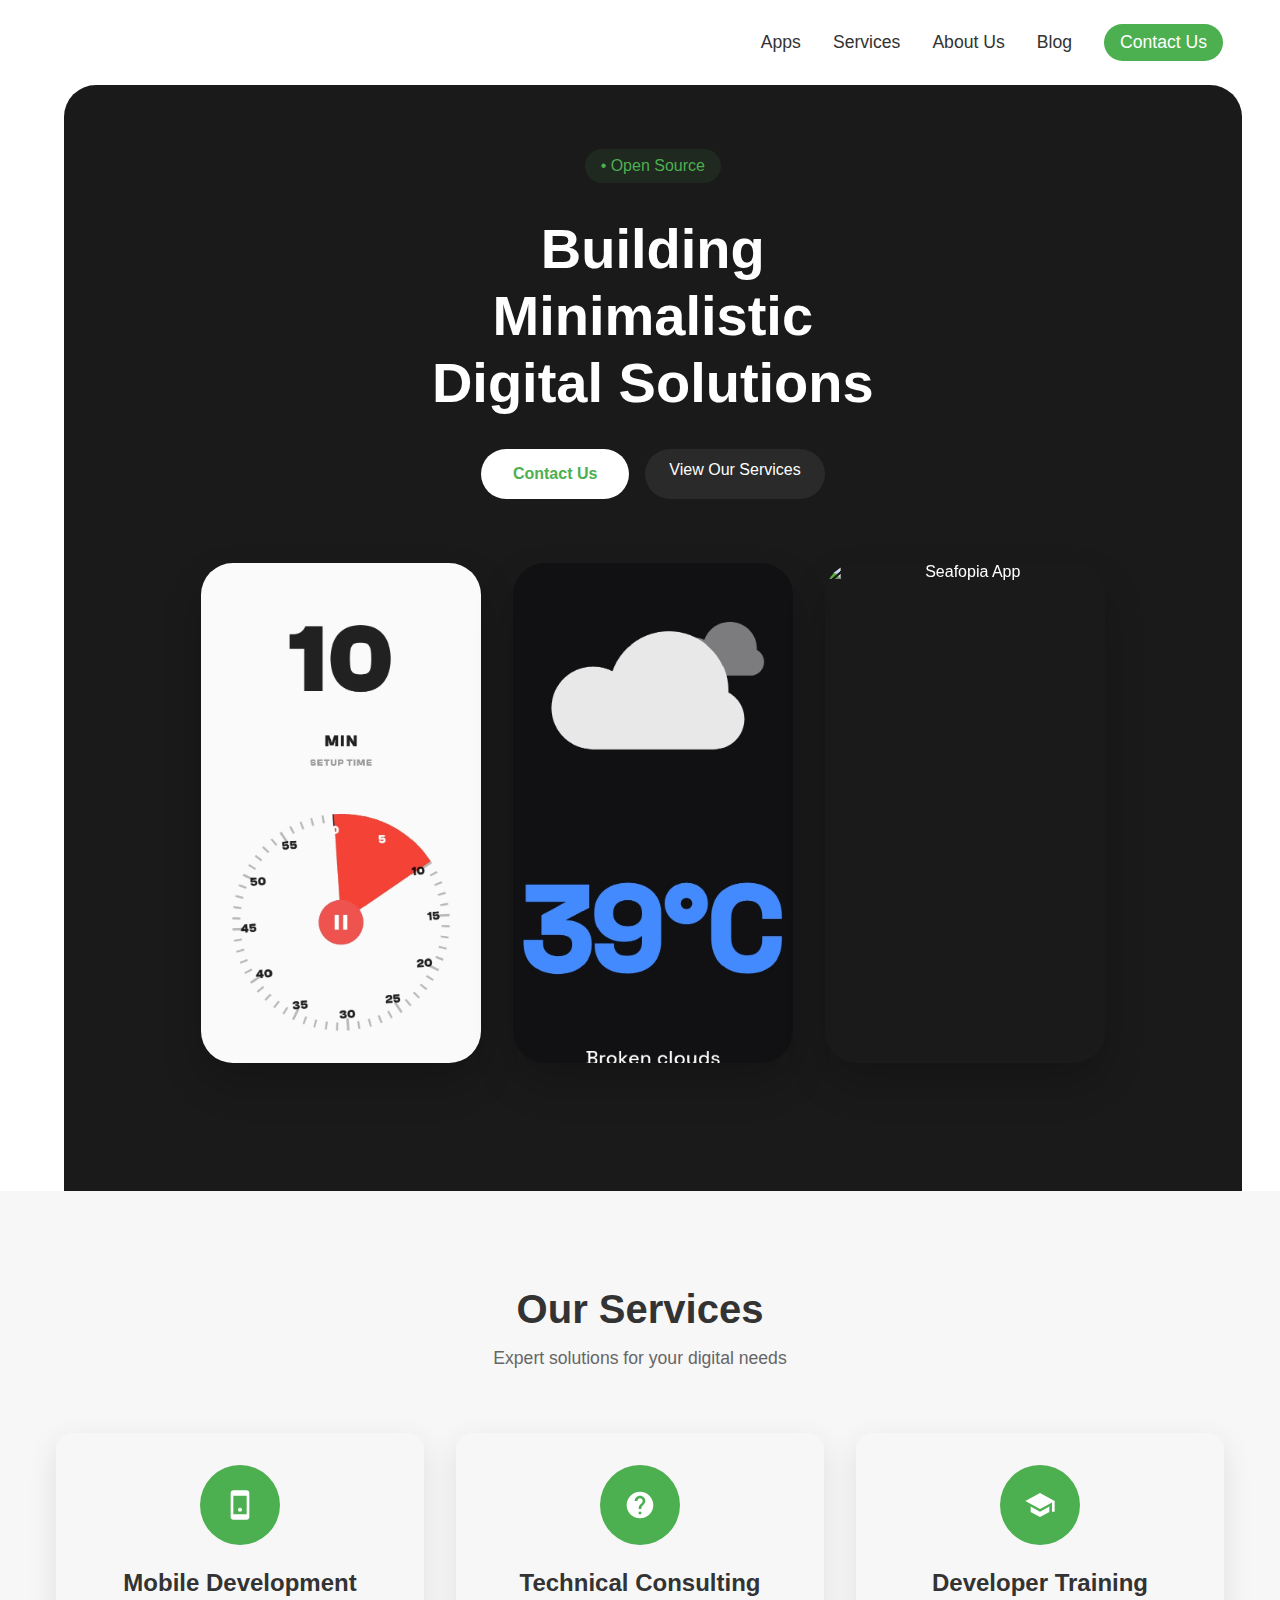
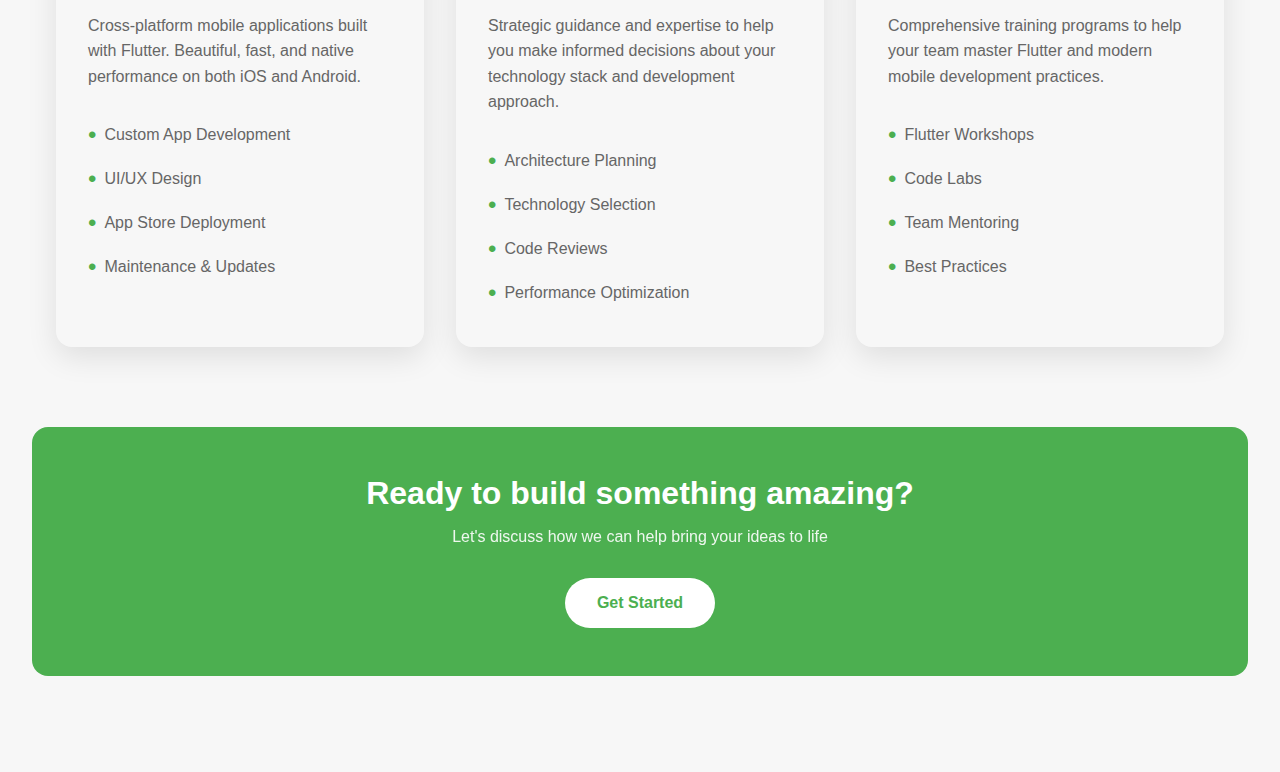
==== index.html @ db992619 "new file:   assets/icons/consulting.svg 	new file:   assets/icons/mobile-dev.svg 	new file:   assets" ====
<!DOCTYPE html>
<html lang="en">
<head>
    <meta charset="UTF-8">
    <meta name="viewport" content="width=device-width, initial-scale=1.0">
    <title>KOKOLabs - Minimalistic Digital Solutions</title>
    <link href="https://api.fontshare.com/v2/css?f[]=chillax@1,2,3,4,5,6,7&display=swap" rel="stylesheet">
    <link rel="stylesheet" href="styles.css">
</head>
<body>
    <nav>
        <div class="logo">
            <img src="assets/Logo/1.svg" alt="KOKOLabs" class="logo-svg">
        </div>
        <div class="mobile-menu">☰</div>
        <div class="nav-links">
            <a href="#Apps">Apps</a>
            <a href="#Services">Services</a>
            <a href="#About Us">About Us</a>
            <a href="#Blog">Blog</a>
            <a href="#contact" class="contact-btn">Contact Us</a>
        </div>
    </nav>

    <main>
        <div class="hero">
            <div class="available-badge">• Open Source</div>
            <h1>Building<br>Minimalistic<br>Digital Solutions</h1>
            <div class="cta-buttons">
                <a href="#contact" class="primary-btn">Contact Us</a>
                <a href="#portfolio" class="secondary-btn">View Our Services</a>
            </div>

            <div class="showcase">
                <div class="carousel-container">
                    <div class="phone-card card1 active">
                        <img src="assets/Demos/Timerkokodemo.jpg" alt="Timer App">
                        <div class="card-info">
                            <h3>Timerkoko</h3>
                            <p>A minimalist timer application with intuitive controls and clean design</p>
                            <div class="tech-stack">
                                <span>Flutter</span>
                                <span>Dart</span>
                            </div>
                        </div>
                    </div>
                    <div class="phone-card card2">
                        <img src="assets/Demos/weatherkokodemo.jpg" alt="Weather App">
                        <div class="card-info">
                            <h3>Weatherkoko</h3>
                            <p>Real-time weather updates with beautiful visualizations and forecast data</p>
                            <div class="tech-stack">
                                <span>Flutter</span>
                                <span>OpenWeather API</span>
                            </div>
                        </div>
                    </div>
                    <div class="phone-card card3">
                        <img src="images/card3.jpg" alt="Seafopia App">
                        <div class="card-info">
                            <h3>Seafopia App</h3>
                            <p>Explore the ocean's wonders with our interactive marine life guide</p>
                            <div class="tech-stack">
                                <span>Flutter</span>
                                <span>Firebase</span>
                            </div>
                        </div>
                    </div>
                    <div class="carousel-dots">
                        <button class="dot active" aria-label="Slide 1"></button>
                        <button class="dot" aria-label="Slide 2"></button>
                        <button class="dot" aria-label="Slide 3"></button>
                    </div>
                </div>
            </div>
        </div>

        <section class="services" id="Services">
            <div class="section-header">
                <h2>Our Services</h2>
                <p>Expert solutions for your digital needs</p>
            </div>
            
            <div class="services-grid">
                <div class="service-card">
                    <div class="service-icon">
                        <img src="assets/icons/mobile-dev.svg" alt="Mobile Development">
                    </div>
                    <h3>Mobile Development</h3>
                    <p>Cross-platform mobile applications built with Flutter. Beautiful, fast, and native performance on both iOS and Android.</p>
                    <ul class="service-features">
                        <li>Custom App Development</li>
                        <li>UI/UX Design</li>
                        <li>App Store Deployment</li>
                        <li>Maintenance & Updates</li>
                    </ul>
                </div>

                <div class="service-card">
                    <div class="service-icon">
                        <img src="assets/icons/consulting.svg" alt="Technical Consulting">
                    </div>
                    <h3>Technical Consulting</h3>
                    <p>Strategic guidance and expertise to help you make informed decisions about your technology stack and development approach.</p>
                    <ul class="service-features">
                        <li>Architecture Planning</li>
                        <li>Technology Selection</li>
                        <li>Code Reviews</li>
                        <li>Performance Optimization</li>
                    </ul>
                </div>

                <div class="service-card">
                    <div class="service-icon">
                        <img src="assets/icons/training.svg" alt="Developer Training">
                    </div>
                    <h3>Developer Training</h3>
                    <p>Comprehensive training programs to help your team master Flutter and modern mobile development practices.</p>
                    <ul class="service-features">
                        <li>Flutter Workshops</li>
                        <li>Code Labs</li>
                        <li>Team Mentoring</li>
                        <li>Best Practices</li>
                    </ul>
                </div>
            </div>

            <div class="cta-section">
                <h3>Ready to build something amazing?</h3>
                <p>Let's discuss how we can help bring your ideas to life</p>
                <a href="#contact" class="primary-btn">Get Started</a>
            </div>
        </section>
    </main>

    <script src="script.js"></script>
</body>
</html>
---- styles.css ----
:root {
    --primary-color: #4CAF50;
    --background-color: #1a1a1a;
    --text-color: #ffffff;
    --secondary-bg: #2a2a2a;
    --bg-secondary: #f7f7f7;
    --text-primary: #333;
    --text-secondary: #666;
    --accent-color: #4CAF50;
}

* {
    margin: 0;
    padding: 0;
    box-sizing: border-box;
    font-family: 'Chillax', -apple-system, BlinkMacSystemFont, 'Segoe UI', Roboto, Oxygen, Ubuntu, Cantarell, sans-serif;
    -webkit-tap-highlight-color: transparent;
}

/* Remove focus outline */
a, button, .mobile-menu {
    outline: none;
    -webkit-touch-callout: none;
    -webkit-user-select: none;
    user-select: none;
}

a:focus, button:focus, .mobile-menu:focus {
    outline: none;
}

body {
    background-color: white;
    color: var(--text-color);
}

nav {
    display: flex;
    justify-content: space-between;
    align-items: center;
    padding: 1.5rem 2rem;
    background: white;
}

.logo {
    display: flex;
    align-items: center;
    height: 30px;
}

.logo-svg {
    height: 200px;
    width: auto;
    padding: 0;
    background: transparent;
    fill: currentColor;
}

.nav-links {
    display: flex;
    gap: 2rem;
    margin-right: 25px;
    align-items: center;
}

.nav-links a:not(.contact-btn) {
    text-decoration: none;
    color: #333;
    font-weight: 500;
    font-size: 1.1rem;
    transition: color 0.3s ease;
    position: relative;
}

.nav-links a:not(.contact-btn)::after {
    content: '';
    position: absolute;
    width: 0;
    height: 2px;
    bottom: -4px;
    left: 0;
    background-color: var(--primary-color);
    transition: width 0.3s ease;
}

.nav-links a:not(.contact-btn):hover::after {
    width: 100%;
}

.nav-links a:not(.contact-btn):hover {
    color: var(--primary-color);
}

.nav-links a {
    text-decoration: none;
    color: #333;
    font-weight: 500;
    font-size: 1.1rem;
    transition: color 0.3s ease;
}

.nav-links a:hover {
    color: var(--primary-color);
}

.contact-btn {
    background: var(--primary-color);
    color: white !important;
    padding: 0.5rem 1rem;
    border-radius: 50px;
    transition: all 0.3s ease;
}

.hero {
    background: var(--background-color);
    min-height: 100vh;
    width: 92%;
    padding: 4rem 1rem;
    left: 4rem;
    text-align: center;
    position: relative;
    overflow: hidden;
    border-radius: 2rem 2rem 0 0;
}

.available-badge {
    display: inline-block;
    background: rgba(76, 175, 80, 0.1);
    color: var(--primary-color);
    padding: 0.5rem 1rem;
    border-radius: 50px;
    margin-bottom: 2rem;
}

h1 {
    font-size: 3.5rem;
    line-height: 1.2;
    margin-bottom: 2rem;
}

.cta-buttons {
    display: flex;
    gap: 1rem;
    justify-content: center;
    margin-bottom: 4rem;
}

.primary-btn, .secondary-btn {
    padding: 0.8rem 1.5rem;
    border-radius: 50px;
    text-decoration: none;
    font-weight: 500;
    transition: all 0.3s ease;
}

.primary-btn {
    background: var(--primary-color);
    color: white;
}

.secondary-btn {
    background: var(--secondary-bg);
    color: white;
}

.showcase {
    display: flex;
    justify-content: center;
    gap: 2rem;
    margin: 4rem auto;
    perspective: 1000px;
    position: relative;
    max-width: 1200px;
}

.carousel-container {
    display: flex;
    gap: 2rem;
    justify-content: center;
    width: 100%;
}

.phone-card {
    width: 280px;
    height: 500px;
    border-radius: 2rem;
    overflow: hidden;
    box-shadow: 0 20px 40px rgba(0,0,0,0.2);
    transform: rotateY(-15deg);
    transition: all 0.5s cubic-bezier(0.4, 0, 0.2, 1);
    position: relative;
}

.phone-card:hover {
    transform: rotateY(0deg) translateY(-20px);
}

.phone-card img {
    width: 100%;
    height: 100%;
    object-fit: cover;
    display: block;
}

.card-info {
    position: absolute;
    bottom: -100%;
    left: 0;
    width: 100%;
    padding: 1.5rem;
    background: linear-gradient(to top, rgba(0,0,0,0.9), rgba(0,0,0,0.7));
    color: white;
    transition: bottom 0.3s cubic-bezier(0.4, 0, 0.2, 1);
    pointer-events: none;
}

.phone-card:hover .card-info {
    bottom: 0;
}

.tech-stack {
    display: flex;
    gap: 0.5rem;
    flex-wrap: wrap;
}

.tech-stack span {
    background: rgba(76, 175, 80, 0.2);
    color: var(--primary-color);
    padding: 0.25rem 0.75rem;
    border-radius: 50px;
    font-size: 0.8rem;
    font-weight: 500;
}

.carousel-dots {
    display: none;
}

.subtitle {
    color: #888;
    font-size: 1.1rem;
    line-height: 1.6;
    margin-top: 3rem;
}

.mobile-menu {
    display: none;
    font-size: 2rem;
    cursor: pointer;
    color: black;
    z-index: 1001;
    position: relative;
}

/* Responsive Design */
@media (max-width: 1200px) {
    .hero {
        width: 96%;
        left: 2%;
        padding: 4rem 1.5rem;
    }

    .showcase {
        gap: 1.5rem;
    }
}

@media (max-width: 992px) {
    .hero {
        width: 100%;
        left: 0;
        border-radius: 1.5rem 1.5rem 0 0;
    }

    h1 {
        font-size: 3rem;
    }

    .phone-card {
        width: 240px;
        height: 440px;
    }
}

@media (max-width: 768px) {
    nav {
        padding-right: 2rem;
        position: relative;
        height: 100px;

    }

    .logo-svg {
        height: 150px;
        position: relative;
        right: 2rem;
    }

    .nav-links {
        position: fixed;
        top: 0;
        right: -100%;
        height: 100vh;
        width: 100%;
        background: rgba(255, 255, 255, 0.98);
        flex-direction: column;
        padding: 5rem 2rem;
        margin: 0;
        transition: all 0.4s ease;
        z-index: 1000;
        justify-content: center;
        gap: 2.5rem;
    }

    .nav-links a {
        font-size: 1.5rem;
        opacity: 0;
        transform: translateY(20px);
        transition: opacity 0.4s ease, transform 0.4s ease;
    }

    .nav-links.active {
        right: 0;
    }

    .nav-links.active a {
        opacity: 1;
        transform: translateY(0);
    }

    .nav-links.active a:nth-child(1) { transition-delay: 0.1s; }
    .nav-links.active a:nth-child(2) { transition-delay: 0.2s; }
    .nav-links.active a:nth-child(3) { transition-delay: 0.3s; }
    .nav-links.active a:nth-child(4) { transition-delay: 0.4s; }
    .nav-links.active a:nth-child(5) { transition-delay: 0.5s; }
    .nav-links.active a:nth-child(6) { transition-delay: 0.6s; }

    .contact-btn {
        margin-top: 1rem;
        padding: 1rem 2rem;
        font-size: 1.2rem;
    }

    .mobile-menu {
        display: block;
    }
    .hero {
        width: 91%;
        left: 22px;
        border-radius: 1.5rem 1.5rem 1.5rem 1.5rem;
    }

    .showcase {
        margin: 2rem auto;
        perspective: none;
        padding: 0;
        overflow: hidden;
    }

    .carousel-container {
        position: relative;
        width: 100%;
        max-width: 280px;
        margin: 0 auto;
        touch-action: pan-y pinch-zoom;
        display: block;
    }

    .phone-card {
        display: none;
        width: 100%;
        max-width: 280px;
        height: 500px;
        margin: 0 auto;
        transform: none;
        transition: transform 0.5s cubic-bezier(0.4, 0, 0.2, 1);
        user-select: none;
        -webkit-user-select: none;
        will-change: transform;
    }

    .phone-card.active {
        display: block;
    }

    .phone-card.slide-left {
        animation: slideLeft 0.5s cubic-bezier(0.4, 0, 0.2, 1) forwards;
    }

    .phone-card.slide-right {
        animation: slideRight 0.5s cubic-bezier(0.4, 0, 0.2, 1) forwards;
    }

    .phone-card.slide-in-left {
        animation: slideInLeft 0.5s cubic-bezier(0.4, 0, 0.2, 1) forwards;
    }

    .phone-card.slide-in-right {
        animation: slideInRight 0.5s cubic-bezier(0.4, 0, 0.2, 1) forwards;
    }

    @keyframes slideLeft {
        from {
            transform: translateX(0);
            opacity: 1;
        }
        to {
            transform: translateX(-100%);
            opacity: 0;
        }
    }

    @keyframes slideRight {
        from {
            transform: translateX(0);
            opacity: 1;
        }
        to {
            transform: translateX(100%);
            opacity: 0;
        }
    }

    @keyframes slideInLeft {
        from {
            transform: translateX(100%);
            opacity: 0;
        }
        to {
            transform: translateX(0);
            opacity: 1;
        }
    }

    @keyframes slideInRight {
        from {
            transform: translateX(-100%);
            opacity: 0;
        }
        to {
            transform: translateX(0);
            opacity: 1;
        }
    }

    .card-info {
        pointer-events: auto;
        bottom: -100%;
        transition: bottom 0.3s cubic-bezier(0.4, 0, 0.2, 1);
        z-index: 2;
    }

    .phone-card.show-info .card-info {
        bottom: 0;
    }

    .phone-card.show-info img {
        filter: brightness(0.7);
        transition: filter 0.3s ease;
    }

    .carousel-dots {
        display: flex;
        justify-content: center;
        gap: 0.5rem;
        position: absolute;
        bottom: 20px;
        left: 0;
        right: 0;
        z-index: 3;
    }

    .dot {
        width: 8px;
        height: 8px;
        border-radius: 50%;
        background: rgba(255, 255, 255, 0.3);
        cursor: pointer;
        transition: all 0.3s cubic-bezier(0.4, 0, 0.2, 1);
        border: none;
        padding: 0;
    }

    .dot.active {
        background: var(--primary-color);
        transform: scale(1.2);
    }

    .phone-card img {
        pointer-events: none;
        user-select: none;
        -webkit-user-select: none;
    }

    .card-info {
        display: block;
    }
}

@media (max-width: 480px) {
    .logo-svg {
        height: 120px;
    }

    h1 {
        font-size: 2rem;
    }

    .hero {
        padding: 3rem 1rem;
    }

    .phone-card {
        height: 420px;
    }

    .available-badge {
        font-size: 0.9rem;
        padding: 0.4rem 0.8rem;
    }

    .subtitle {
        font-size: 1rem;
        padding: 0 1rem;
    }

    .showcase {
        margin: 1rem auto;
    }

    .phone-card {
        height: 420px;
    }
}

/* Services Section */
.services {
    padding: 6rem 2rem;
    background: var(--bg-secondary);
}

.section-header {
    text-align: center;
    margin-bottom: 4rem;
}

.section-header h2 {
    font-size: 2.5rem;
    color: var(--text-primary);
    margin-bottom: 1rem;
}

.section-header p {
    color: var(--text-secondary);
    font-size: 1.1rem;
}

.services-grid {
    display: grid;
    grid-template-columns: repeat(auto-fit, minmax(300px, 1fr));
    gap: 2rem;
    max-width: 1200px;
    margin: 0 auto;
    padding: 0 1rem;
}

.service-card {
    background: var(--bg-primary);
    border-radius: 1rem;
    padding: 2rem;
    box-shadow: 0 10px 30px rgba(0,0,0,0.1);
    transition: transform 0.3s ease, box-shadow 0.3s ease;
}

.service-card:hover {
    transform: translateY(-10px);
    box-shadow: 0 20px 40px rgba(0,0,0,0.15);
}

.service-icon {
    width: 80px;
    height: 80px;
    margin: 0 auto 1.5rem;
    display: flex;
    align-items: center;
    justify-content: center;
    background: var(--primary-color);
    border-radius: 50%;
    padding: 1.5rem;
}

.service-icon img {
    width: 100%;
    height: 100%;
    object-fit: contain;
    filter: brightness(0) invert(1);
}

.service-card h3 {
    font-size: 1.5rem;
    color: var(--text-primary);
    margin-bottom: 1rem;
    text-align: center;
}

.service-card p {
    color: var(--text-secondary);
    margin-bottom: 1.5rem;
    line-height: 1.6;
}

.service-features {
    list-style: none;
    padding: 0;
    margin: 0;
}

.service-features li {
    padding: 0.5rem 0;
    color: var(--text-secondary);
    display: flex;
    align-items: center;
    gap: 0.5rem;
}

.service-features li::before {
    content: "•";
    color: var(--primary-color);
    font-size: 1.5rem;
}

.cta-section {
    text-align: center;
    margin-top: 5rem;
    padding: 3rem;
    background: linear-gradient(135deg, var(--primary-color), var(--accent-color));
    border-radius: 1rem;
    color: white;
}

.cta-section h3 {
    font-size: 2rem;
    margin-bottom: 1rem;
}

.cta-section p {
    margin-bottom: 2rem;
    opacity: 0.9;
}

.primary-btn {
    display: inline-block;
    padding: 1rem 2rem;
    background: white;
    color: var(--primary-color);
    border-radius: 50px;
    text-decoration: none;
    font-weight: 600;
    transition: transform 0.3s ease, box-shadow 0.3s ease;
}

.primary-btn:hover {
    transform: translateY(-2px);
    box-shadow: 0 10px 20px rgba(0,0,0,0.1);
}

@media (max-width: 768px) {
    .services {
        padding: 4rem 1rem;
    }

    .services-grid {
        grid-template-columns: 1fr;
        gap: 1.5rem;
    }

    .service-card {
        padding: 1.5rem;
    }

    .cta-section {
        margin-top: 3rem;
        padding: 2rem 1rem;
    }
}
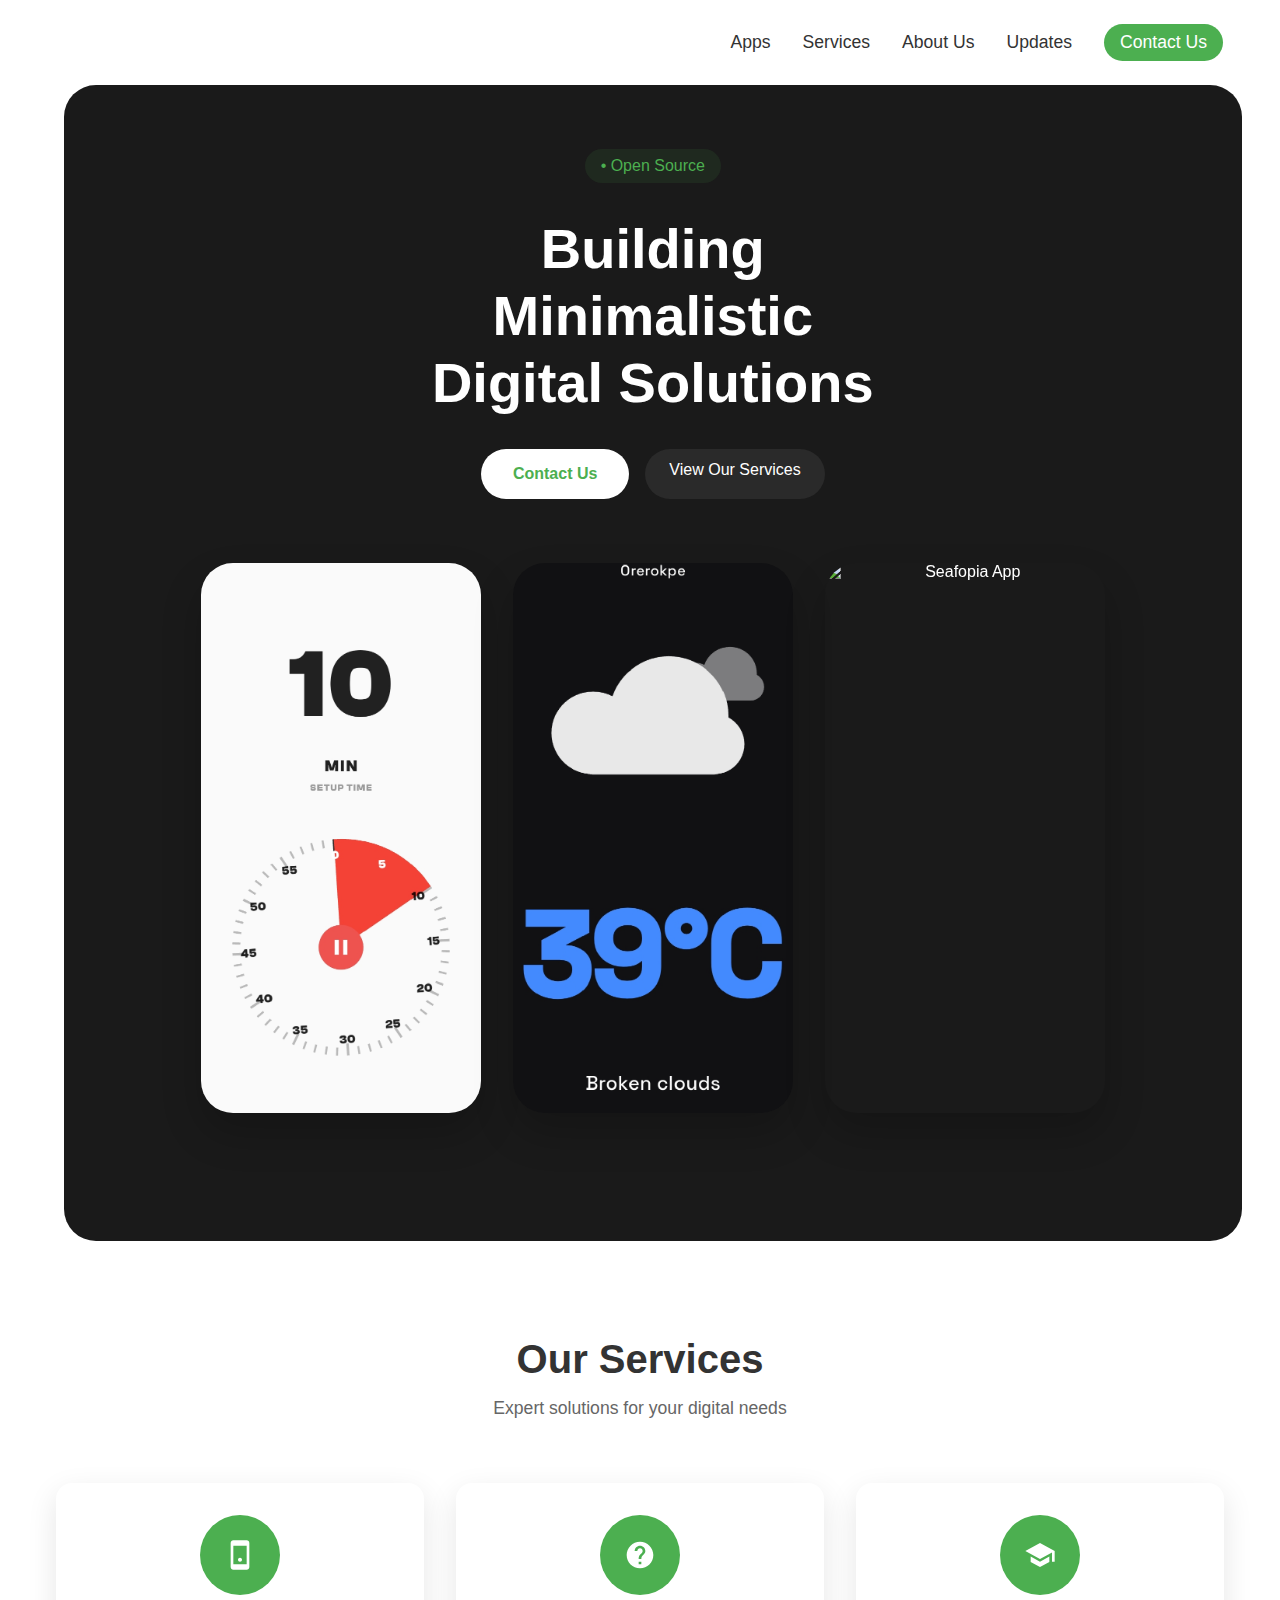
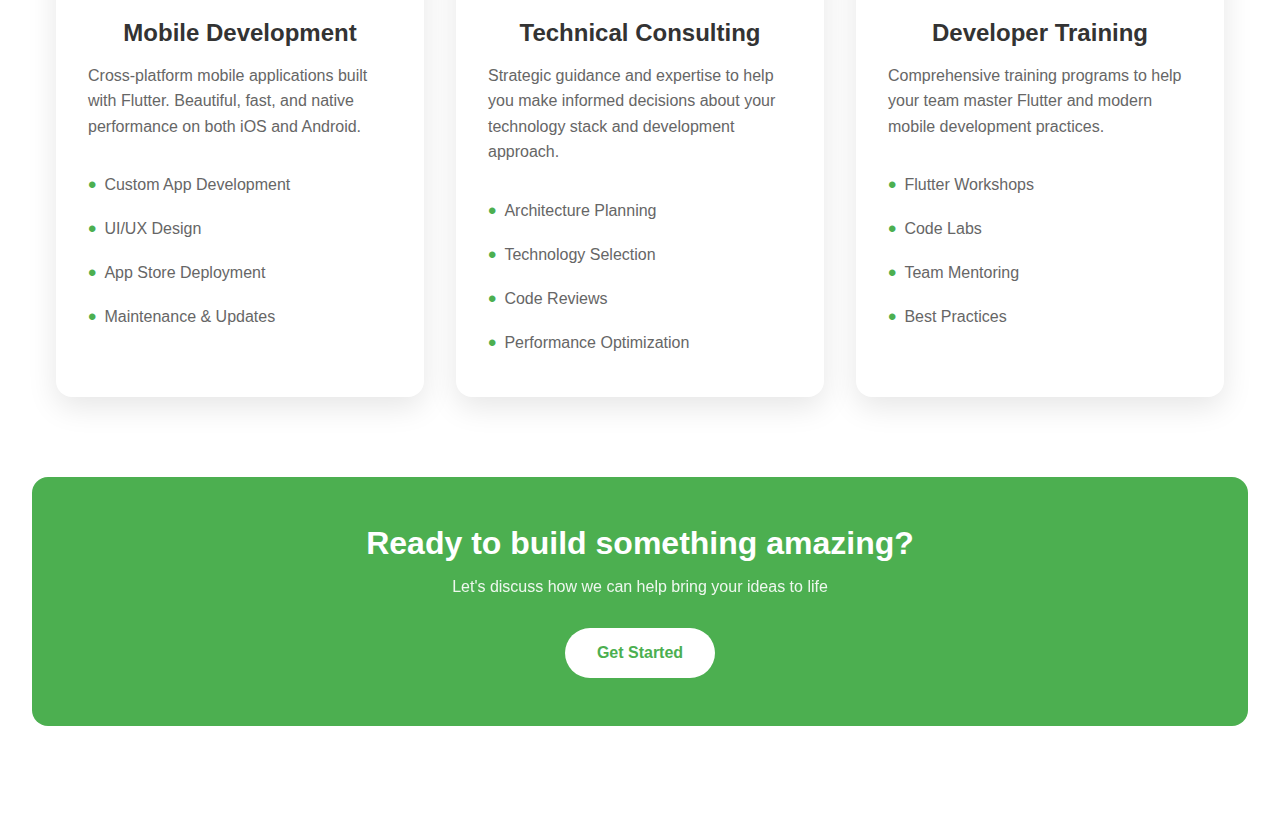
==== commit ff749f27: "modified:   index.html" ====
--- a/index.html
+++ b/index.html
@@ -17,7 +17,7 @@
             <a href="#Apps">Apps</a>
             <a href="#Services">Services</a>
             <a href="#About Us">About Us</a>
-            <a href="#Blog">Blog</a>
+            <a href="#Updates">Updates</a>
             <a href="#contact" class="contact-btn">Contact Us</a>
         </div>
     </nav>
--- a/styles.css
+++ b/styles.css
@@ -3,7 +3,7 @@
     --background-color: #1a1a1a;
     --text-color: #ffffff;
     --secondary-bg: #2a2a2a;
-    --bg-secondary: #f7f7f7;
+    --bg-secondary: #ffffff;
     --text-primary: #333;
     --text-secondary: #666;
     --accent-color: #4CAF50;
@@ -120,7 +120,7 @@
     text-align: center;
     position: relative;
     overflow: hidden;
-    border-radius: 2rem 2rem 0 0;
+    border-radius: 2rem 2rem 2rem 2rem;
 }
 
 .available-badge {
@@ -182,7 +182,7 @@
 
 .phone-card {
     width: 280px;
-    height: 500px;
+    height: 550px;
     border-radius: 2rem;
     overflow: hidden;
     box-shadow: 0 20px 40px rgba(0,0,0,0.2);
@@ -371,7 +371,7 @@
         display: none;
         width: 100%;
         max-width: 280px;
-        height: 500px;
+        height: 550px;
         margin: 0 auto;
         transform: none;
         transition: transform 0.5s cubic-bezier(0.4, 0, 0.2, 1);
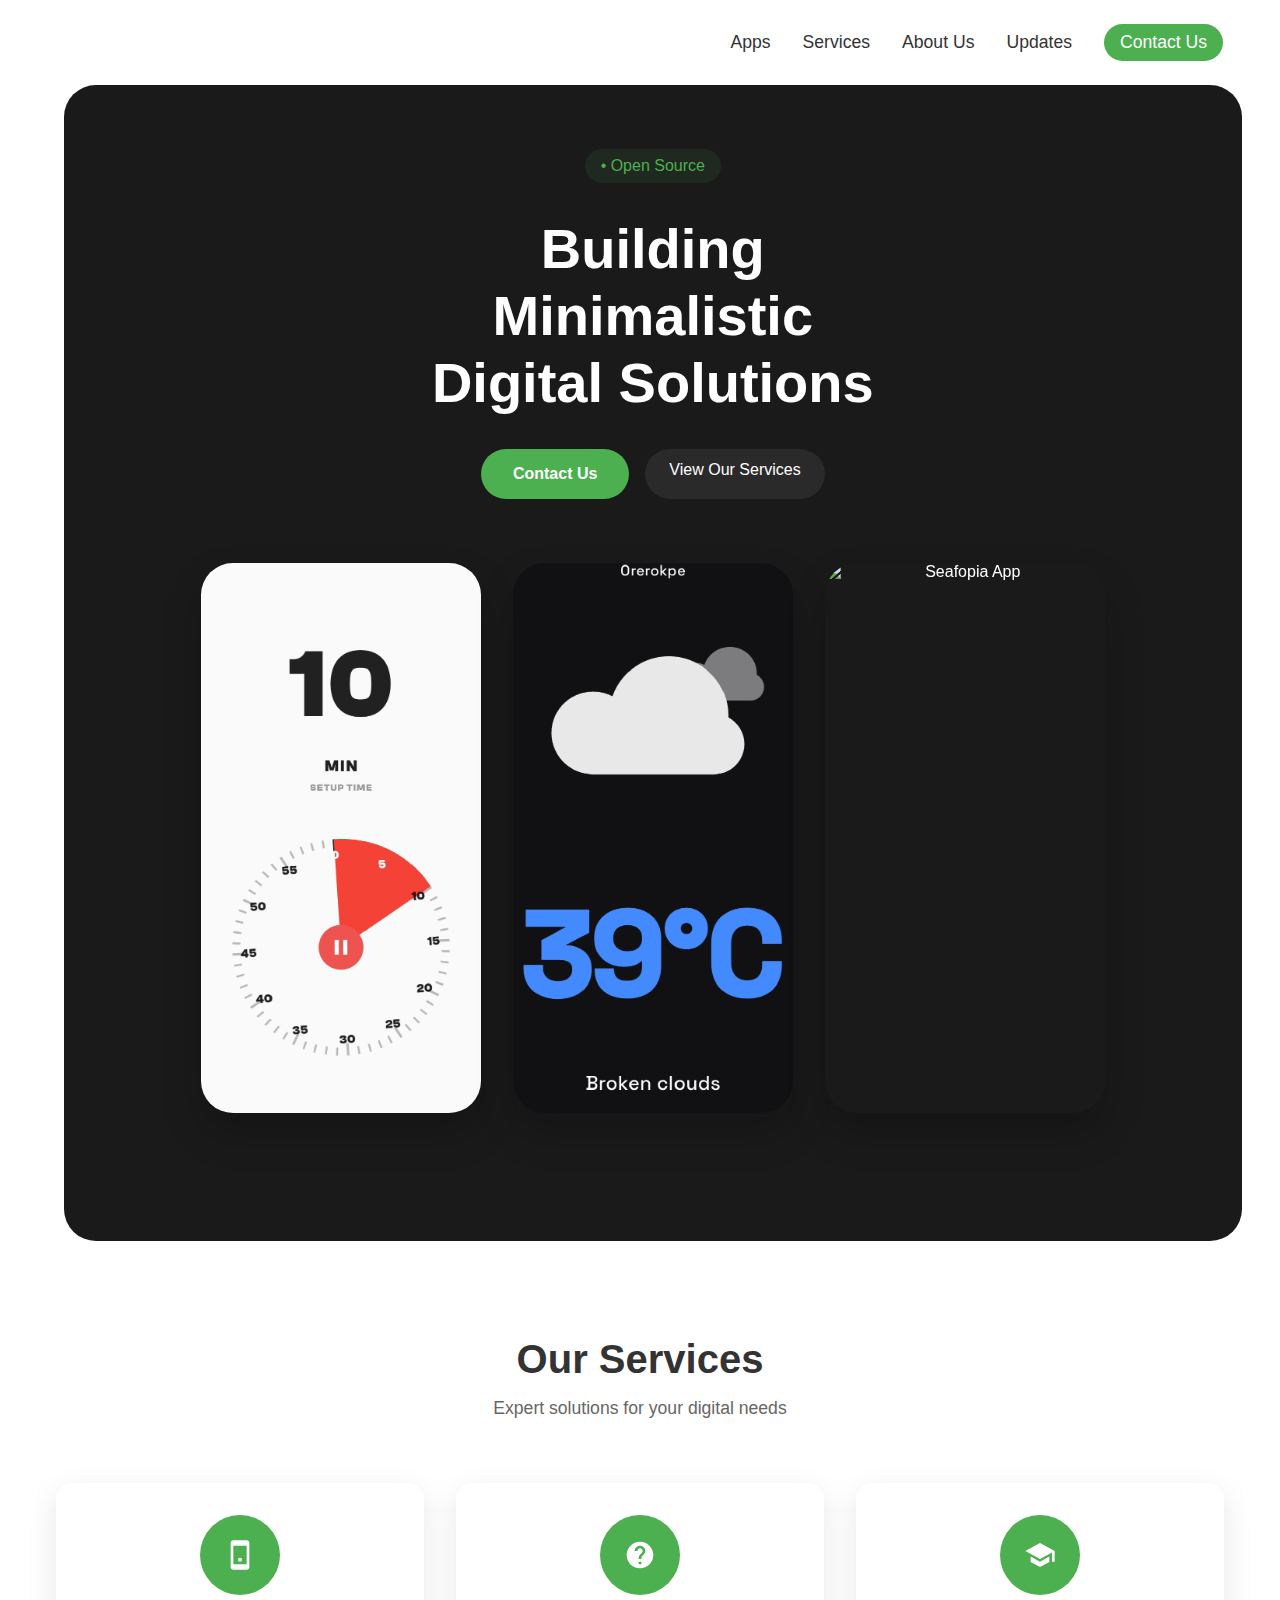
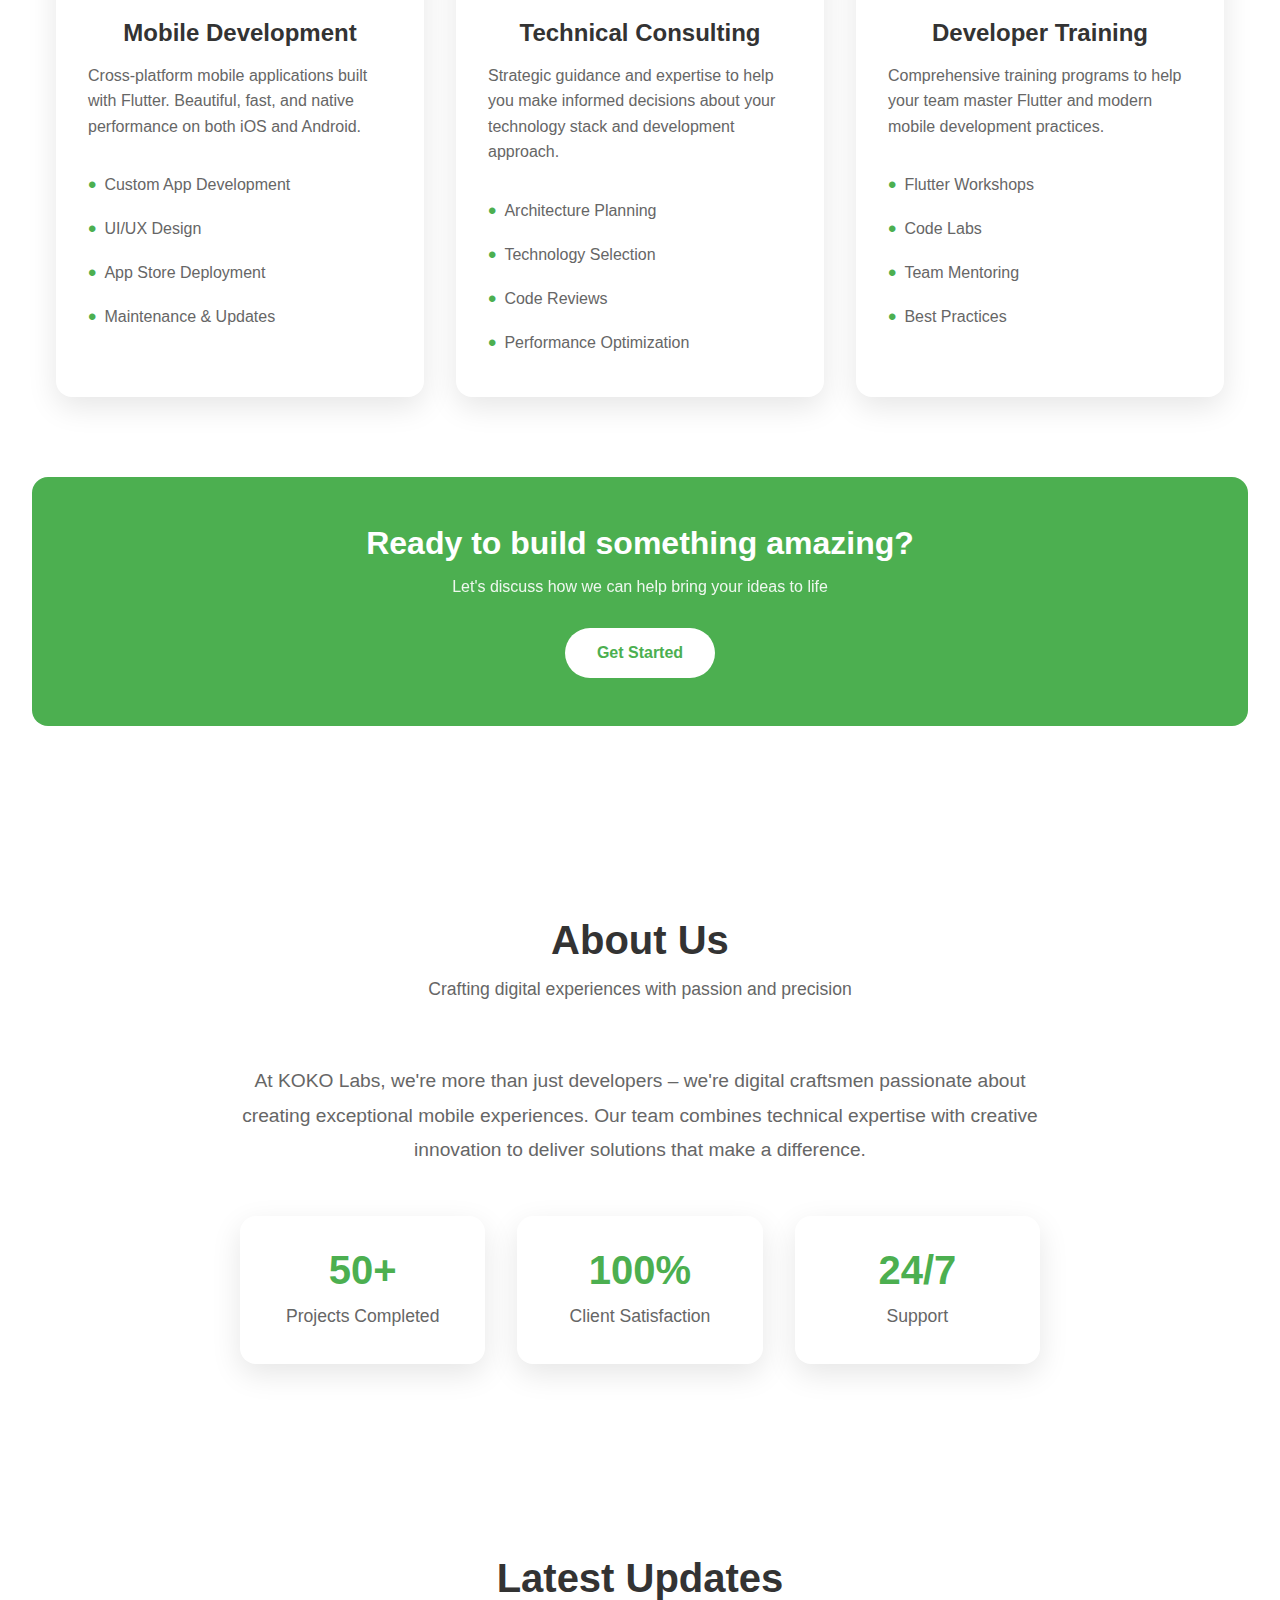
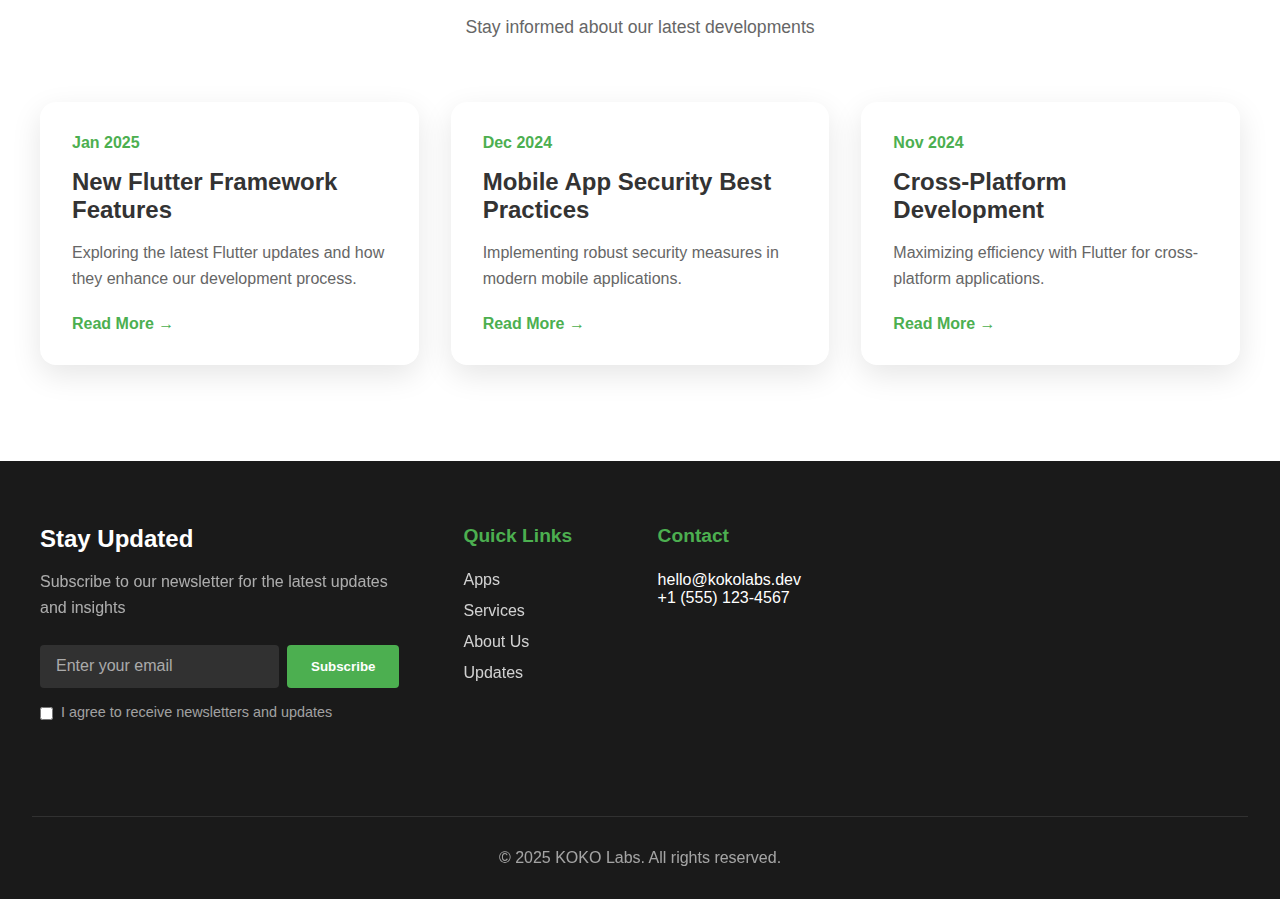
==== commit fc7bc7e6: "new file:   assets/Logo/1.png 	modified:   index.html 	modified:   styles.css" ====
--- a/index.html
+++ b/index.html
@@ -131,8 +131,111 @@
                 <a href="#contact" class="primary-btn">Get Started</a>
             </div>
         </section>
+
+        <section class="about" id="About Us">
+            <div class="section-header">
+                <h2>About Us</h2>
+                <p>Crafting digital experiences with passion and precision</p>
+            </div>
+            <div class="about-content">
+                <div class="about-text">
+                    <p>At KOKO Labs, we're more than just developers – we're digital craftsmen passionate about creating exceptional mobile experiences. Our team combines technical expertise with creative innovation to deliver solutions that make a difference.</p>
+                    <div class="stats">
+                        <div class="stat-item">
+                            <h3>50+</h3>
+                            <p>Projects Completed</p>
+                        </div>
+                        <div class="stat-item">
+                            <h3>100%</h3>
+                            <p>Client Satisfaction</p>
+                        </div>
+                        <div class="stat-item">
+                            <h3>24/7</h3>
+                            <p>Support</p>
+                        </div>
+                    </div>
+                </div>
+            </div>
+        </section>
+
+        <section class="updates" id="Updates">
+            <div class="section-header">
+                <h2>Latest Updates</h2>
+                <p>Stay informed about our latest developments</p>
+            </div>
+            <div class="updates-grid">
+                <div class="update-card">
+                    <div class="update-date">Jan 2025</div>
+                    <h3>New Flutter Framework Features</h3>
+                    <p>Exploring the latest Flutter updates and how they enhance our development process.</p>
+                    <a href="#" class="read-more">Read More →</a>
+                </div>
+                <div class="update-card">
+                    <div class="update-date">Dec 2024</div>
+                    <h3>Mobile App Security Best Practices</h3>
+                    <p>Implementing robust security measures in modern mobile applications.</p>
+                    <a href="#" class="read-more">Read More →</a>
+                </div>
+                <div class="update-card">
+                    <div class="update-date">Nov 2024</div>
+                    <h3>Cross-Platform Development</h3>
+                    <p>Maximizing efficiency with Flutter for cross-platform applications.</p>
+                    <a href="#" class="read-more">Read More →</a>
+                </div>
+            </div>
+        </section>
+
+        <footer class="footer">
+            <div class="footer-content">
+                <div class="footer-left">
+                    <div class="newsletter-form">
+                        <h3>Stay Updated</h3>
+                        <p>Subscribe to our newsletter for the latest updates and insights</p>
+                        <form class="subscribe-form">
+                            <div class="form-group">
+                                <input type="email" placeholder="Enter your email" required>
+                                <button type="submit" class="subscribe-btn">Subscribe</button>
+                            </div>
+                            <label class="consent-checkbox">
+                                <input type="checkbox" required>
+                                <span>I agree to receive newsletters and updates</span>
+                            </label>
+                        </form>
+                    </div>
+                    <div class="social-links">
+                        <a href="#"><i class="fab fa-github"></i></a>
+                        <a href="#"><i class="fab fa-twitter"></i></a>
+                        <a href="#"><i class="fab fa-linkedin"></i></a>
+                    </div>
+                </div>
+                <div class="footer-right">
+                    <div class="footer-section">
+                        <h4>Quick Links</h4>
+                        <a href="#Apps">Apps</a>
+                        <a href="#Services">Services</a>
+                        <a href="#About Us">About Us</a>
+                        <a href="#Updates">Updates</a>
+                    </div>
+                    <div class="footer-section">
+                        <h4>Contact</h4>
+                        <p>hello@kokolabs.dev</p>
+                        <p>+1 (555) 123-4567</p>
+                    </div>
+                </div>
+                <div class="footer-animation">
+                    <lottie-player src="https://assets2.lottiefiles.com/packages/lf20_iorpbol0.json" 
+                        background="transparent" speed="1" loop autoplay>
+                    </lottie-player>
+                </div>
+            </div>
+            <div class="footer-bottom">
+                <p>&copy; 2025 KOKO Labs. All rights reserved.</p>
+            </div>
+        </footer>
     </main>
 
+    <script src="https://kit.fontawesome.com/your-kit-code.js"></script>
+    <script src="https://unpkg.com/@lottiefiles/lottie-player@latest/dist/lottie-player.js"></script>
     <script src="script.js"></script>
 </body>
 </html>
--- a/styles.css
+++ b/styles.css
@@ -684,3 +684,327 @@
         padding: 2rem 1rem;
     }
 }
+
+.cta-buttons .primary-btn {
+    background: var(--primary-color);
+    color: white;
+    padding: 1rem 2rem;
+    font-weight: 600;
+}
+
+/* About Section */
+.about {
+    padding: 6rem 2rem;
+    background: var(--bg-secondary);
+}
+
+.about-content {
+    max-width: 1200px;
+    margin: 0 auto;
+    text-align: center;
+}
+
+.about-text {
+    max-width: 800px;
+    margin: 0 auto;
+}
+
+.about-text p {
+    font-size: 1.2rem;
+    line-height: 1.8;
+    color: var(--text-secondary);
+    margin-bottom: 3rem;
+}
+
+.stats {
+    display: grid;
+    grid-template-columns: repeat(3, 1fr);
+    gap: 2rem;
+    margin-top: 3rem;
+}
+
+.stat-item {
+    padding: 2rem;
+    background: white;
+    border-radius: 1rem;
+    box-shadow: 0 10px 30px rgba(0,0,0,0.1);
+    transition: transform 0.3s ease;
+}
+
+.stat-item:hover {
+    transform: translateY(-10px);
+}
+
+.stat-item h3 {
+    font-size: 2.5rem;
+    color: var(--primary-color);
+    margin-bottom: 0.5rem;
+}
+
+.stat-item p {
+    color: var(--text-secondary);
+    font-size: 1.1rem;
+    margin: 0;
+}
+
+/* Updates Section */
+.updates {
+    padding: 6rem 2rem;
+    background: var(--bg-secondary);
+}
+
+.updates-grid {
+    display: grid;
+    grid-template-columns: repeat(auto-fit, minmax(300px, 1fr));
+    gap: 2rem;
+    max-width: 1200px;
+    margin: 0 auto;
+}
+
+.update-card {
+    background: white;
+    border-radius: 1rem;
+    padding: 2rem;
+    box-shadow: 0 10px 30px rgba(0,0,0,0.1);
+    transition: transform 0.3s ease;
+}
+
+.update-card:hover {
+    transform: translateY(-10px);
+}
+
+.update-date {
+    color: var(--primary-color);
+    font-weight: 600;
+    margin-bottom: 1rem;
+}
+
+.update-card h3 {
+    font-size: 1.5rem;
+    color: var(--text-primary);
+    margin-bottom: 1rem;
+}
+
+.update-card p {
+    color: var(--text-secondary);
+    margin-bottom: 1.5rem;
+    line-height: 1.6;
+}
+
+.read-more {
+    color: var(--primary-color);
+    text-decoration: none;
+    font-weight: 600;
+    display: inline-flex;
+    align-items: center;
+    transition: transform 0.3s ease;
+}
+
+.read-more:hover {
+    transform: translateX(5px);
+}
+
+/* Footer */
+.footer {
+    background: var(--background-color);
+    color: white;
+    padding: 4rem 2rem 2rem;
+}
+
+.footer-content {
+    max-width: 1200px;
+    margin: 0 auto;
+    display: grid;
+    grid-template-columns: 1fr 1fr 1fr;
+    gap: 4rem;
+    position: relative;
+}
+
+.footer-logo {
+    margin-bottom: 2rem;
+}
+
+.footer-logo .logo-svg {
+    height: 180px;
+    width: auto;
+}
+
+@media (max-width: 768px) {
+    .footer-logo .logo-svg {
+        height: 140px;
+    }
+}
+
+.footer-left p {
+    margin: 1rem 0;
+    opacity: 0.8;
+}
+
+.social-links {
+    display: flex;
+    gap: 1rem;
+    margin-top: 1.5rem;
+}
+
+.social-links a {
+    color: white;
+    font-size: 1.5rem;
+    transition: color 0.3s ease;
+}
+
+.social-links a:hover {
+    color: var(--primary-color);
+}
+
+.footer-right {
+    display: grid;
+    grid-template-columns: repeat(2, 1fr);
+    gap: 2rem;
+}
+
+.footer-section h4 {
+    font-size: 1.2rem;
+    margin-bottom: 1.5rem;
+    color: var(--primary-color);
+}
+
+.footer-section a {
+    display: block;
+    color: white;
+    text-decoration: none;
+    margin-bottom: 0.8rem;
+    opacity: 0.8;
+    transition: opacity 0.3s ease;
+}
+
+.footer-section a:hover {
+    opacity: 1;
+}
+
+.footer-animation {
+    width: 300px;
+    height: 300px;
+    position: absolute;
+    right: 0;
+    top: -150px;
+}
+
+.footer-bottom {
+    text-align: center;
+    margin-top: 4rem;
+    padding-top: 2rem;
+    border-top: 1px solid rgba(255,255,255,0.1);
+}
+
+.footer-bottom p {
+    opacity: 0.6;
+}
+
+@media (max-width: 768px) {
+    .stats {
+        grid-template-columns: 1fr;
+    }
+
+    .updates-grid {
+        grid-template-columns: 1fr;
+    }
+
+    .footer-content {
+        grid-template-columns: 1fr;
+        gap: 3rem;
+    }
+
+    .footer-animation {
+        position: relative;
+        top: 0;
+        width: 200px;
+        height: 200px;
+        margin: 0 auto;
+    }
+}
+
+/* Newsletter Subscription Form */
+.newsletter-form {
+    margin-bottom: 2rem;
+}
+
+.newsletter-form h3 {
+    font-size: 1.5rem;
+    color: white;
+    margin-bottom: 1rem;
+}
+
+.newsletter-form p {
+    color: rgba(255, 255, 255, 0.8);
+    margin-bottom: 1.5rem;
+    line-height: 1.6;
+}
+
+.subscribe-form .form-group {
+    display: flex;
+    gap: 0.5rem;
+    margin-bottom: 1rem;
+}
+
+.subscribe-form input[type="email"] {
+    flex: 1;
+    padding: 0.8rem 1rem;
+    border: none;
+    border-radius: 4px;
+    background: rgba(255, 255, 255, 0.1);
+    color: white;
+    font-size: 1rem;
+    transition: background-color 0.3s ease;
+}
+
+.subscribe-form input[type="email"]::placeholder {
+    color: rgba(255, 255, 255, 0.6);
+}
+
+.subscribe-form input[type="email"]:focus {
+    outline: none;
+    background: rgba(255, 255, 255, 0.15);
+}
+
+.subscribe-btn {
+    padding: 0.8rem 1.5rem;
+    border: none;
+    border-radius: 4px;
+    background: var(--primary-color);
+    color: white;
+    font-weight: 600;
+    cursor: pointer;
+    transition: transform 0.3s ease, background-color 0.3s ease;
+}
+
+.subscribe-btn:hover {
+    transform: translateY(-2px);
+    background: var(--accent-color);
+}
+
+.consent-checkbox {
+    display: flex;
+    align-items: flex-start;
+    gap: 0.5rem;
+    color: rgba(255, 255, 255, 0.6);
+    font-size: 0.9rem;
+    cursor: pointer;
+}
+
+.consent-checkbox input[type="checkbox"] {
+    margin-top: 0.2rem;
+}
+
+@media (max-width: 768px) {
+    .subscribe-form .form-group {
+        flex-direction: column;
+    }
+
+    .subscribe-btn {
+        width: 100%;
+    }
+
+    .consent-checkbox {
+        margin-top: 1rem;
+    }
+}
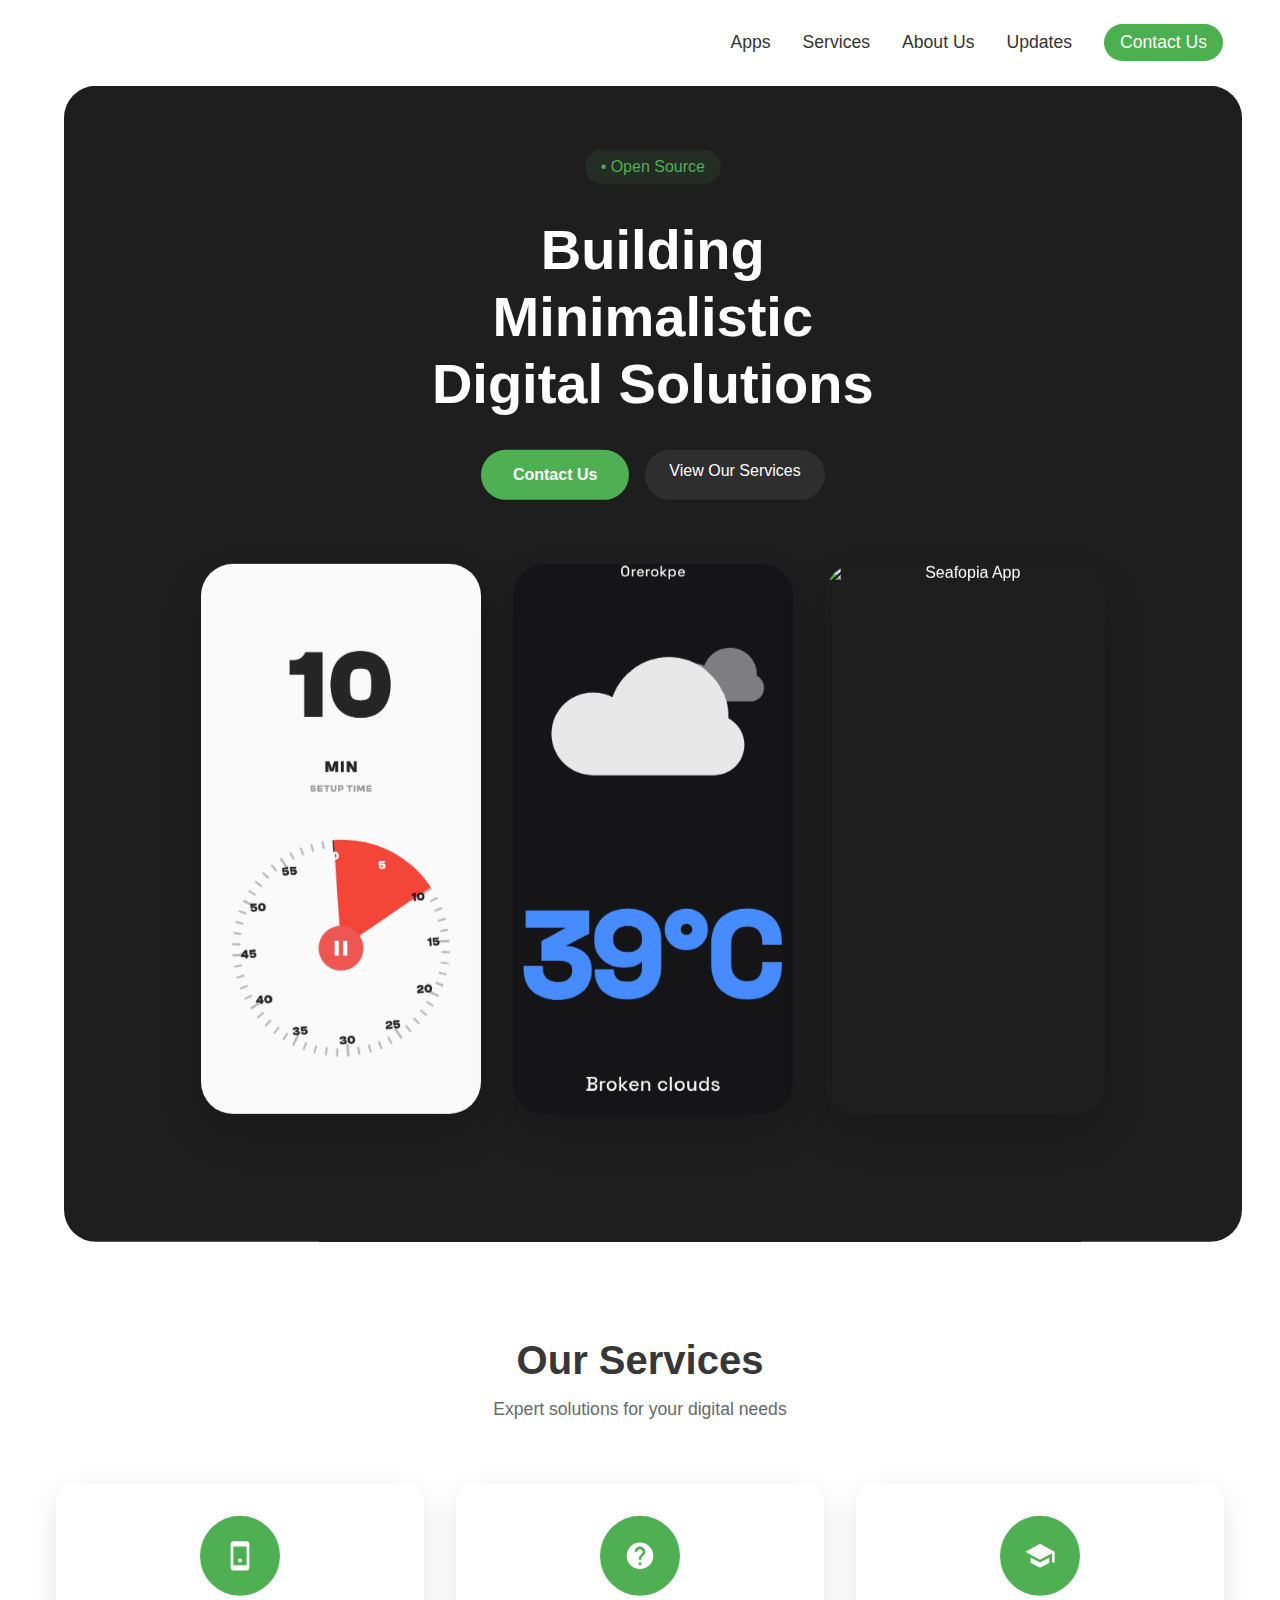
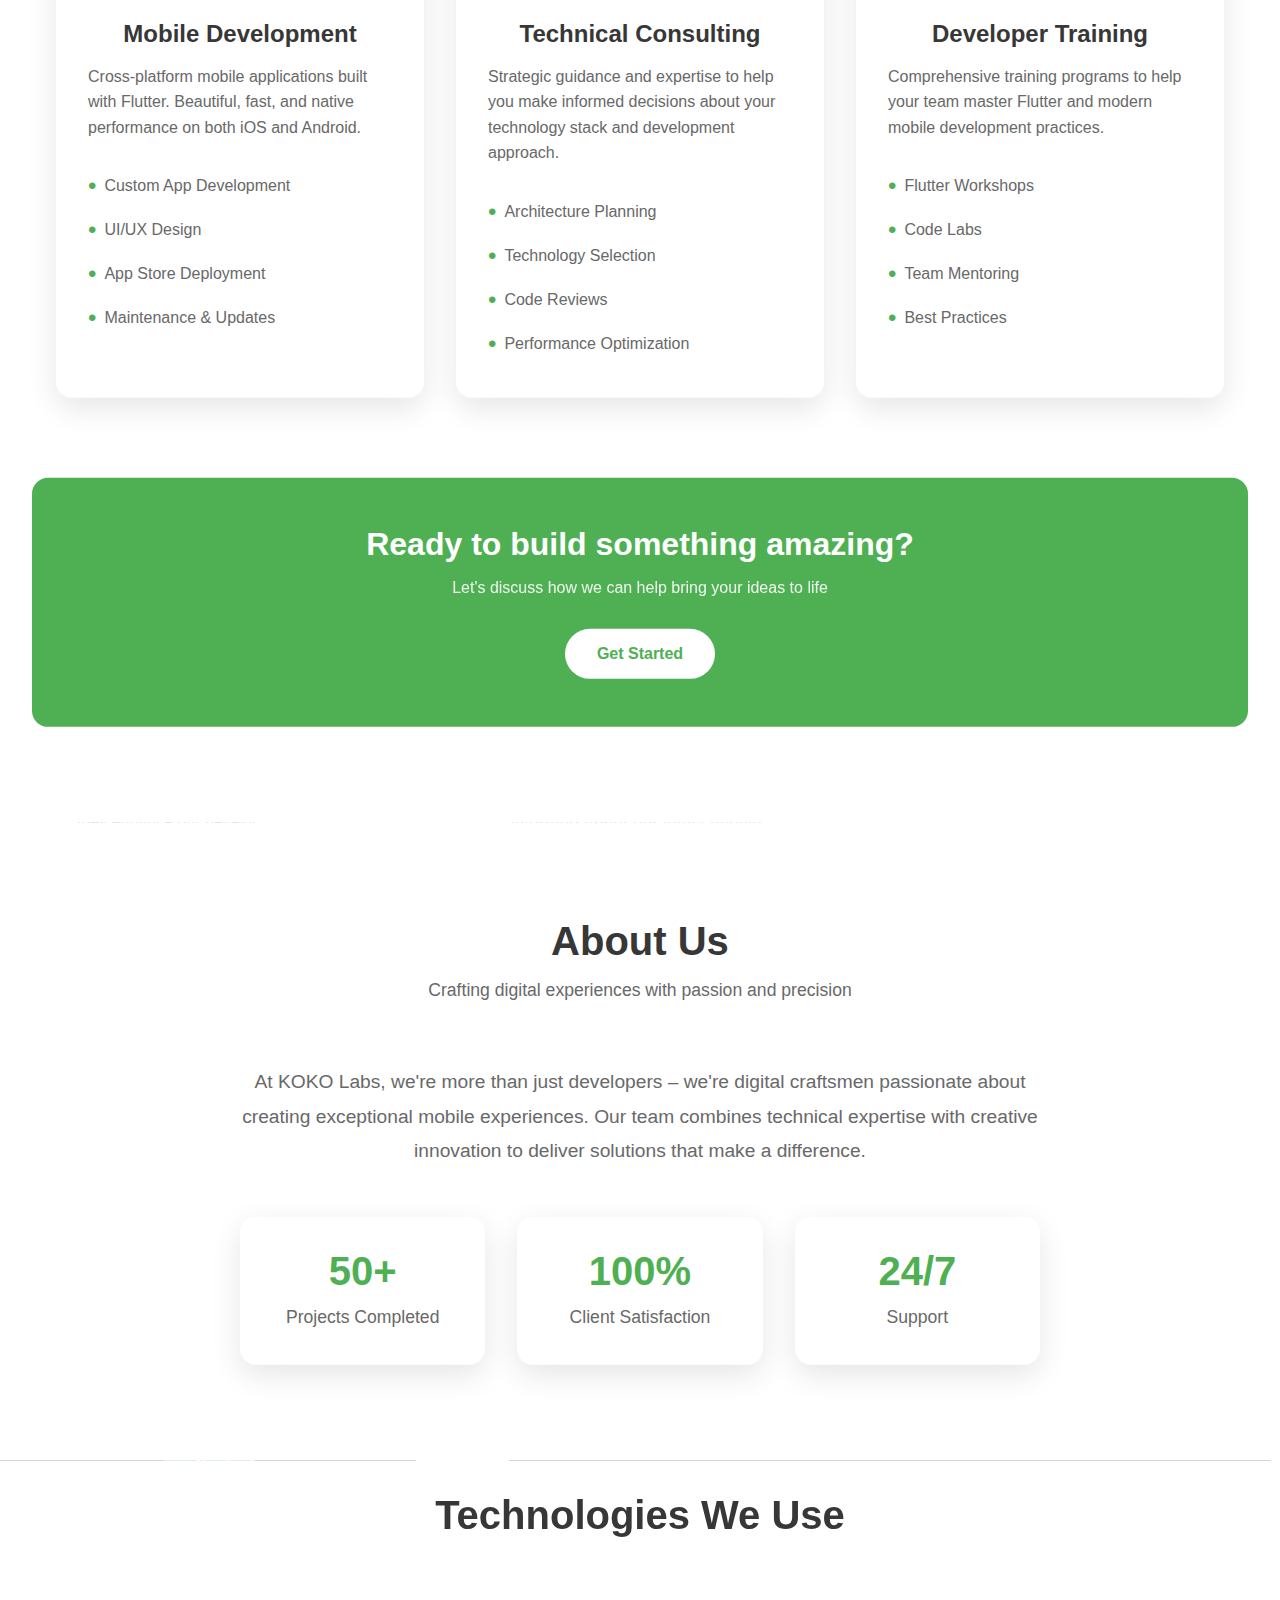
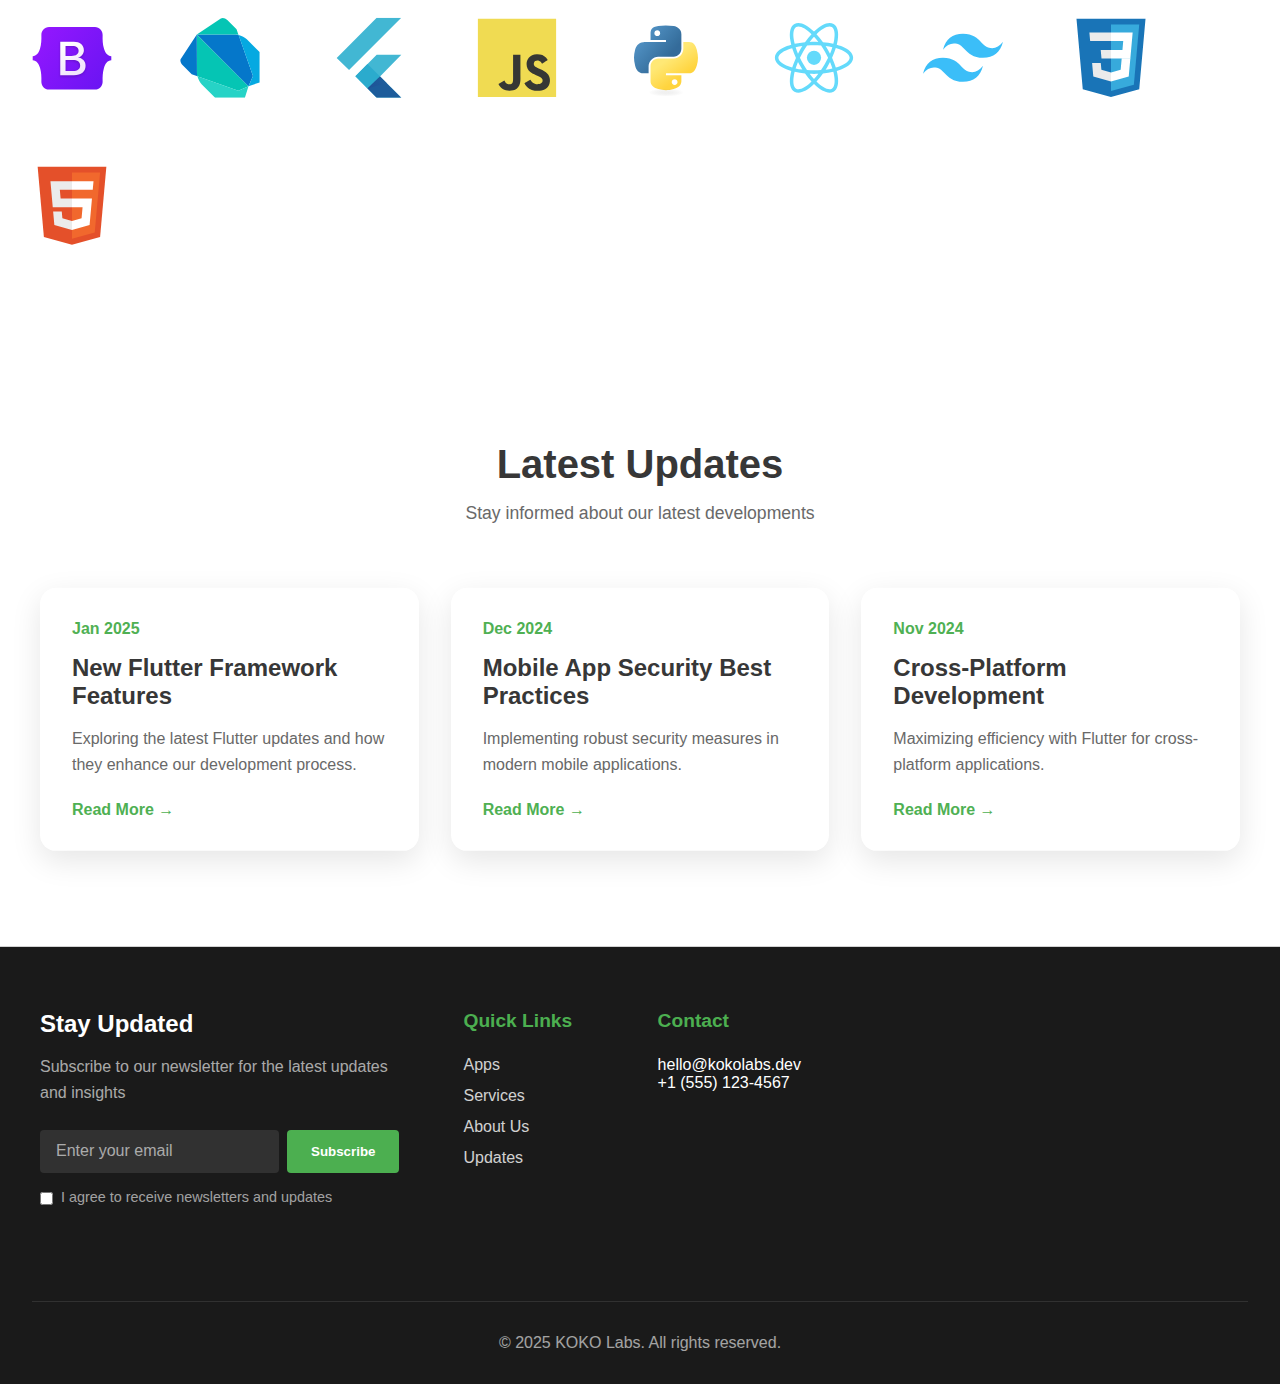
==== commit 3b5988ae: "modified:   index.html 	modified:   script.js 	modified:   styles.css" ====
--- a/index.html
+++ b/index.html
@@ -128,7 +128,7 @@
             <div class="cta-section">
                 <h3>Ready to build something amazing?</h3>
                 <p>Let's discuss how we can help bring your ideas to life</p>
-                <a href="#contact" class="primary-btn">Get Started</a>
+                <a href="#contact" class="get-started">Get Started</a>
             </div>
         </section>
 
@@ -158,6 +158,24 @@
             </div>
         </section>
 
+        <section class="technologies">
+            <div class="section-header">
+                <h2>Technologies We Use</h2>
+            </div>
+            <div class="technologies-contents">
+                
+                <svg viewBox="0 0 128 128"><defs><linearGradient id="a" x1="76.079" x2="523.48" y1="10.798" y2="365.95" gradientTransform="translate(1.11 14.613) scale(.24566)" gradientUnits="userSpaceOnUse"><stop offset="0" stop-color="#9013fe"></stop><stop offset="1" stop-color="#6610f2"></stop></linearGradient><linearGradient id="b" x1="193.51" x2="293.51" y1="109.74" y2="278.87" gradientTransform="translate(0 52)" gradientUnits="userSpaceOnUse"><stop offset="0" stop-color="#fff"></stop><stop offset="1" stop-color="#f1e5fc"></stop></linearGradient><filter id="c" width="197" height="249" x="161.9" y="135.46" color-interpolation-filters="sRGB" filterUnits="userSpaceOnUse"><feFlood flood-opacity="0" result="BackgroundImageFix"></feFlood><feColorMatrix in="SourceAlpha" values="0 0 0 0 0 0 0 0 0 0 0 0 0 0 0 0 0 0 127 0"></feColorMatrix><feOffset dy="4"></feOffset><feGaussianBlur stdDeviation="8"></feGaussianBlur><feColorMatrix values="0 0 0 0 0 0 0 0 0 0 0 0 0 0 0 0 0 0 0.15 0"></feColorMatrix><feBlend in2="BackgroundImageFix" result="effect1_dropShadow"></feBlend><feBlend in="SourceGraphic" in2="effect1_dropShadow" result="shape"></feBlend></filter></defs><path fill="url(#a)" d="M14.985 27.712c-.237-6.815 5.072-13.099 12.249-13.099h73.54c7.177 0 12.486 6.284 12.249 13.099-.228 6.546.068 15.026 2.202 21.94 2.141 6.936 5.751 11.319 11.664 11.883v6.387c-5.913.564-9.523 4.947-11.664 11.883-2.134 6.914-2.43 15.394-2.202 21.94.237 6.815-5.072 13.098-12.249 13.098h-73.54c-7.177 0-12.486-6.284-12.249-13.098.228-6.546-.068-15.026-2.203-21.94-2.14-6.935-5.76-11.319-11.673-11.883v-6.387c5.913-.563 9.533-4.947 11.673-11.883 2.135-6.914 2.43-15.394 2.203-21.94z"></path><path fill="url(#b)" d="M267.1 364.46c47.297 0 75.798-23.158 75.798-61.355 0-28.873-20.336-49.776-50.532-53.085v-1.203c22.185-3.609 39.594-24.211 39.594-47.219 0-32.783-25.882-54.138-65.322-54.138h-88.74v217zm-54.692-189.48h45.911c24.958 0 39.131 11.128 39.131 31.279 0 21.505-16.484 33.535-46.372 33.535h-38.67zm0 161.96v-71.431h45.602c32.661 0 49.608 12.03 49.608 35.49 0 23.459-16.484 35.941-47.605 35.941z" filter="url(#c)" transform="translate(1.494 2.203) scale(.24566)"></path></svg>    
+                <svg viewBox="0 0 128 128"><path fill="#00c4b3" d="M35.2 34.9l-8.3-8.3v59.7l.1 2.8c0 1.3.2 2.8.7 4.3l65.6 23.1 16.3-7.2-74.4-74.4z"></path><path d="M27.7 93.4zm81.9 15.9l-16.3 7.2-65.4-23.1c1.3 4.8 4 10.1 7 13.2l21.3 21.2 47.6.1 5.8-18.6z" fill="#22d3c5"></path><path fill="#0075c9" d="M1.7 65.1C-.4 67.3.7 72 4 75.5l14.7 14.8 9.2 3.3c-.3-1.5-.7-3-.7-4.3l-.1-2.8-.2-59.8m82.7 82.6l7.2-16.4-23-65.6c-1.5-.3-3-.6-4.3-.7l-2.9-.1-59.6.1"></path><path d="M93.6 27.3c.2 0 .2 0 0 0 .2 0 .2 0 0 0zm16 82l17.7-5.8V54.8l-20.4-20.5c-3-3-8.3-5.8-13.2-7l23.1 65.6" fill="#00a8e1"></path><path fill="#00c4b3" d="M90.5 18.2L75.7 3.5c-3.4-3.4-8-4.4-10.4-2.3L26.9 26.6h59.5l2.9.1c1.3 0 2.8.2 4.3.7l-3.1-9.2z"></path></svg>
+                <svg viewBox="0 0 128 128"><g fill="#3FB6D3"><path d="M12.3 64.2L76.3 0h39.4L32.1 83.6zM76.3 128h39.4L81.6 93.9l34.1-34.8H76.3L42.2 93.5z"></path></g><path fill="#27AACD" d="M81.6 93.9l-20-20-19.4 19.6 19.4 19.6z"></path><path fill="#19599A" d="M115.7 128L81.6 93.9l-20 19.2L76.3 128z"></path><linearGradient id="flutter-original-a" gradientUnits="userSpaceOnUse" x1="59.365" y1="116.36" x2="86.825" y2="99.399"><stop offset="0" stop-color="#1b4e94"></stop><stop offset=".63" stop-color="#1a5497"></stop><stop offset="1" stop-color="#195a9b"></stop></linearGradient><path fill="url(#flutter-original-a)" d="M61.6 113.1l30.8-8.4-10.8-10.8z"></path></svg>
+                <svg viewBox="0 0 128 128"><path fill="#F0DB4F" d="M1.408 1.408h125.184v125.185H1.408z"></path><path fill="#323330" d="M116.347 96.736c-.917-5.711-4.641-10.508-15.672-14.981-3.832-1.761-8.104-3.022-9.377-5.926-.452-1.69-.512-2.642-.226-3.665.821-3.32 4.784-4.355 7.925-3.403 2.023.678 3.938 2.237 5.093 4.724 5.402-3.498 5.391-3.475 9.163-5.879-1.381-2.141-2.118-3.129-3.022-4.045-3.249-3.629-7.676-5.498-14.756-5.355l-3.688.477c-3.534.893-6.902 2.748-8.877 5.235-5.926 6.724-4.236 18.492 2.975 23.335 7.104 5.332 17.54 6.545 18.873 11.531 1.297 6.104-4.486 8.08-10.234 7.378-4.236-.881-6.592-3.034-9.139-6.949-4.688 2.713-4.688 2.713-9.508 5.485 1.143 2.499 2.344 3.63 4.26 5.795 9.068 9.198 31.76 8.746 35.83-5.176.165-.478 1.261-3.666.38-8.581zM69.462 58.943H57.753l-.048 30.272c0 6.438.333 12.34-.714 14.149-1.713 3.558-6.152 3.117-8.175 2.427-2.059-1.012-3.106-2.451-4.319-4.485-.333-.584-.583-1.036-.667-1.071l-9.52 5.83c1.583 3.249 3.915 6.069 6.902 7.901 4.462 2.678 10.459 3.499 16.731 2.059 4.082-1.189 7.604-3.652 9.448-7.401 2.666-4.915 2.094-10.864 2.07-17.444.06-10.735.001-21.468.001-32.237z"></path></svg>
+                <svg viewBox="0 0 128 128"><linearGradient id="python-original-a" gradientUnits="userSpaceOnUse" x1="70.252" y1="1237.476" x2="170.659" y2="1151.089" gradientTransform="matrix(.563 0 0 -.568 -29.215 707.817)"><stop offset="0" stop-color="#5A9FD4"></stop><stop offset="1" stop-color="#306998"></stop></linearGradient><linearGradient id="python-original-b" gradientUnits="userSpaceOnUse" x1="209.474" y1="1098.811" x2="173.62" y2="1149.537" gradientTransform="matrix(.563 0 0 -.568 -29.215 707.817)"><stop offset="0" stop-color="#FFD43B"></stop><stop offset="1" stop-color="#FFE873"></stop></linearGradient><path fill="url(#python-original-a)" d="M63.391 1.988c-4.222.02-8.252.379-11.8 1.007-10.45 1.846-12.346 5.71-12.346 12.837v9.411h24.693v3.137H29.977c-7.176 0-13.46 4.313-15.426 12.521-2.268 9.405-2.368 15.275 0 25.096 1.755 7.311 5.947 12.519 13.124 12.519h8.491V67.234c0-8.151 7.051-15.34 15.426-15.34h24.665c6.866 0 12.346-5.654 12.346-12.548V15.833c0-6.693-5.646-11.72-12.346-12.837-4.244-.706-8.645-1.027-12.866-1.008zM50.037 9.557c2.55 0 4.634 2.117 4.634 4.721 0 2.593-2.083 4.69-4.634 4.69-2.56 0-4.633-2.097-4.633-4.69-.001-2.604 2.073-4.721 4.633-4.721z" transform="translate(0 10.26)"></path><path fill="url(#python-original-b)" d="M91.682 28.38v10.966c0 8.5-7.208 15.655-15.426 15.655H51.591c-6.756 0-12.346 5.783-12.346 12.549v23.515c0 6.691 5.818 10.628 12.346 12.547 7.816 2.297 15.312 2.713 24.665 0 6.216-1.801 12.346-5.423 12.346-12.547v-9.412H63.938v-3.138h37.012c7.176 0 9.852-5.005 12.348-12.519 2.578-7.735 2.467-15.174 0-25.096-1.774-7.145-5.161-12.521-12.348-12.521h-9.268zM77.809 87.927c2.561 0 4.634 2.097 4.634 4.692 0 2.602-2.074 4.719-4.634 4.719-2.55 0-4.633-2.117-4.633-4.719 0-2.595 2.083-4.692 4.633-4.692z" transform="translate(0 10.26)"></path><radialGradient id="python-original-c" cx="1825.678" cy="444.45" r="26.743" gradientTransform="matrix(0 -.24 -1.055 0 532.979 557.576)" gradientUnits="userSpaceOnUse"><stop offset="0" stop-color="#B8B8B8" stop-opacity=".498"></stop><stop offset="1" stop-color="#7F7F7F" stop-opacity="0"></stop></radialGradient><path opacity=".444" fill="url(#python-original-c)" d="M97.309 119.597c0 3.543-14.816 6.416-33.091 6.416-18.276 0-33.092-2.873-33.092-6.416 0-3.544 14.815-6.417 33.092-6.417 18.275 0 33.091 2.872 33.091 6.417z"></path></svg>                        
+                <svg viewBox="0 0 128 128"><g fill="#61DAFB"><circle cx="64" cy="64" r="11.4"></circle><path d="M107.3 45.2c-2.2-.8-4.5-1.6-6.9-2.3.6-2.4 1.1-4.8 1.5-7.1 2.1-13.2-.2-22.5-6.6-26.1-1.9-1.1-4-1.6-6.4-1.6-7 0-15.9 5.2-24.9 13.9-9-8.7-17.9-13.9-24.9-13.9-2.4 0-4.5.5-6.4 1.6-6.4 3.7-8.7 13-6.6 26.1.4 2.3.9 4.7 1.5 7.1-2.4.7-4.7 1.4-6.9 2.3C8.2 50 1.4 56.6 1.4 64s6.9 14 19.3 18.8c2.2.8 4.5 1.6 6.9 2.3-.6 2.4-1.1 4.8-1.5 7.1-2.1 13.2.2 22.5 6.6 26.1 1.9 1.1 4 1.6 6.4 1.6 7.1 0 16-5.2 24.9-13.9 9 8.7 17.9 13.9 24.9 13.9 2.4 0 4.5-.5 6.4-1.6 6.4-3.7 8.7-13 6.6-26.1-.4-2.3-.9-4.7-1.5-7.1 2.4-.7 4.7-1.4 6.9-2.3 12.5-4.8 19.3-11.4 19.3-18.8s-6.8-14-19.3-18.8zM92.5 14.7c4.1 2.4 5.5 9.8 3.8 20.3-.3 2.1-.8 4.3-1.4 6.6-5.2-1.2-10.7-2-16.5-2.5-3.4-4.8-6.9-9.1-10.4-13 7.4-7.3 14.9-12.3 21-12.3 1.3 0 2.5.3 3.5.9zM81.3 74c-1.8 3.2-3.9 6.4-6.1 9.6-3.7.3-7.4.4-11.2.4-3.9 0-7.6-.1-11.2-.4-2.2-3.2-4.2-6.4-6-9.6-1.9-3.3-3.7-6.7-5.3-10 1.6-3.3 3.4-6.7 5.3-10 1.8-3.2 3.9-6.4 6.1-9.6 3.7-.3 7.4-.4 11.2-.4 3.9 0 7.6.1 11.2.4 2.2 3.2 4.2 6.4 6 9.6 1.9 3.3 3.7 6.7 5.3 10-1.7 3.3-3.4 6.6-5.3 10zm8.3-3.3c1.5 3.5 2.7 6.9 3.8 10.3-3.4.8-7 1.4-10.8 1.9 1.2-1.9 2.5-3.9 3.6-6 1.2-2.1 2.3-4.2 3.4-6.2zM64 97.8c-2.4-2.6-4.7-5.4-6.9-8.3 2.3.1 4.6.2 6.9.2 2.3 0 4.6-.1 6.9-.2-2.2 2.9-4.5 5.7-6.9 8.3zm-18.6-15c-3.8-.5-7.4-1.1-10.8-1.9 1.1-3.3 2.3-6.8 3.8-10.3 1.1 2 2.2 4.1 3.4 6.1 1.2 2.2 2.4 4.1 3.6 6.1zm-7-25.5c-1.5-3.5-2.7-6.9-3.8-10.3 3.4-.8 7-1.4 10.8-1.9-1.2 1.9-2.5 3.9-3.6 6-1.2 2.1-2.3 4.2-3.4 6.2zM64 30.2c2.4 2.6 4.7 5.4 6.9 8.3-2.3-.1-4.6-.2-6.9-.2-2.3 0-4.6.1-6.9.2 2.2-2.9 4.5-5.7 6.9-8.3zm22.2 21l-3.6-6c3.8.5 7.4 1.1 10.8 1.9-1.1 3.3-2.3 6.8-3.8 10.3-1.1-2.1-2.2-4.2-3.4-6.2zM31.7 35c-1.7-10.5-.3-17.9 3.8-20.3 1-.6 2.2-.9 3.5-.9 6 0 13.5 4.9 21 12.3-3.5 3.8-7 8.2-10.4 13-5.8.5-11.3 1.4-16.5 2.5-.6-2.3-1-4.5-1.4-6.6zM7 64c0-4.7 5.7-9.7 15.7-13.4 2-.8 4.2-1.5 6.4-2.1 1.6 5 3.6 10.3 6 15.6-2.4 5.3-4.5 10.5-6 15.5C15.3 75.6 7 69.6 7 64zm28.5 49.3c-4.1-2.4-5.5-9.8-3.8-20.3.3-2.1.8-4.3 1.4-6.6 5.2 1.2 10.7 2 16.5 2.5 3.4 4.8 6.9 9.1 10.4 13-7.4 7.3-14.9 12.3-21 12.3-1.3 0-2.5-.3-3.5-.9zM96.3 93c1.7 10.5.3 17.9-3.8 20.3-1 .6-2.2.9-3.5.9-6 0-13.5-4.9-21-12.3 3.5-3.8 7-8.2 10.4-13 5.8-.5 11.3-1.4 16.5-2.5.6 2.3 1 4.5 1.4 6.6zm9-15.6c-2 .8-4.2 1.5-6.4 2.1-1.6-5-3.6-10.3-6-15.6 2.4-5.3 4.5-10.5 6-15.5 13.8 4 22.1 10 22.1 15.6 0 4.7-5.8 9.7-15.7 13.4z"></path></g></svg>
+                <svg role="img" viewBox="0 0 24 24" xmlns="http://www.w3.org/2000/svg"><title>Tailwind CSS</title><path fill="#38bdf8" d="M12.001,4.8c-3.2,0-5.2,1.6-6,4.8c1.2-1.6,2.6-2.2,4.2-1.8c0.913,0.228,1.565,0.89,2.288,1.624 C13.666,10.618,15.027,12,18.001,12c3.2,0,5.2-1.6,6-4.8c-1.2,1.6-2.6,2.2-4.2,1.8c-0.913-0.228-1.565-0.89-2.288-1.624 C16.337,6.182,14.976,4.8,12.001,4.8z M6.001,12c-3.2,0-5.2,1.6-6,4.8c1.2-1.6,2.6-2.2,4.2-1.8c0.913,0.228,1.565,0.89,2.288,1.624 c1.177,1.194,2.538,2.576,5.512,2.576c3.2,0,5.2-1.6,6-4.8c-1.2,1.6-2.6,2.2-4.2,1.8c-0.913-0.228-1.565-0.89-2.288-1.624 C10.337,13.382,8.976,12,6.001,12z"/></svg>
+                <svg viewBox="0 0 128 128"><path fill="#1572B6" d="M18.814 114.123L8.76 1.352h110.48l-10.064 112.754-45.243 12.543-45.119-12.526z"></path><path fill="#33A9DC" d="M64.001 117.062l36.559-10.136 8.601-96.354h-45.16v106.49z"></path><path fill="#fff" d="M64.001 51.429h18.302l1.264-14.163H64.001V23.435h34.682l-.332 3.711-3.4 38.114h-30.95V51.429z"></path><path fill="#EBEBEB" d="M64.083 87.349l-.061.018-15.403-4.159-.985-11.031H33.752l1.937 21.717 28.331 7.863.063-.018v-14.39z"></path><path fill="#fff" d="M81.127 64.675l-1.666 18.522-15.426 4.164v14.39l28.354-7.858.208-2.337 2.406-26.881H81.127z"></path><path fill="#EBEBEB" d="M64.048 23.435v13.831H30.64l-.277-3.108-.63-7.012-.331-3.711h34.646zm-.047 27.996v13.831H48.792l-.277-3.108-.631-7.012-.33-3.711h16.447z"></path></svg>
+                <svg viewBox="0 0 128 128"><path fill="#E44D26" d="M19.037 113.876L9.032 1.661h109.936l-10.016 112.198-45.019 12.48z"></path><path fill="#F16529" d="M64 116.8l36.378-10.086 8.559-95.878H64z"></path><path fill="#EBEBEB" d="M64 52.455H45.788L44.53 38.361H64V24.599H29.489l.33 3.692 3.382 37.927H64zm0 35.743l-.061.017-15.327-4.14-.979-10.975H33.816l1.928 21.609 28.193 7.826.063-.017z"></path><path fill="#fff" d="M63.952 52.455v13.763h16.947l-1.597 17.849-15.35 4.143v14.319l28.215-7.82.207-2.325 3.234-36.233.335-3.696h-3.708zm0-27.856v13.762h33.244l.276-3.092.628-6.978.329-3.692z"></path></svg>
+              
+            </div>
+        </section>
         <section class="updates" id="Updates">
             <div class="section-header">
                 <h2>Latest Updates</h2>
@@ -237,5 +255,7 @@
     <script src="https://kit.fontawesome.com/your-kit-code.js"></script>
     <script src="https://unpkg.com/@lottiefiles/lottie-player@latest/dist/lottie-player.js"></script>
     <script src="script.js"></script>
+    <script src="https://cdnjs.cloudflare.com/ajax/libs/gsap/3.11.5/gsap.min.js"></script>
+    <script src="https://cdnjs.cloudflare.com/ajax/libs/gsap/3.11.5/ScrollTrigger.min.js"></script>
 </body>
 </html>
--- a/styles.css
+++ b/styles.css
@@ -109,6 +109,9 @@
     padding: 0.5rem 1rem;
     border-radius: 50px;
     transition: all 0.3s ease;
+}
+.contact-btn:hover{
+    background-color: var(--background-color);
 }
 
 .hero {
@@ -154,13 +157,32 @@
 }
 
 .primary-btn {
+    display: inline-block;
+    padding: 1rem 2rem;
     background: var(--primary-color);
-    color: white;
+    color: #ffffff;
+    border-radius: 50px;
+    text-decoration: none;
+    font-weight: 600;
+    transition: all 0.3s ease;
+}
+
+.primary-btn:hover {
+    background-color: #ffffff;
+    color: var(--primary-color);
+    transform: translateY(-2px);
+    box-shadow: 0 10px 20px rgba(0,0,0,0.1);
 }
 
 .secondary-btn {
     background: var(--secondary-bg);
     color: white;
+}
+.secondary-btn:hover {
+    background-color: #000000;
+    color: var(--primary-color);
+    transform: translateY(-2px);
+    box-shadow: 0 10px 20px rgba(0,0,0,0.1);
 }
 
 .showcase {
@@ -648,22 +670,22 @@
     margin-bottom: 2rem;
     opacity: 0.9;
 }
-
-.primary-btn {
-    display: inline-block;
+.get-started{
     padding: 1rem 2rem;
     background: white;
-    color: var(--primary-color);
-    border-radius: 50px;
+    border-radius: 2rem;
+    color: var(--primary-color);
+    font-weight: bold;
     text-decoration: none;
-    font-weight: 600;
-    transition: transform 0.3s ease, box-shadow 0.3s ease;
-}
-
-.primary-btn:hover {
-    transform: translateY(-2px);
-    box-shadow: 0 10px 20px rgba(0,0,0,0.1);
-}
+    transition: background 0.3s ease, color 0.3s ease;
+    display: inline-block;
+}
+
+.get-started:hover {
+    background: var(--background-color);
+    color: white;
+}
+
 
 @media (max-width: 768px) {
     .services {
@@ -683,13 +705,6 @@
         margin-top: 3rem;
         padding: 2rem 1rem;
     }
-}
-
-.cta-buttons .primary-btn {
-    background: var(--primary-color);
-    color: white;
-    padding: 1rem 2rem;
-    font-weight: 600;
 }
 
 /* About Section */
@@ -745,6 +760,48 @@
     color: var(--text-secondary);
     font-size: 1.1rem;
     margin: 0;
+}
+
+.technologies {
+    width: 100%;
+    display: flex;
+    justify-content: center;
+    align-items: center;
+    flex-wrap: wrap;
+    margin: 2rem 0;
+}
+
+.technologies-contents svg {
+    width: 5rem;
+    margin: 0 2rem 4rem;
+    transition: transform 0.3s;
+}
+
+.technologies svg:hover {
+    transform: scale(1.1);
+}
+
+@media (max-width: 768px) {
+    .technologies {
+        flex-direction: column;
+        align-items: center;
+    }
+
+    .technologies-contents {
+        justify-content: center;
+        width: 100%;
+    }
+
+    .technologies-contents svg {
+        width: 4rem;
+        margin: 1rem 3rem;
+    }
+}
+
+@media (max-width: 480px) {
+    .technologies-contents svg {
+        width: 3rem;
+    }
 }
 
 /* Updates Section */
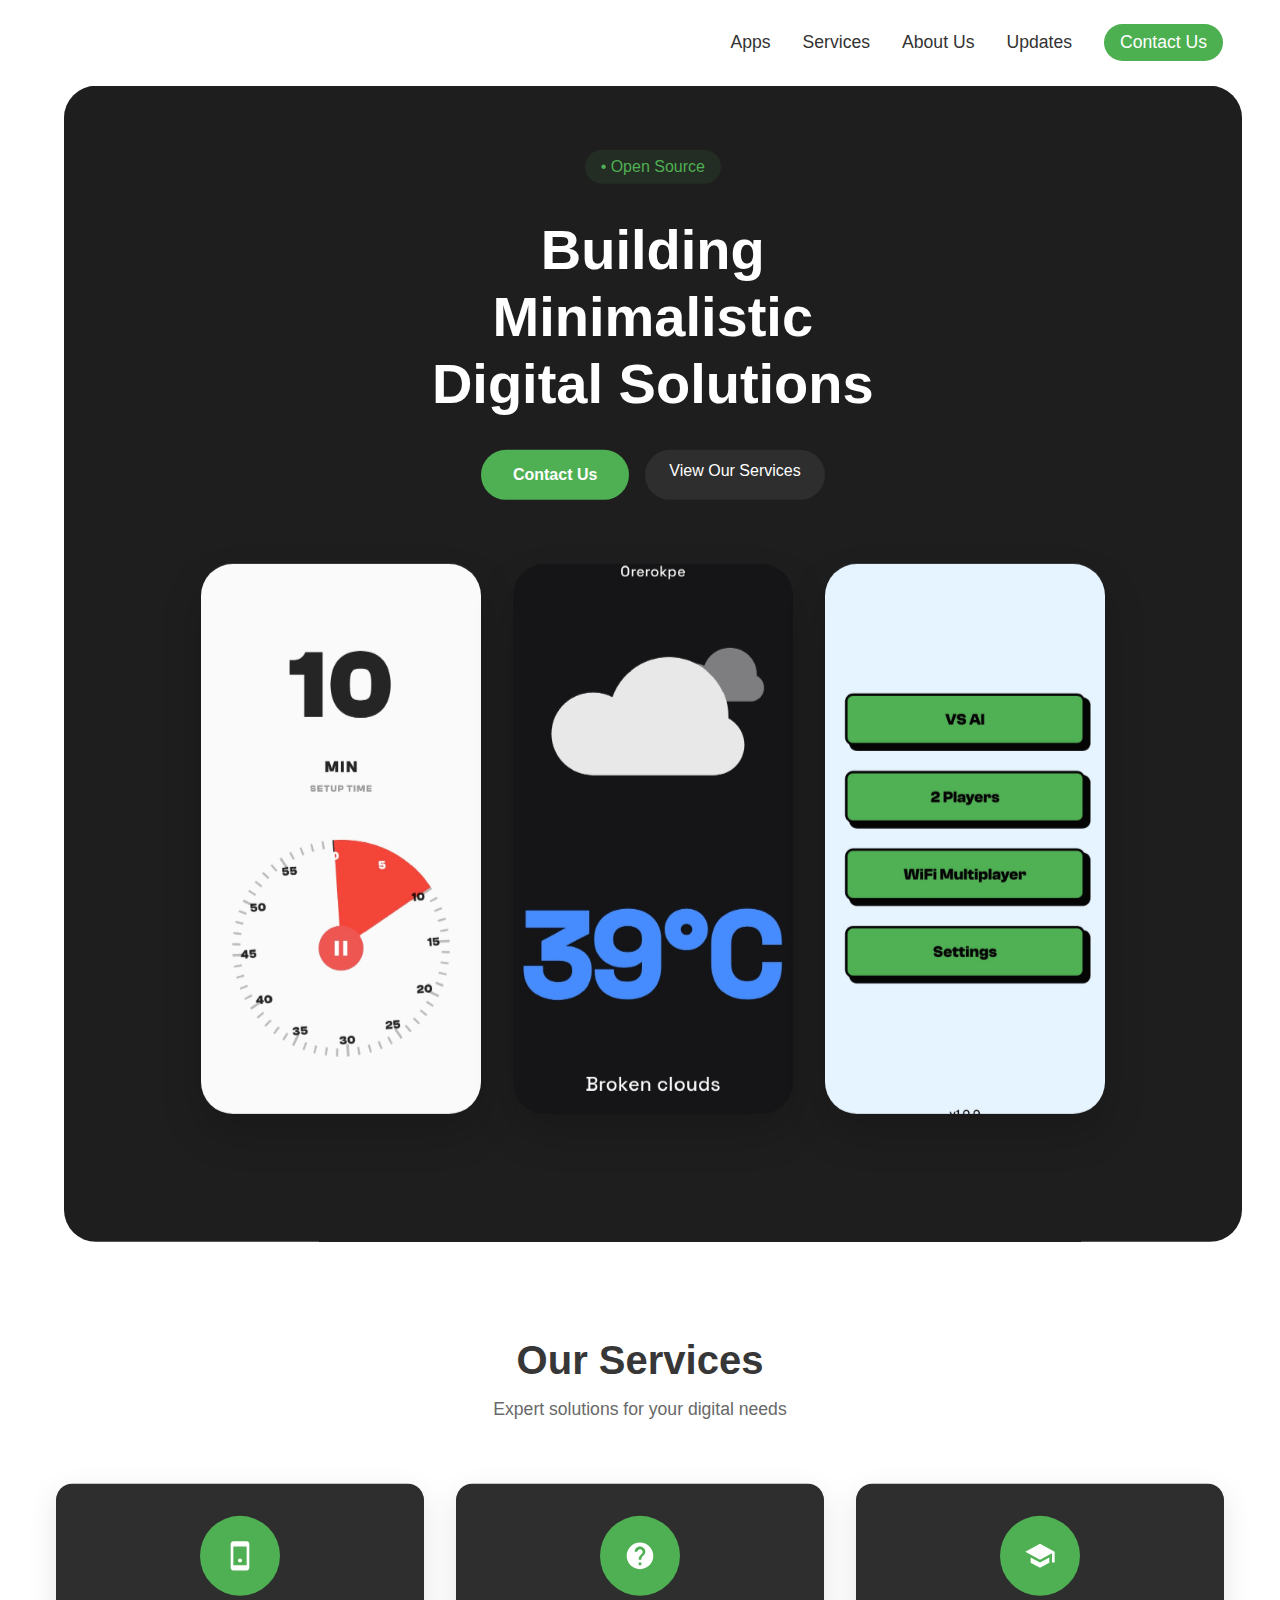
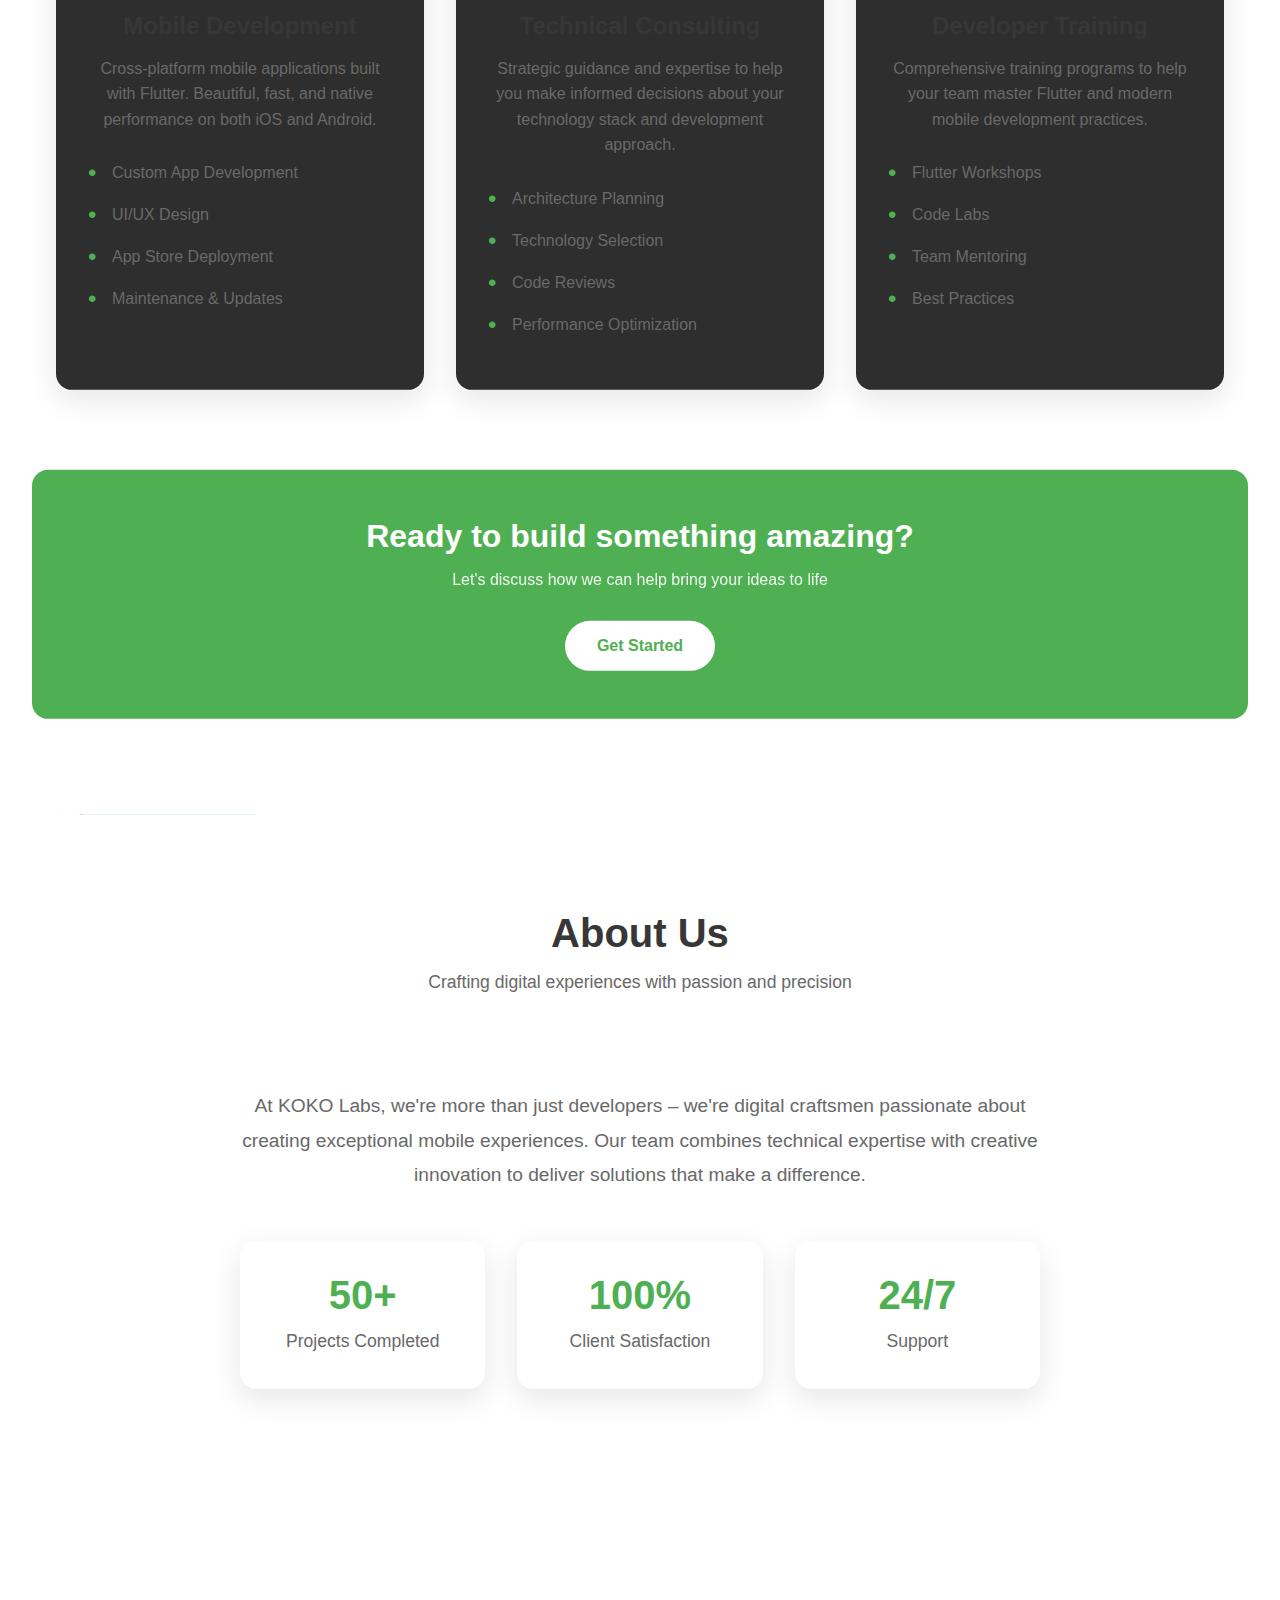
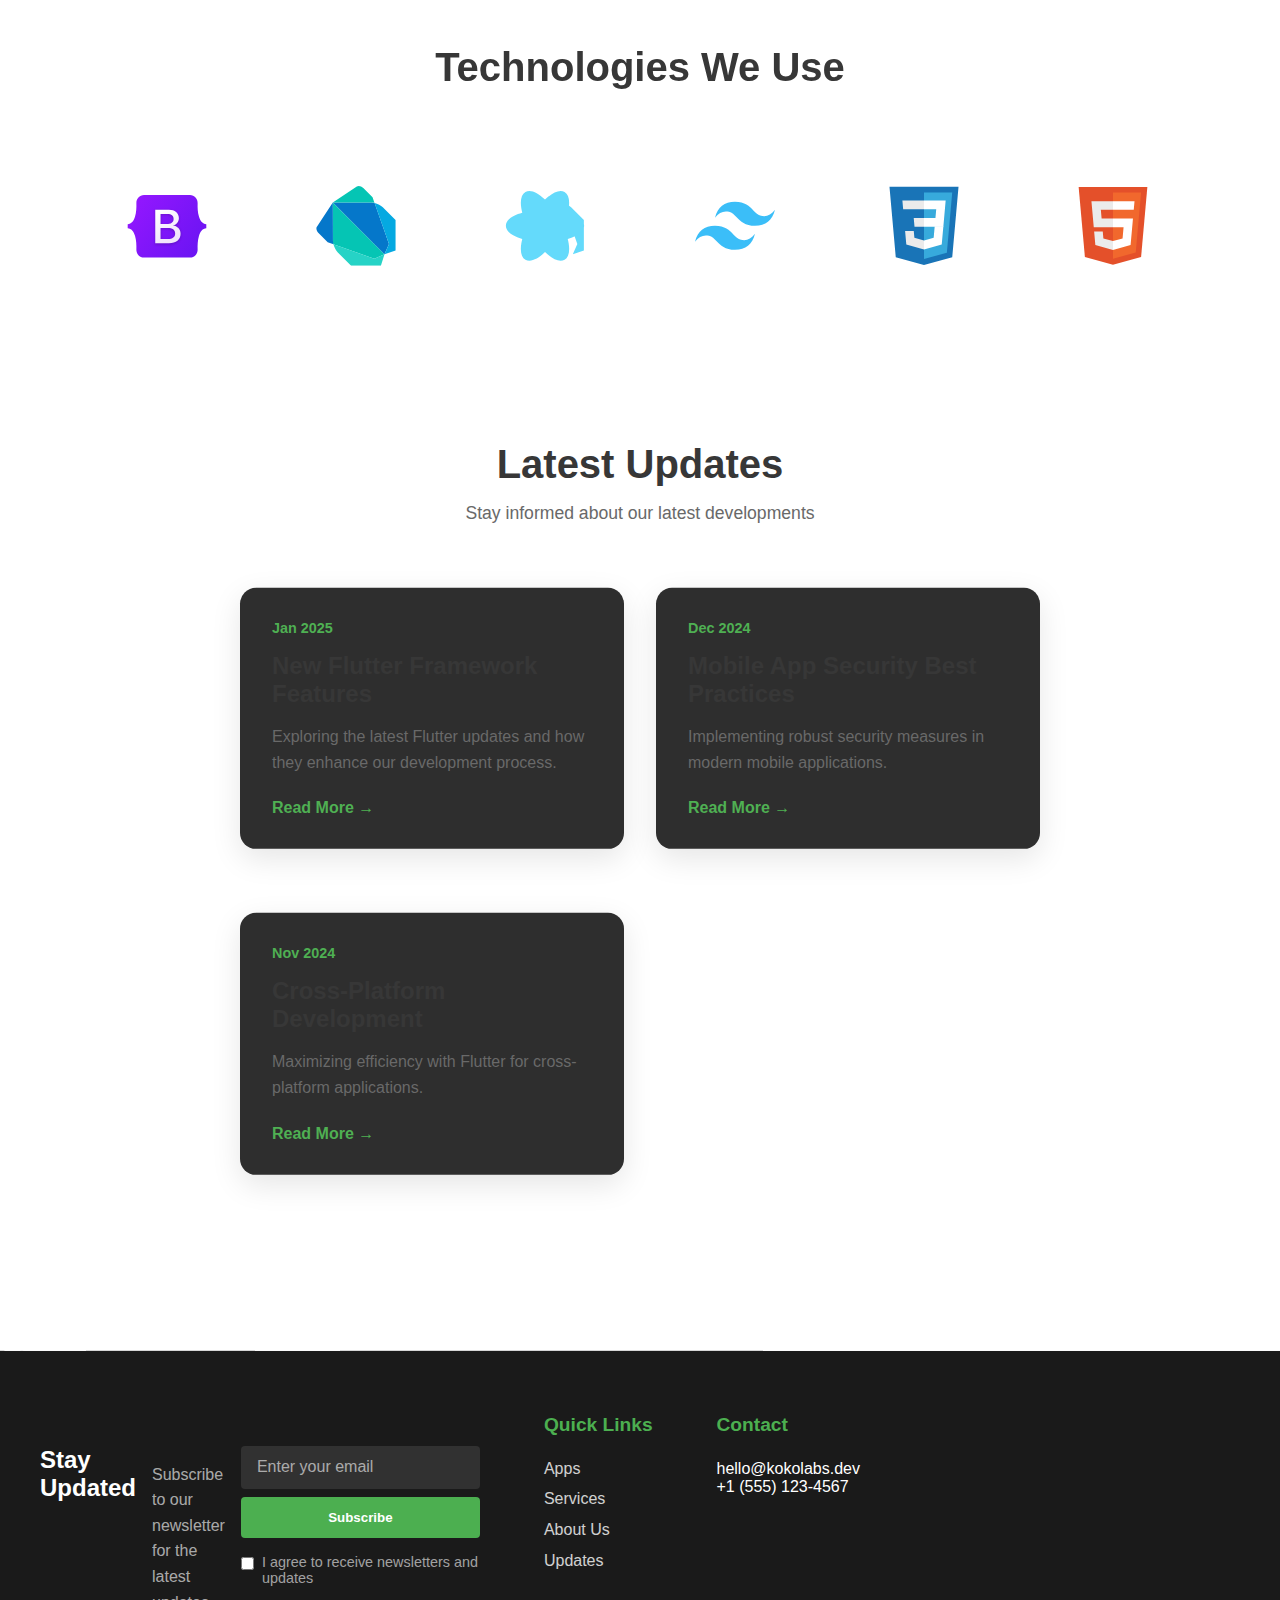
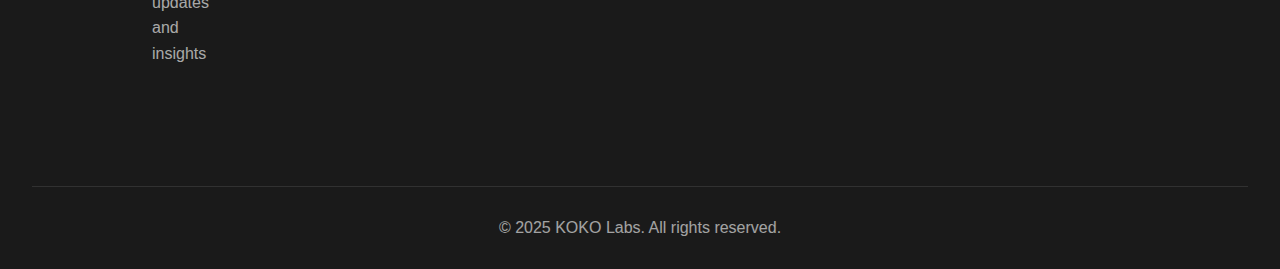
==== commit 2eaaf2fb: "new file:   about.html 	new file:   apps.html 	new file:   assets/Demos/Tictackoko.jpg 	new file:   " ====
--- a/index.html
+++ b/index.html
@@ -14,11 +14,11 @@
         </div>
         <div class="mobile-menu">☰</div>
         <div class="nav-links">
-            <a href="#Apps">Apps</a>
-            <a href="#Services">Services</a>
-            <a href="#About Us">About Us</a>
-            <a href="#Updates">Updates</a>
-            <a href="#contact" class="contact-btn">Contact Us</a>
+            <a href="apps.html">Apps</a>
+            <a href="services.html">Services</a>
+            <a href="about.html">About Us</a>
+            <a href="updates.html">Updates</a>
+            <a href="contact.html" class="contact-btn">Contact Us</a>
         </div>
     </nav>
 
@@ -27,14 +27,14 @@
             <div class="available-badge">• Open Source</div>
             <h1>Building<br>Minimalistic<br>Digital Solutions</h1>
             <div class="cta-buttons">
-                <a href="#contact" class="primary-btn">Contact Us</a>
-                <a href="#portfolio" class="secondary-btn">View Our Services</a>
+                <a href="contact.html" class="primary-btn">Contact Us</a>
+                <a href="services.html" class="secondary-btn">View Our Services</a>
             </div>
 
             <div class="showcase">
                 <div class="carousel-container">
                     <div class="phone-card card1 active">
-                        <img src="assets/Demos/Timerkokodemo.jpg" alt="Timer App">
+                        <img src="assets/Demos/Timerkokodemo.jpg" alt="Timer App" onerror="this.onerror=null; console.error('Failed to load image:', this.src);" loading="lazy">
                         <div class="card-info">
                             <h3>Timerkoko</h3>
                             <p>A minimalist timer application with intuitive controls and clean design</p>
@@ -45,7 +45,7 @@
                         </div>
                     </div>
                     <div class="phone-card card2">
-                        <img src="assets/Demos/weatherkokodemo.jpg" alt="Weather App">
+                        <img src="assets/Demos/weatherkokodemo.jpg" alt="Weather App" onerror="this.onerror=null; console.error('Failed to load image:', this.src);" loading="lazy">
                         <div class="card-info">
                             <h3>Weatherkoko</h3>
                             <p>Real-time weather updates with beautiful visualizations and forecast data</p>
@@ -56,13 +56,13 @@
                         </div>
                     </div>
                     <div class="phone-card card3">
-                        <img src="images/card3.jpg" alt="Seafopia App">
+                        <img src="assets/Demos/Tictackoko.jpg" alt="TicTacKoko Game" onerror="this.onerror=null; console.error('Failed to load image:', this.src);" loading="lazy">
                         <div class="card-info">
-                            <h3>Seafopia App</h3>
-                            <p>Explore the ocean's wonders with our interactive marine life guide</p>
+                            <h3>TicTacKoko</h3>
+                            <p>A modern take on the classic Tic-Tac-Toe game with beautiful animations and multiplayer mode</p>
                             <div class="tech-stack">
                                 <span>Flutter</span>
-                                <span>Firebase</span>
+                                <span>Dart</span>
                             </div>
                         </div>
                     </div>
@@ -84,7 +84,7 @@
             <div class="services-grid">
                 <div class="service-card">
                     <div class="service-icon">
-                        <img src="assets/icons/mobile-dev.svg" alt="Mobile Development">
+                        <img src="assets/icons/mobile-dev.svg" alt="Mobile Development" onerror="this.onerror=null; console.error('Failed to load image:', this.src);" loading="lazy">
                     </div>
                     <h3>Mobile Development</h3>
                     <p>Cross-platform mobile applications built with Flutter. Beautiful, fast, and native performance on both iOS and Android.</p>
@@ -98,7 +98,7 @@
 
                 <div class="service-card">
                     <div class="service-icon">
-                        <img src="assets/icons/consulting.svg" alt="Technical Consulting">
+                        <img src="assets/icons/consulting.svg" alt="Technical Consulting" onerror="this.onerror=null; console.error('Failed to load image:', this.src);" loading="lazy">
                     </div>
                     <h3>Technical Consulting</h3>
                     <p>Strategic guidance and expertise to help you make informed decisions about your technology stack and development approach.</p>
@@ -112,7 +112,7 @@
 
                 <div class="service-card">
                     <div class="service-icon">
-                        <img src="assets/icons/training.svg" alt="Developer Training">
+                        <img src="assets/icons/training.svg" alt="Developer Training" onerror="this.onerror=null; console.error('Failed to load image:', this.src);" loading="lazy">
                     </div>
                     <h3>Developer Training</h3>
                     <p>Comprehensive training programs to help your team master Flutter and modern mobile development practices.</p>
@@ -128,7 +128,7 @@
             <div class="cta-section">
                 <h3>Ready to build something amazing?</h3>
                 <p>Let's discuss how we can help bring your ideas to life</p>
-                <a href="#contact" class="get-started">Get Started</a>
+                <a href="contact.html" class="get-started">Get Started</a>
             </div>
         </section>
 
@@ -166,13 +166,10 @@
                 
                 <svg viewBox="0 0 128 128"><defs><linearGradient id="a" x1="76.079" x2="523.48" y1="10.798" y2="365.95" gradientTransform="translate(1.11 14.613) scale(.24566)" gradientUnits="userSpaceOnUse"><stop offset="0" stop-color="#9013fe"></stop><stop offset="1" stop-color="#6610f2"></stop></linearGradient><linearGradient id="b" x1="193.51" x2="293.51" y1="109.74" y2="278.87" gradientTransform="translate(0 52)" gradientUnits="userSpaceOnUse"><stop offset="0" stop-color="#fff"></stop><stop offset="1" stop-color="#f1e5fc"></stop></linearGradient><filter id="c" width="197" height="249" x="161.9" y="135.46" color-interpolation-filters="sRGB" filterUnits="userSpaceOnUse"><feFlood flood-opacity="0" result="BackgroundImageFix"></feFlood><feColorMatrix in="SourceAlpha" values="0 0 0 0 0 0 0 0 0 0 0 0 0 0 0 0 0 0 127 0"></feColorMatrix><feOffset dy="4"></feOffset><feGaussianBlur stdDeviation="8"></feGaussianBlur><feColorMatrix values="0 0 0 0 0 0 0 0 0 0 0 0 0 0 0 0 0 0 0.15 0"></feColorMatrix><feBlend in2="BackgroundImageFix" result="effect1_dropShadow"></feBlend><feBlend in="SourceGraphic" in2="effect1_dropShadow" result="shape"></feBlend></filter></defs><path fill="url(#a)" d="M14.985 27.712c-.237-6.815 5.072-13.099 12.249-13.099h73.54c7.177 0 12.486 6.284 12.249 13.099-.228 6.546.068 15.026 2.202 21.94 2.141 6.936 5.751 11.319 11.664 11.883v6.387c-5.913.564-9.523 4.947-11.664 11.883-2.134 6.914-2.43 15.394-2.202 21.94.237 6.815-5.072 13.098-12.249 13.098h-73.54c-7.177 0-12.486-6.284-12.249-13.098.228-6.546-.068-15.026-2.203-21.94-2.14-6.935-5.76-11.319-11.673-11.883v-6.387c5.913-.563 9.533-4.947 11.673-11.883 2.135-6.914 2.43-15.394 2.203-21.94z"></path><path fill="url(#b)" d="M267.1 364.46c47.297 0 75.798-23.158 75.798-61.355 0-28.873-20.336-49.776-50.532-53.085v-1.203c22.185-3.609 39.594-24.211 39.594-47.219 0-32.783-25.882-54.138-65.322-54.138h-88.74v217zm-54.692-189.48h45.911c24.958 0 39.131 11.128 39.131 31.279 0 21.505-16.484 33.535-46.372 33.535h-38.67zm0 161.96v-71.431h45.602c32.661 0 49.608 12.03 49.608 35.49 0 23.459-16.484 35.941-47.605 35.941z" filter="url(#c)" transform="translate(1.494 2.203) scale(.24566)"></path></svg>    
                 <svg viewBox="0 0 128 128"><path fill="#00c4b3" d="M35.2 34.9l-8.3-8.3v59.7l.1 2.8c0 1.3.2 2.8.7 4.3l65.6 23.1 16.3-7.2-74.4-74.4z"></path><path d="M27.7 93.4zm81.9 15.9l-16.3 7.2-65.4-23.1c1.3 4.8 4 10.1 7 13.2l21.3 21.2 47.6.1 5.8-18.6z" fill="#22d3c5"></path><path fill="#0075c9" d="M1.7 65.1C-.4 67.3.7 72 4 75.5l14.7 14.8 9.2 3.3c-.3-1.5-.7-3-.7-4.3l-.1-2.8-.2-59.8m82.7 82.6l7.2-16.4-23-65.6c-1.5-.3-3-.6-4.3-.7l-2.9-.1-59.6.1"></path><path d="M93.6 27.3c.2 0 .2 0 0 0 .2 0 .2 0 0 0zm16 82l17.7-5.8V54.8l-20.4-20.5c-3-3-8.3-5.8-13.2-7l23.1 65.6" fill="#00a8e1"></path><path fill="#00c4b3" d="M90.5 18.2L75.7 3.5c-3.4-3.4-8-4.4-10.4-2.3L26.9 26.6h59.5l2.9.1c1.3 0 2.8.2 4.3.7l-3.1-9.2z"></path></svg>
-                <svg viewBox="0 0 128 128"><g fill="#3FB6D3"><path d="M12.3 64.2L76.3 0h39.4L32.1 83.6zM76.3 128h39.4L81.6 93.9l34.1-34.8H76.3L42.2 93.5z"></path></g><path fill="#27AACD" d="M81.6 93.9l-20-20-19.4 19.6 19.4 19.6z"></path><path fill="#19599A" d="M115.7 128L81.6 93.9l-20 19.2L76.3 128z"></path><linearGradient id="flutter-original-a" gradientUnits="userSpaceOnUse" x1="59.365" y1="116.36" x2="86.825" y2="99.399"><stop offset="0" stop-color="#1b4e94"></stop><stop offset=".63" stop-color="#1a5497"></stop><stop offset="1" stop-color="#195a9b"></stop></linearGradient><path fill="url(#flutter-original-a)" d="M61.6 113.1l30.8-8.4-10.8-10.8z"></path></svg>
-                <svg viewBox="0 0 128 128"><path fill="#F0DB4F" d="M1.408 1.408h125.184v125.185H1.408z"></path><path fill="#323330" d="M116.347 96.736c-.917-5.711-4.641-10.508-15.672-14.981-3.832-1.761-8.104-3.022-9.377-5.926-.452-1.69-.512-2.642-.226-3.665.821-3.32 4.784-4.355 7.925-3.403 2.023.678 3.938 2.237 5.093 4.724 5.402-3.498 5.391-3.475 9.163-5.879-1.381-2.141-2.118-3.129-3.022-4.045-3.249-3.629-7.676-5.498-14.756-5.355l-3.688.477c-3.534.893-6.902 2.748-8.877 5.235-5.926 6.724-4.236 18.492 2.975 23.335 7.104 5.332 17.54 6.545 18.873 11.531 1.297 6.104-4.486 8.08-10.234 7.378-4.236-.881-6.592-3.034-9.139-6.949-4.688 2.713-4.688 2.713-9.508 5.485 1.143 2.499 2.344 3.63 4.26 5.795 9.068 9.198 31.76 8.746 35.83-5.176.165-.478 1.261-3.666.38-8.581zM69.462 58.943H57.753l-.048 30.272c0 6.438.333 12.34-.714 14.149-1.713 3.558-6.152 3.117-8.175 2.427-2.059-1.012-3.106-2.451-4.319-4.485-.333-.584-.583-1.036-.667-1.071l-9.52 5.83c1.583 3.249 3.915 6.069 6.902 7.901 4.462 2.678 10.459 3.499 16.731 2.059 4.082-1.189 7.604-3.652 9.448-7.401 2.666-4.915 2.094-10.864 2.07-17.444.06-10.735.001-21.468.001-32.237z"></path></svg>
-                <svg viewBox="0 0 128 128"><linearGradient id="python-original-a" gradientUnits="userSpaceOnUse" x1="70.252" y1="1237.476" x2="170.659" y2="1151.089" gradientTransform="matrix(.563 0 0 -.568 -29.215 707.817)"><stop offset="0" stop-color="#5A9FD4"></stop><stop offset="1" stop-color="#306998"></stop></linearGradient><linearGradient id="python-original-b" gradientUnits="userSpaceOnUse" x1="209.474" y1="1098.811" x2="173.62" y2="1149.537" gradientTransform="matrix(.563 0 0 -.568 -29.215 707.817)"><stop offset="0" stop-color="#FFD43B"></stop><stop offset="1" stop-color="#FFE873"></stop></linearGradient><path fill="url(#python-original-a)" d="M63.391 1.988c-4.222.02-8.252.379-11.8 1.007-10.45 1.846-12.346 5.71-12.346 12.837v9.411h24.693v3.137H29.977c-7.176 0-13.46 4.313-15.426 12.521-2.268 9.405-2.368 15.275 0 25.096 1.755 7.311 5.947 12.519 13.124 12.519h8.491V67.234c0-8.151 7.051-15.34 15.426-15.34h24.665c6.866 0 12.346-5.654 12.346-12.548V15.833c0-6.693-5.646-11.72-12.346-12.837-4.244-.706-8.645-1.027-12.866-1.008zM50.037 9.557c2.55 0 4.634 2.117 4.634 4.721 0 2.593-2.083 4.69-4.634 4.69-2.56 0-4.633-2.097-4.633-4.69-.001-2.604 2.073-4.721 4.633-4.721z" transform="translate(0 10.26)"></path><path fill="url(#python-original-b)" d="M91.682 28.38v10.966c0 8.5-7.208 15.655-15.426 15.655H51.591c-6.756 0-12.346 5.783-12.346 12.549v23.515c0 6.691 5.818 10.628 12.346 12.547 7.816 2.297 15.312 2.713 24.665 0 6.216-1.801 12.346-5.423 12.346-12.547v-9.412H63.938v-3.138h37.012c7.176 0 9.852-5.005 12.348-12.519 2.578-7.735 2.467-15.174 0-25.096-1.774-7.145-5.161-12.521-12.348-12.521h-9.268zM77.809 87.927c2.561 0 4.634 2.097 4.634 4.692 0 2.602-2.074 4.719-4.634 4.719-2.55 0-4.633-2.117-4.633-4.719 0-2.595 2.083-4.692 4.633-4.692z" transform="translate(0 10.26)"></path><radialGradient id="python-original-c" cx="1825.678" cy="444.45" r="26.743" gradientTransform="matrix(0 -.24 -1.055 0 532.979 557.576)" gradientUnits="userSpaceOnUse"><stop offset="0" stop-color="#B8B8B8" stop-opacity=".498"></stop><stop offset="1" stop-color="#7F7F7F" stop-opacity="0"></stop></radialGradient><path opacity=".444" fill="url(#python-original-c)" d="M97.309 119.597c0 3.543-14.816 6.416-33.091 6.416-18.276 0-33.092-2.873-33.092-6.416 0-3.544 14.815-6.417 33.092-6.417 18.275 0 33.091 2.872 33.091 6.417z"></path></svg>                        
-                <svg viewBox="0 0 128 128"><g fill="#61DAFB"><circle cx="64" cy="64" r="11.4"></circle><path d="M107.3 45.2c-2.2-.8-4.5-1.6-6.9-2.3.6-2.4 1.1-4.8 1.5-7.1 2.1-13.2-.2-22.5-6.6-26.1-1.9-1.1-4-1.6-6.4-1.6-7 0-15.9 5.2-24.9 13.9-9-8.7-17.9-13.9-24.9-13.9-2.4 0-4.5.5-6.4 1.6-6.4 3.7-8.7 13-6.6 26.1.4 2.3.9 4.7 1.5 7.1-2.4.7-4.7 1.4-6.9 2.3C8.2 50 1.4 56.6 1.4 64s6.9 14 19.3 18.8c2.2.8 4.5 1.6 6.9 2.3-.6 2.4-1.1 4.8-1.5 7.1-2.1 13.2.2 22.5 6.6 26.1 1.9 1.1 4 1.6 6.4 1.6 7.1 0 16-5.2 24.9-13.9 9 8.7 17.9 13.9 24.9 13.9 2.4 0 4.5-.5 6.4-1.6 6.4-3.7 8.7-13 6.6-26.1-.4-2.3-.9-4.7-1.5-7.1 2.4-.7 4.7-1.4 6.9-2.3 12.5-4.8 19.3-11.4 19.3-18.8s-6.8-14-19.3-18.8zM92.5 14.7c4.1 2.4 5.5 9.8 3.8 20.3-.3 2.1-.8 4.3-1.4 6.6-5.2-1.2-10.7-2-16.5-2.5-3.4-4.8-6.9-9.1-10.4-13 7.4-7.3 14.9-12.3 21-12.3 1.3 0 2.5.3 3.5.9zM81.3 74c-1.8 3.2-3.9 6.4-6.1 9.6-3.7.3-7.4.4-11.2.4-3.9 0-7.6-.1-11.2-.4-2.2-3.2-4.2-6.4-6-9.6-1.9-3.3-3.7-6.7-5.3-10 1.6-3.3 3.4-6.7 5.3-10 1.8-3.2 3.9-6.4 6.1-9.6 3.7-.3 7.4-.4 11.2-.4 3.9 0 7.6.1 11.2.4 2.2 3.2 4.2 6.4 6 9.6 1.9 3.3 3.7 6.7 5.3 10-1.7 3.3-3.4 6.6-5.3 10zm8.3-3.3c1.5 3.5 2.7 6.9 3.8 10.3-3.4.8-7 1.4-10.8 1.9 1.2-1.9 2.5-3.9 3.6-6 1.2-2.1 2.3-4.2 3.4-6.2zM64 97.8c-2.4-2.6-4.7-5.4-6.9-8.3 2.3.1 4.6.2 6.9.2 2.3 0 4.6-.1 6.9-.2-2.2 2.9-4.5 5.7-6.9 8.3zm-18.6-15c-3.8-.5-7.4-1.1-10.8-1.9 1.1-3.3 2.3-6.8 3.8-10.3 1.1 2 2.2 4.1 3.4 6.1 1.2 2.2 2.4 4.1 3.6 6.1zm-7-25.5c-1.5-3.5-2.7-6.9-3.8-10.3 3.4-.8 7-1.4 10.8-1.9-1.2 1.9-2.5 3.9-3.6 6-1.2 2.1-2.3 4.2-3.4 6.2zM64 30.2c2.4 2.6 4.7 5.4 6.9 8.3-2.3-.1-4.6-.2-6.9-.2-2.3 0-4.6.1-6.9.2 2.2-2.9 4.5-5.7 6.9-8.3zm22.2 21l-3.6-6c3.8.5 7.4 1.1 10.8 1.9-1.1 3.3-2.3 6.8-3.8 10.3-1.1-2.1-2.2-4.2-3.4-6.2zM31.7 35c-1.7-10.5-.3-17.9 3.8-20.3 1-.6 2.2-.9 3.5-.9 6 0 13.5 4.9 21 12.3-3.5 3.8-7 8.2-10.4 13-5.8.5-11.3 1.4-16.5 2.5-.6-2.3-1-4.5-1.4-6.6zM7 64c0-4.7 5.7-9.7 15.7-13.4 2-.8 4.2-1.5 6.4-2.1 1.6 5 3.6 10.3 6 15.6-2.4 5.3-4.5 10.5-6 15.5C15.3 75.6 7 69.6 7 64zm28.5 49.3c-4.1-2.4-5.5-9.8-3.8-20.3.3-2.1.8-4.3 1.4-6.6 5.2 1.2 10.7 2 16.5 2.5 3.4 4.8 6.9 9.1 10.4 13-7.4 7.3-14.9 12.3-21 12.3-1.3 0-2.5-.3-3.5-.9zM96.3 93c1.7 10.5.3 17.9-3.8 20.3-1 .6-2.2.9-3.5.9-6 0-13.5-4.9-21-12.3 3.5-3.8 7-8.2 10.4-13 5.8-.5 11.3-1.4 16.5-2.5.6 2.3 1 4.5 1.4 6.6zm9-15.6c-2 .8-4.2 1.5-6.4 2.1-1.6-5-3.6-10.3-6-15.6 2.4-5.3 4.5-10.5 6-15.5 13.8 4 22.1 10 22.1 15.6 0 4.7-5.8 9.7-15.7 13.4z"></path></g></svg>
+                <svg viewBox="0 0 128 128"><g fill="#61DAFB"><circle cx="64" cy="64" r="11.4"></circle><path d="M107.3 45.2c-2.2-.8-4.5-1.6-6.9-2.3.6-2.4 1.1-4.8 1.5-7.1 2.1-13.2-.2-22.5-6.6-26.1-1.9-1.1-4-1.6-6.4-1.6-7 0-15.9 5.2-24.9 13.9-9-8.7-17.9-13.9-24.9-13.9-2.4 0-4.5.5-6.4 1.6-6.4 3.7-8.7 13-6.6 26.1.4 2.3.9 4.7 1.5 7.1-2.4.7-4.7 1.4-6.9 2.3C8.2 50 1.4 56.6 1.4 64s6.9 14 19.3 18.8c2.2.8 4.5 1.6 6.9 2.3-.6 2.4-1.1 4.8-1.5 7.1-2.1 13.2.2 22.5 6.6 26.1 1.9 1.1 4 1.6 6.4 1.6 7.1 0 16-5.2 24.9-13.9 9 8.7 17.9 13.9 24.9 13.9 2.4 0 4.5-.5 6.4-1.6 6.4-3.7 8.7-13 6.6-26.1-.4-2.3-.9-4.7-1.5-7.1 2.4-.7 4.7-1.4 6.9-2.3 12.5-4.8 19.3-11.4 19.3-18.8s-6.8-14-19.3-18.8zM92.5 27.3c.2 0 .2 0 0 0 .2 0 .2 0 0 0zm16 82l17.7-5.8V54.8l-20.4-20.5c-3-3-8.3-5.8-13.2-7l23.1 65.6" fill="#61DAFB"></path></g></svg>
                 <svg role="img" viewBox="0 0 24 24" xmlns="http://www.w3.org/2000/svg"><title>Tailwind CSS</title><path fill="#38bdf8" d="M12.001,4.8c-3.2,0-5.2,1.6-6,4.8c1.2-1.6,2.6-2.2,4.2-1.8c0.913,0.228,1.565,0.89,2.288,1.624 C13.666,10.618,15.027,12,18.001,12c3.2,0,5.2-1.6,6-4.8c-1.2,1.6-2.6,2.2-4.2,1.8c-0.913-0.228-1.565-0.89-2.288-1.624 C16.337,6.182,14.976,4.8,12.001,4.8z M6.001,12c-3.2,0-5.2,1.6-6,4.8c1.2-1.6,2.6-2.2,4.2-1.8c0.913,0.228,1.565,0.89,2.288,1.624 c1.177,1.194,2.538,2.576,5.512,2.576c3.2,0,5.2-1.6,6-4.8c-1.2,1.6-2.6,2.2-4.2,1.8c-0.913-0.228-1.565-0.89-2.288-1.624 C10.337,13.382,8.976,12,6.001,12z"/></svg>
                 <svg viewBox="0 0 128 128"><path fill="#1572B6" d="M18.814 114.123L8.76 1.352h110.48l-10.064 112.754-45.243 12.543-45.119-12.526z"></path><path fill="#33A9DC" d="M64.001 117.062l36.559-10.136 8.601-96.354h-45.16v106.49z"></path><path fill="#fff" d="M64.001 51.429h18.302l1.264-14.163H64.001V23.435h34.682l-.332 3.711-3.4 38.114h-30.95V51.429z"></path><path fill="#EBEBEB" d="M64.083 87.349l-.061.018-15.403-4.159-.985-11.031H33.752l1.937 21.717 28.331 7.863.063-.018v-14.39z"></path><path fill="#fff" d="M81.127 64.675l-1.666 18.522-15.426 4.164v14.39l28.354-7.858.208-2.337 2.406-26.881H81.127z"></path><path fill="#EBEBEB" d="M64.048 23.435v13.831H30.64l-.277-3.108-.63-7.012-.331-3.711h34.646zm-.047 27.996v13.831H48.792l-.277-3.108-.631-7.012-.33-3.711h16.447z"></path></svg>
-                <svg viewBox="0 0 128 128"><path fill="#E44D26" d="M19.037 113.876L9.032 1.661h109.936l-10.016 112.198-45.019 12.48z"></path><path fill="#F16529" d="M64 116.8l36.378-10.086 8.559-95.878H64z"></path><path fill="#EBEBEB" d="M64 52.455H45.788L44.53 38.361H64V24.599H29.489l.33 3.692 3.382 37.927H64zm0 35.743l-.061.017-15.327-4.14-.979-10.975H33.816l1.928 21.609 28.193 7.826.063-.017z"></path><path fill="#fff" d="M63.952 52.455v13.763h16.947l-1.597 17.849-15.35 4.143v14.319l28.215-7.82.207-2.325 3.234-36.233.335-3.696h-3.708zm0-27.856v13.762h33.244l.276-3.092.628-6.978.329-3.692z"></path></svg>
+                <svg viewBox="0 0 128 128"><path fill="#E44D26" d="M19.037 113.876L9.032 1.661h109.936l-10.016 112.198-45.019 12.48z"></path><path fill="#F16529" d="M64 116.8l36.378-10.086 8.559-95.878H64z"></path><path fill="#EBEBEB" d="M64 52.455H45.788L44.53 38.361H64V24.599H29.489l.33 3.692 3.382 37.927H64zm0 35.743l-.061.017-15.327-4.14-.979-10.975H33.816l1.928 21.609 28.193 7.826.063-.017z"></path><path fill="#fff" d="M63.952 52.455v13.763h16.947l-1.597 17.849-15.35 4.143v14.319l28.215-7.82.207-2.325 3.234-36.233.335-3.696h-3.708zm0-27.856v13.762h33.244l.276-3.092.628-6.978.329-3.692z"></path>
               
             </div>
         </section>
@@ -229,10 +226,10 @@
                 <div class="footer-right">
                     <div class="footer-section">
                         <h4>Quick Links</h4>
-                        <a href="#Apps">Apps</a>
-                        <a href="#Services">Services</a>
-                        <a href="#About Us">About Us</a>
-                        <a href="#Updates">Updates</a>
+                        <a href="apps.html">Apps</a>
+                        <a href="services.html">Services</a>
+                        <a href="about.html">About Us</a>
+                        <a href="updates.html">Updates</a>
                     </div>
                     <div class="footer-section">
                         <h4>Contact</h4>
@@ -254,8 +251,26 @@
 
     <script src="https://kit.fontawesome.com/your-kit-code.js"></script>
     <script src="https://unpkg.com/@lottiefiles/lottie-player@latest/dist/lottie-player.js"></script>
+    <script src="js/common.js"></script>
     <script src="script.js"></script>
     <script src="https://cdnjs.cloudflare.com/ajax/libs/gsap/3.11.5/gsap.min.js"></script>
     <script src="https://cdnjs.cloudflare.com/ajax/libs/gsap/3.11.5/ScrollTrigger.min.js"></script>
+    <script>
+        // Handle image loading
+        document.addEventListener('DOMContentLoaded', function() {
+            const images = document.querySelectorAll('.phone-card img');
+            images.forEach(img => {
+                img.addEventListener('error', function() {
+                    console.error('Failed to load image:', this.src);
+                    this.style.display = 'none';
+                    this.parentElement.style.background = '#1a1a1a';
+                });
+                
+                img.addEventListener('load', function() {
+                    this.style.display = 'block';
+                });
+            });
+        });
+    </script>
 </body>
 </html>
--- a/styles.css
+++ b/styles.css
@@ -211,6 +211,7 @@
     transform: rotateY(-15deg);
     transition: all 0.5s cubic-bezier(0.4, 0, 0.2, 1);
     position: relative;
+    background: var(--background-color);
 }
 
 .phone-card:hover {
@@ -221,7 +222,18 @@
     width: 100%;
     height: 100%;
     object-fit: cover;
+    object-position: center;
     display: block;
+    transition: transform 0.3s ease;
+}
+
+.phone-card.active {
+    transform: rotateY(0deg);
+    z-index: 1;
+}
+
+.phone-card:hover .card-info {
+    bottom: 0;
 }
 
 .card-info {
@@ -234,10 +246,6 @@
     color: white;
     transition: bottom 0.3s cubic-bezier(0.4, 0, 0.2, 1);
     pointer-events: none;
-}
-
-.phone-card:hover .card-info {
-    bottom: 0;
 }
 
 .tech-stack {
@@ -556,6 +564,31 @@
     }
 }
 
+@media (max-width: 768px) {
+    .phone-card {
+        width: 240px;
+        height: 480px;
+        transform: none;
+    }
+    
+    .phone-card:hover {
+        transform: translateY(-10px);
+    }
+    
+    .carousel-container {
+        flex-wrap: wrap;
+        justify-content: center;
+        gap: 1rem;
+    }
+}
+
+@media (max-width: 480px) {
+    .phone-card {
+        width: 200px;
+        height: 400px;
+    }
+}
+
 /* Services Section */
 .services {
     padding: 6rem 2rem;
@@ -592,7 +625,7 @@
     border-radius: 1rem;
     padding: 2rem;
     box-shadow: 0 10px 30px rgba(0,0,0,0.1);
-    transition: transform 0.3s ease, box-shadow 0.3s ease;
+    transition: transform 0.3s ease;
 }
 
 .service-card:hover {
@@ -764,41 +797,62 @@
 
 .technologies {
     width: 100%;
+    padding: 2rem;
     display: flex;
     justify-content: center;
     align-items: center;
-    flex-wrap: wrap;
-    margin: 2rem 0;
+    flex-direction: column;
+    margin: 2rem auto;
+    max-width: 1200px;
+}
+
+.technologies-contents {
+    display: grid;
+    grid-template-columns: repeat(auto-fit, minmax(120px, 1fr));
+    gap: 2rem;
+    width: 100%;
+    justify-items: center;
+    align-items: center;
+    padding: 1rem;
 }
 
 .technologies-contents svg {
     width: 5rem;
-    margin: 0 2rem 4rem;
-    transition: transform 0.3s;
+    transition: transform 0.3s ease, filter 0.3s ease;
+    cursor: pointer;
 }
 
 .technologies svg:hover {
     transform: scale(1.1);
+    filter: drop-shadow(0 4px 8px rgba(0, 0, 0, 0.1));
 }
 
 @media (max-width: 768px) {
     .technologies {
-        flex-direction: column;
-        align-items: center;
+        padding: 1rem;
+        margin: 1rem auto;
     }
 
     .technologies-contents {
-        justify-content: center;
-        width: 100%;
+        grid-template-columns: repeat(auto-fit, minmax(100px, 1fr));
+        gap: 1.5rem;
     }
 
     .technologies-contents svg {
         width: 4rem;
-        margin: 1rem 3rem;
     }
 }
 
 @media (max-width: 480px) {
+    .technologies {
+        padding: 0.5rem;
+    }
+
+    .technologies-contents {
+        grid-template-columns: repeat(auto-fit, minmax(80px, 1fr));
+        gap: 1rem;
+    }
+
     .technologies-contents svg {
         width: 3rem;
     }
@@ -1065,3 +1119,325 @@
         margin-top: 1rem;
     }
 }
+
+/* Apps Page Styles */
+.apps-showcase {
+    padding: 4rem 2rem;
+}
+
+.apps-grid {
+    display: grid;
+    grid-template-columns: repeat(auto-fit, minmax(300px, 1fr));
+    gap: 2rem;
+    margin-top: 3rem;
+}
+
+.app-card {
+    background: var(--secondary-bg);
+    border-radius: 1rem;
+    overflow: hidden;
+    transition: transform 0.3s ease;
+}
+
+.app-card:hover {
+    transform: translateY(-10px);
+}
+
+.app-image {
+    width: 100%;
+    height: 200px;
+    overflow: hidden;
+}
+
+.app-image img {
+    width: 100%;
+    height: 100%;
+    object-fit: cover;
+}
+
+.app-info {
+    padding: 1.5rem;
+}
+
+.app-info h3 {
+    margin: 0 0 0.5rem 0;
+    font-size: 1.5rem;
+}
+
+/* Services Page Styles */
+.services-showcase {
+    padding: 4rem 2rem;
+}
+
+.services-grid {
+    display: grid;
+    grid-template-columns: repeat(auto-fit, minmax(250px, 1fr));
+    gap: 2rem;
+    margin-top: 3rem;
+}
+
+.service-card {
+    background: var(--secondary-bg);
+    padding: 2rem;
+    border-radius: 1rem;
+    text-align: center;
+    transition: transform 0.3s ease;
+}
+
+.service-card:hover {
+    transform: translateY(-10px);
+}
+
+.service-icon {
+    font-size: 2.5rem;
+    color: var(--primary-color);
+    margin-bottom: 1rem;
+}
+
+.service-features {
+    list-style: none;
+    padding: 0;
+    margin: 1rem 0;
+    text-align: left;
+}
+
+.service-features li {
+    margin: 0.5rem 0;
+    padding-left: 1.5rem;
+    position: relative;
+}
+
+.service-features li:before {
+    content: "•";
+    color: var(--primary-color);
+    position: absolute;
+    left: 0;
+}
+
+/* About Page Styles */
+.about-content {
+    max-width: 1200px;
+    margin: 0 auto;
+    padding: 2rem;
+}
+
+.about-text {
+    margin-bottom: 4rem;
+}
+
+.team-grid {
+    display: grid;
+    grid-template-columns: repeat(auto-fit, minmax(200px, 1fr));
+    gap: 2rem;
+    margin: 2rem 0;
+}
+
+.team-member {
+    text-align: center;
+}
+
+.team-member img {
+    width: 150px;
+    height: 150px;
+    border-radius: 50%;
+    margin-bottom: 1rem;
+    object-fit: cover;
+}
+
+.values-grid {
+    display: grid;
+    grid-template-columns: repeat(auto-fit, minmax(200px, 1fr));
+    gap: 2rem;
+    margin: 2rem 0;
+}
+
+.value-card {
+    text-align: center;
+    padding: 2rem;
+    background: var(--secondary-bg);
+    border-radius: 1rem;
+}
+
+.value-card i {
+    font-size: 2rem;
+    color: var(--primary-color);
+    margin-bottom: 1rem;
+}
+
+/* Updates Page Styles */
+.updates-section {
+    padding: 4rem 2rem;
+}
+
+.updates-grid {
+    max-width: 800px;
+    margin: 3rem auto;
+}
+
+.update-card {
+    background: var(--secondary-bg);
+    border-radius: 1rem;
+    overflow: hidden;
+    margin-bottom: 2rem;
+}
+
+.update-image {
+    width: 100%;
+    height: 300px;
+    overflow: hidden;
+}
+
+.update-image img {
+    width: 100%;
+    height: 100%;
+    object-fit: cover;
+}
+
+.update-content {
+    padding: 2rem;
+}
+
+.update-date {
+    color: var(--primary-color);
+    font-size: 0.9rem;
+}
+
+.newsletter-section {
+    text-align: center;
+    padding: 4rem 2rem;
+    background: var(--secondary-bg);
+    margin-top: 4rem;
+}
+
+.newsletter-form {
+    max-width: 500px;
+    margin: 2rem auto;
+    display: flex;
+    gap: 1rem;
+}
+
+.newsletter-form input {
+    flex: 1;
+    padding: 0.8rem 1.5rem;
+    border: none;
+    border-radius: 50px;
+    background: var(--background-color);
+    color: var(--text-color);
+}
+
+/* Contact Page Styles */
+.contact-section {
+    padding: 4rem 2rem;
+}
+
+.contact-container {
+    display: grid;
+    grid-template-columns: 1fr 2fr;
+    gap: 4rem;
+    max-width: 1200px;
+    margin: 3rem auto;
+}
+
+.contact-info {
+    background: var(--secondary-bg);
+    padding: 2rem;
+    border-radius: 1rem;
+}
+
+.info-item {
+    display: flex;
+    align-items: center;
+    gap: 1rem;
+    margin: 1.5rem 0;
+}
+
+.social-links {
+    display: flex;
+    gap: 1rem;
+    margin-top: 2rem;
+}
+
+.social-link {
+    width: 40px;
+    height: 40px;
+    border-radius: 50%;
+    background: var(--background-color);
+    display: flex;
+    align-items: center;
+    justify-content: center;
+    color: var(--text-color);
+    transition: all 0.3s ease;
+}
+
+.social-link:hover {
+    background: var(--primary-color);
+    color: white;
+}
+
+.contact-form {
+    display: grid;
+    gap: 1.5rem;
+}
+
+.form-group {
+    display: flex;
+    flex-direction: column;
+    gap: 0.5rem;
+}
+
+.form-group input,
+.form-group textarea {
+    padding: 0.8rem;
+    border: none;
+    border-radius: 0.5rem;
+    background: var(--secondary-bg);
+    color: var(--text-color);
+}
+
+.faq-section {
+    max-width: 800px;
+    margin: 4rem auto;
+}
+
+.faq-grid {
+    display: grid;
+    gap: 2rem;
+    margin-top: 2rem;
+}
+
+.faq-item {
+    background: var(--secondary-bg);
+    padding: 1.5rem;
+    border-radius: 1rem;
+}
+
+/* Responsive Styles */
+@media (max-width: 768px) {
+    .contact-container {
+        grid-template-columns: 1fr;
+    }
+
+    .newsletter-form {
+        flex-direction: column;
+    }
+
+    .services-grid,
+    .team-grid,
+    .values-grid {
+        grid-template-columns: 1fr;
+    }
+}
+
+@media (max-width: 480px) {
+    .app-card,
+    .service-card,
+    .update-card {
+        margin: 1rem;
+    }
+
+    .contact-section,
+    .updates-section,
+    .about-content {
+        padding: 2rem 1rem;
+    }
+}
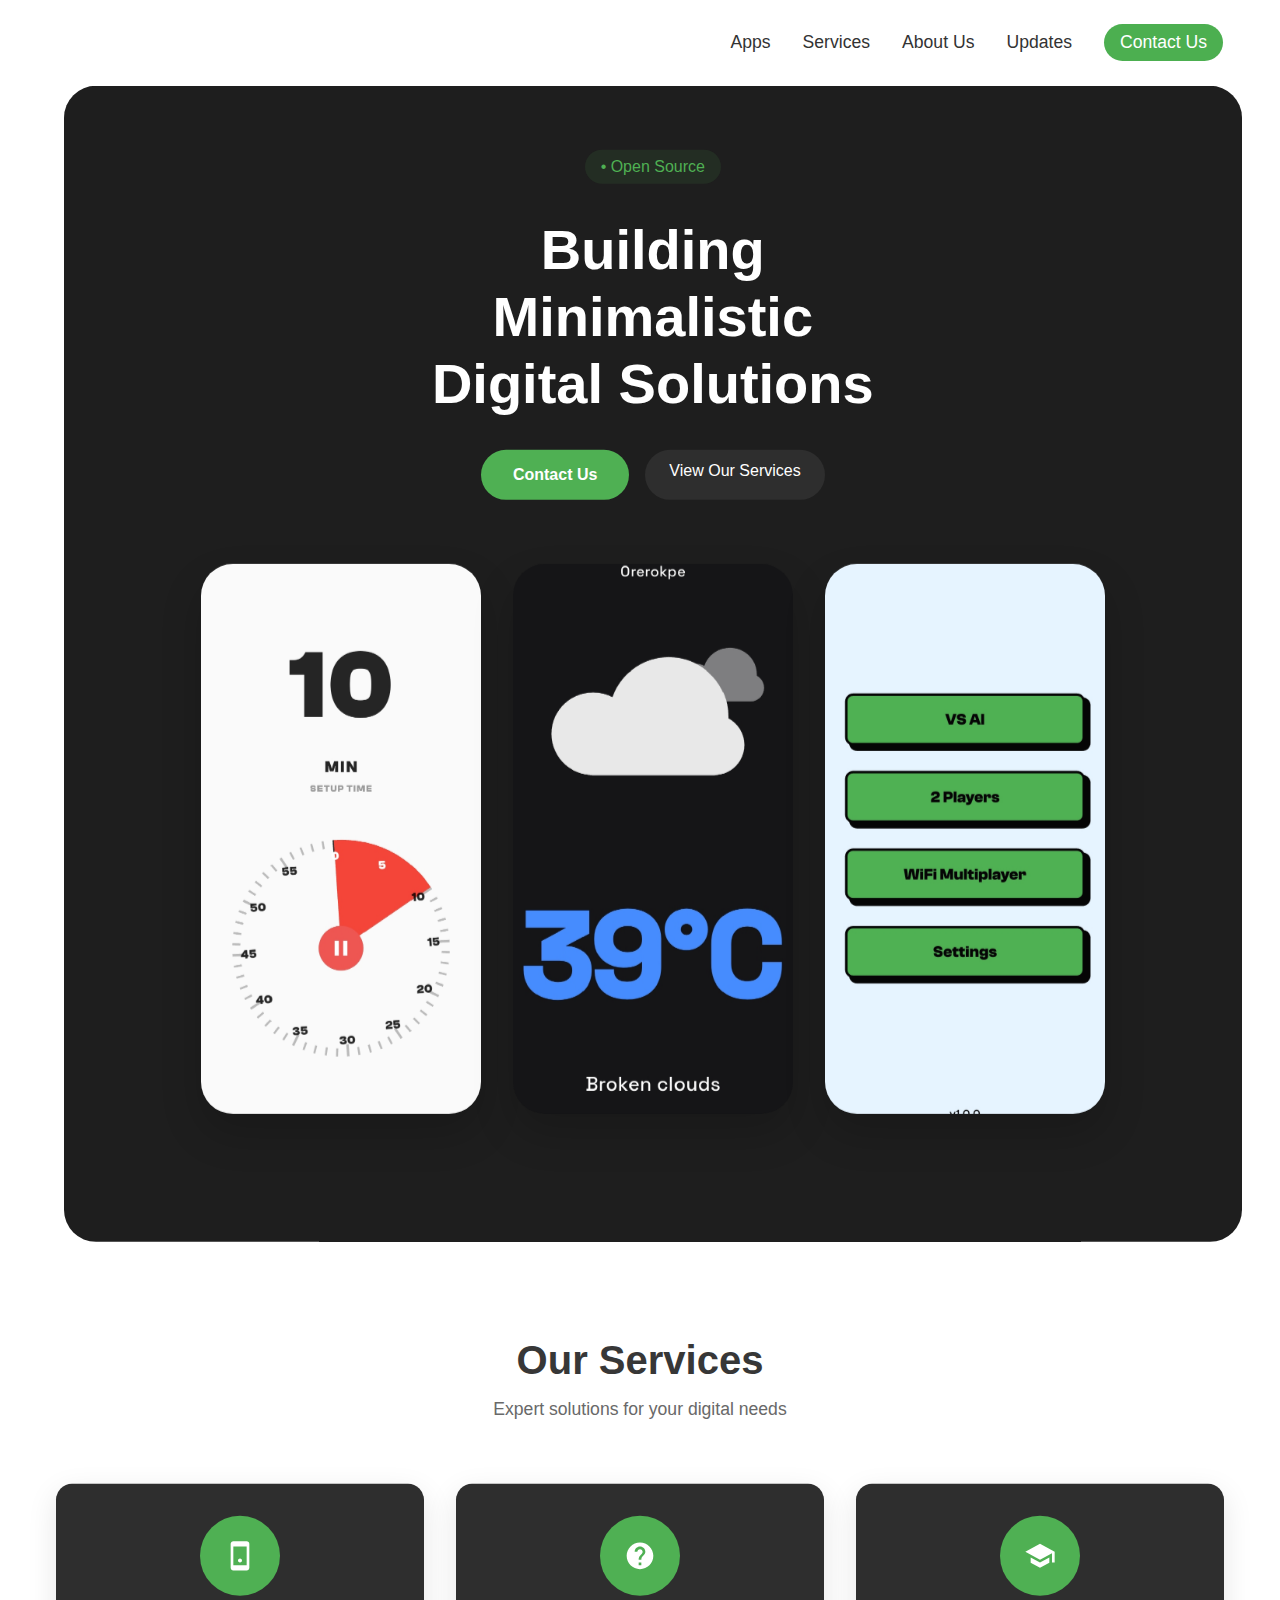
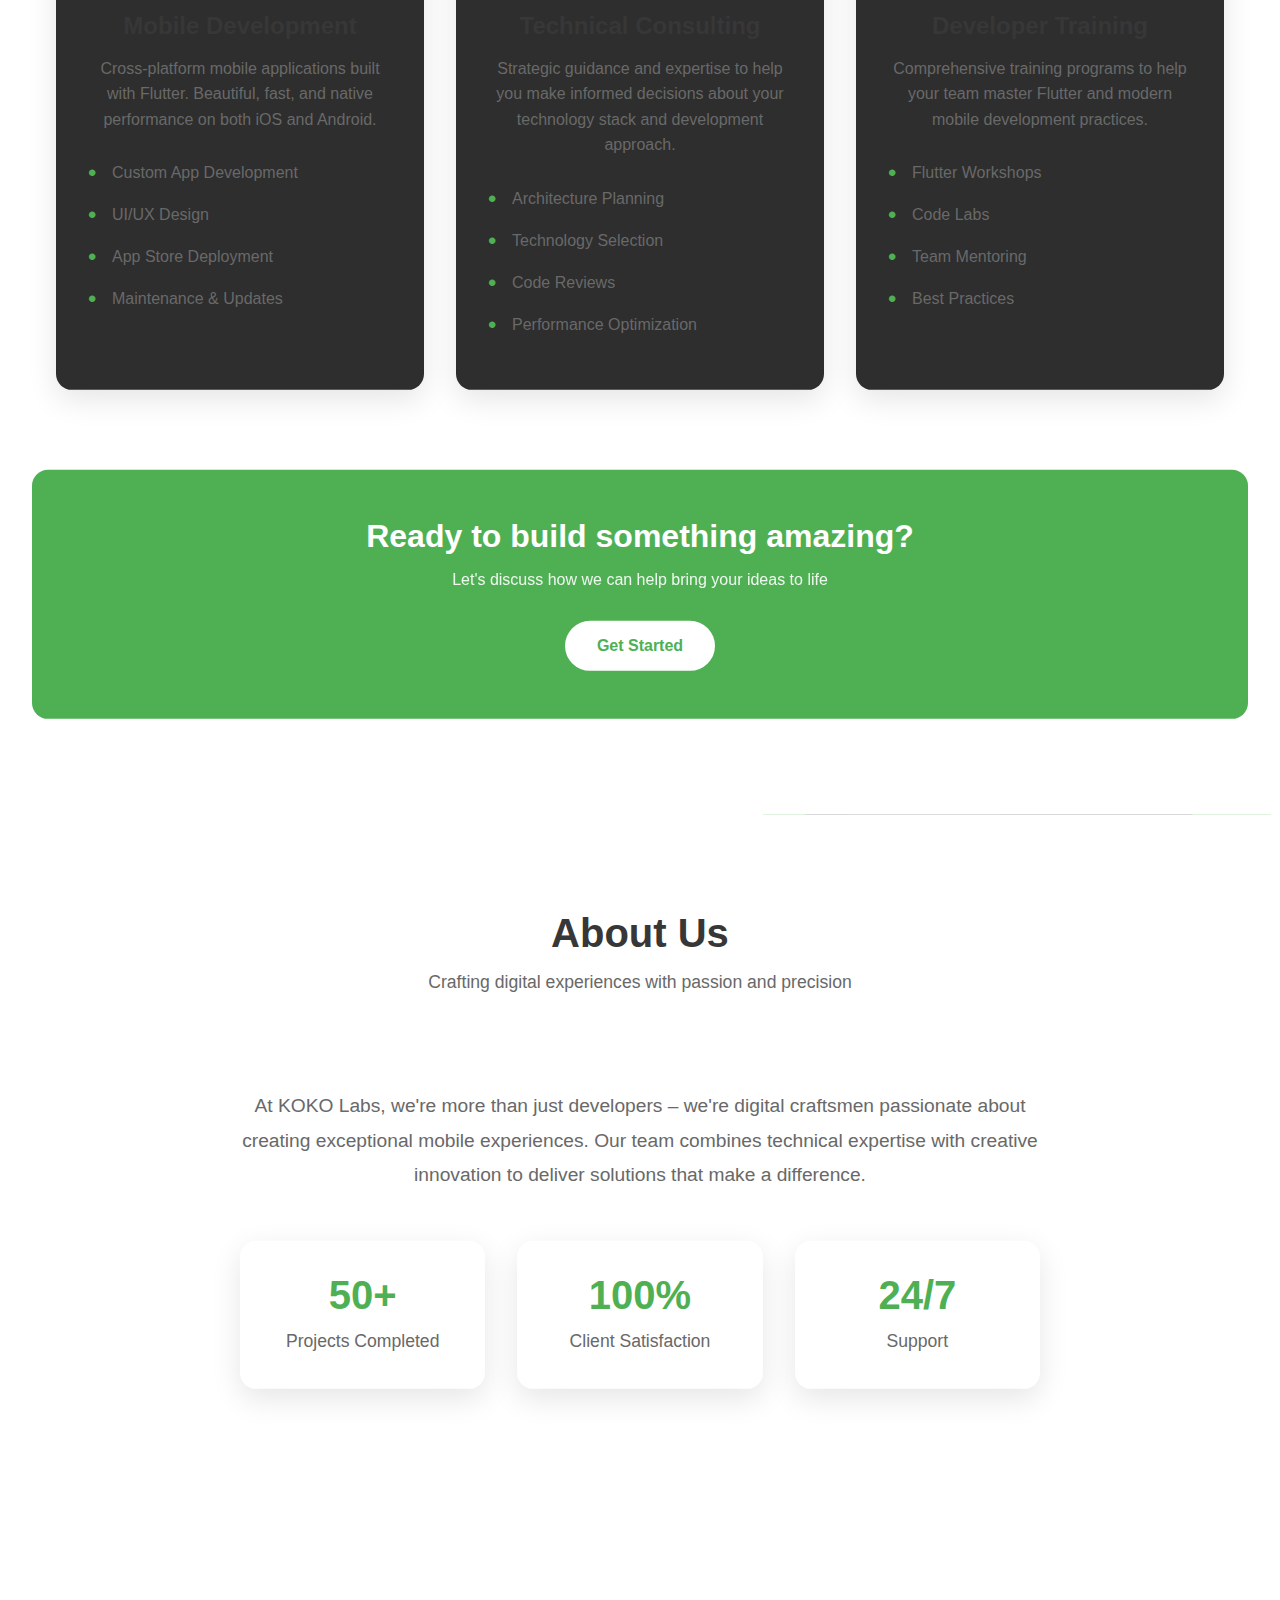
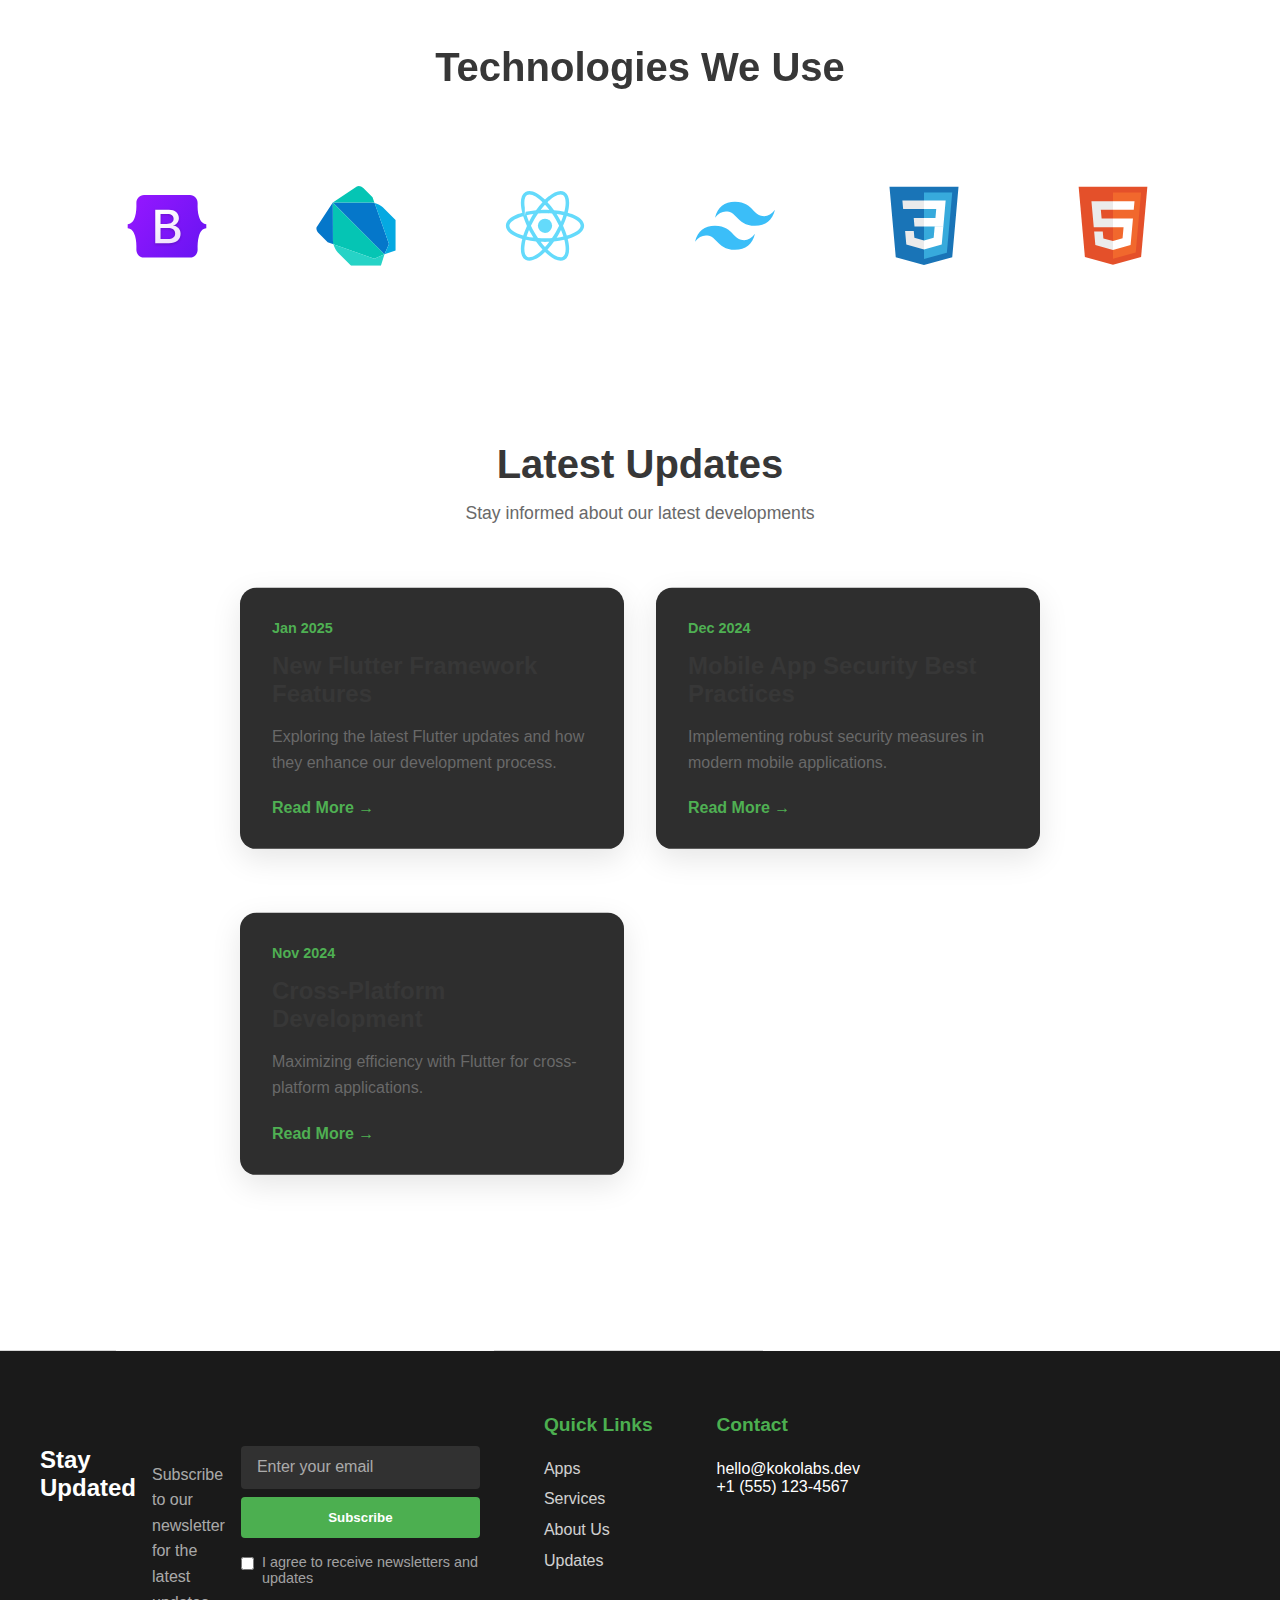
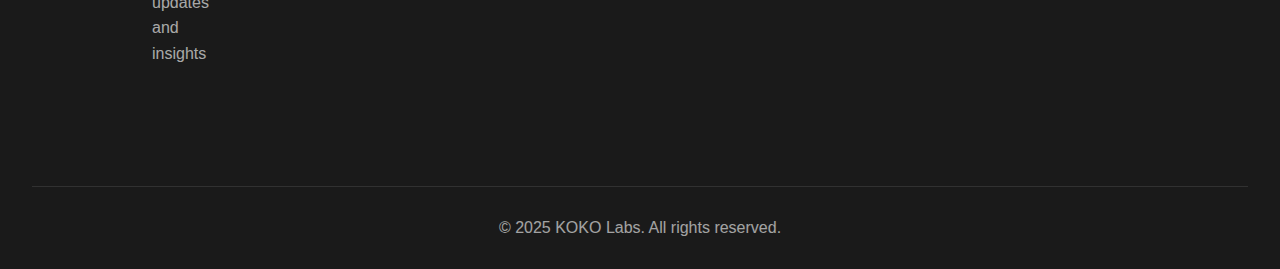
==== commit 2ef631c2: "new file:   about.html 	new file:   apps.html 	new file:   assets/Demos/Tictackoko.jpg 	new file:   " ====
--- a/index.html
+++ b/index.html
@@ -14,11 +14,11 @@
         </div>
         <div class="mobile-menu">☰</div>
         <div class="nav-links">
-            <a href="apps.html">Apps</a>
-            <a href="services.html">Services</a>
-            <a href="about.html">About Us</a>
-            <a href="updates.html">Updates</a>
-            <a href="contact.html" class="contact-btn">Contact Us</a>
+            <a href="#Apps">Apps</a>
+            <a href="#Services">Services</a>
+            <a href="#About Us">About Us</a>
+            <a href="#Updates">Updates</a>
+            <a href="#contact" class="contact-btn">Contact Us</a>
         </div>
     </nav>
 
@@ -27,8 +27,8 @@
             <div class="available-badge">• Open Source</div>
             <h1>Building<br>Minimalistic<br>Digital Solutions</h1>
             <div class="cta-buttons">
-                <a href="contact.html" class="primary-btn">Contact Us</a>
-                <a href="services.html" class="secondary-btn">View Our Services</a>
+                <a href="#contact" class="primary-btn">Contact Us</a>
+                <a href="#portfolio" class="secondary-btn">View Our Services</a>
             </div>
 
             <div class="showcase">
@@ -128,7 +128,7 @@
             <div class="cta-section">
                 <h3>Ready to build something amazing?</h3>
                 <p>Let's discuss how we can help bring your ideas to life</p>
-                <a href="contact.html" class="get-started">Get Started</a>
+                <a href="#contact" class="get-started">Get Started</a>
             </div>
         </section>
 
@@ -166,10 +166,10 @@
                 
                 <svg viewBox="0 0 128 128"><defs><linearGradient id="a" x1="76.079" x2="523.48" y1="10.798" y2="365.95" gradientTransform="translate(1.11 14.613) scale(.24566)" gradientUnits="userSpaceOnUse"><stop offset="0" stop-color="#9013fe"></stop><stop offset="1" stop-color="#6610f2"></stop></linearGradient><linearGradient id="b" x1="193.51" x2="293.51" y1="109.74" y2="278.87" gradientTransform="translate(0 52)" gradientUnits="userSpaceOnUse"><stop offset="0" stop-color="#fff"></stop><stop offset="1" stop-color="#f1e5fc"></stop></linearGradient><filter id="c" width="197" height="249" x="161.9" y="135.46" color-interpolation-filters="sRGB" filterUnits="userSpaceOnUse"><feFlood flood-opacity="0" result="BackgroundImageFix"></feFlood><feColorMatrix in="SourceAlpha" values="0 0 0 0 0 0 0 0 0 0 0 0 0 0 0 0 0 0 127 0"></feColorMatrix><feOffset dy="4"></feOffset><feGaussianBlur stdDeviation="8"></feGaussianBlur><feColorMatrix values="0 0 0 0 0 0 0 0 0 0 0 0 0 0 0 0 0 0 0.15 0"></feColorMatrix><feBlend in2="BackgroundImageFix" result="effect1_dropShadow"></feBlend><feBlend in="SourceGraphic" in2="effect1_dropShadow" result="shape"></feBlend></filter></defs><path fill="url(#a)" d="M14.985 27.712c-.237-6.815 5.072-13.099 12.249-13.099h73.54c7.177 0 12.486 6.284 12.249 13.099-.228 6.546.068 15.026 2.202 21.94 2.141 6.936 5.751 11.319 11.664 11.883v6.387c-5.913.564-9.523 4.947-11.664 11.883-2.134 6.914-2.43 15.394-2.202 21.94.237 6.815-5.072 13.098-12.249 13.098h-73.54c-7.177 0-12.486-6.284-12.249-13.098.228-6.546-.068-15.026-2.203-21.94-2.14-6.935-5.76-11.319-11.673-11.883v-6.387c5.913-.563 9.533-4.947 11.673-11.883 2.135-6.914 2.43-15.394 2.203-21.94z"></path><path fill="url(#b)" d="M267.1 364.46c47.297 0 75.798-23.158 75.798-61.355 0-28.873-20.336-49.776-50.532-53.085v-1.203c22.185-3.609 39.594-24.211 39.594-47.219 0-32.783-25.882-54.138-65.322-54.138h-88.74v217zm-54.692-189.48h45.911c24.958 0 39.131 11.128 39.131 31.279 0 21.505-16.484 33.535-46.372 33.535h-38.67zm0 161.96v-71.431h45.602c32.661 0 49.608 12.03 49.608 35.49 0 23.459-16.484 35.941-47.605 35.941z" filter="url(#c)" transform="translate(1.494 2.203) scale(.24566)"></path></svg>    
                 <svg viewBox="0 0 128 128"><path fill="#00c4b3" d="M35.2 34.9l-8.3-8.3v59.7l.1 2.8c0 1.3.2 2.8.7 4.3l65.6 23.1 16.3-7.2-74.4-74.4z"></path><path d="M27.7 93.4zm81.9 15.9l-16.3 7.2-65.4-23.1c1.3 4.8 4 10.1 7 13.2l21.3 21.2 47.6.1 5.8-18.6z" fill="#22d3c5"></path><path fill="#0075c9" d="M1.7 65.1C-.4 67.3.7 72 4 75.5l14.7 14.8 9.2 3.3c-.3-1.5-.7-3-.7-4.3l-.1-2.8-.2-59.8m82.7 82.6l7.2-16.4-23-65.6c-1.5-.3-3-.6-4.3-.7l-2.9-.1-59.6.1"></path><path d="M93.6 27.3c.2 0 .2 0 0 0 .2 0 .2 0 0 0zm16 82l17.7-5.8V54.8l-20.4-20.5c-3-3-8.3-5.8-13.2-7l23.1 65.6" fill="#00a8e1"></path><path fill="#00c4b3" d="M90.5 18.2L75.7 3.5c-3.4-3.4-8-4.4-10.4-2.3L26.9 26.6h59.5l2.9.1c1.3 0 2.8.2 4.3.7l-3.1-9.2z"></path></svg>
-                <svg viewBox="0 0 128 128"><g fill="#61DAFB"><circle cx="64" cy="64" r="11.4"></circle><path d="M107.3 45.2c-2.2-.8-4.5-1.6-6.9-2.3.6-2.4 1.1-4.8 1.5-7.1 2.1-13.2-.2-22.5-6.6-26.1-1.9-1.1-4-1.6-6.4-1.6-7 0-15.9 5.2-24.9 13.9-9-8.7-17.9-13.9-24.9-13.9-2.4 0-4.5.5-6.4 1.6-6.4 3.7-8.7 13-6.6 26.1.4 2.3.9 4.7 1.5 7.1-2.4.7-4.7 1.4-6.9 2.3C8.2 50 1.4 56.6 1.4 64s6.9 14 19.3 18.8c2.2.8 4.5 1.6 6.9 2.3-.6 2.4-1.1 4.8-1.5 7.1-2.1 13.2.2 22.5 6.6 26.1 1.9 1.1 4 1.6 6.4 1.6 7.1 0 16-5.2 24.9-13.9 9 8.7 17.9 13.9 24.9 13.9 2.4 0 4.5-.5 6.4-1.6 6.4-3.7 8.7-13 6.6-26.1-.4-2.3-.9-4.7-1.5-7.1 2.4-.7 4.7-1.4 6.9-2.3 12.5-4.8 19.3-11.4 19.3-18.8s-6.8-14-19.3-18.8zM92.5 27.3c.2 0 .2 0 0 0 .2 0 .2 0 0 0zm16 82l17.7-5.8V54.8l-20.4-20.5c-3-3-8.3-5.8-13.2-7l23.1 65.6" fill="#61DAFB"></path></g></svg>
+                <svg viewBox="0 0 128 128"><g fill="#61DAFB"><circle cx="64" cy="64" r="11.4"></circle><path d="M107.3 45.2c-2.2-.8-4.5-1.6-6.9-2.3.6-2.4 1.1-4.8 1.5-7.1 2.1-13.2-.2-22.5-6.6-26.1-1.9-1.1-4-1.6-6.4-1.6-7 0-15.9 5.2-24.9 13.9-9-8.7-17.9-13.9-24.9-13.9-2.4 0-4.5.5-6.4 1.6-6.4 3.7-8.7 13-6.6 26.1.4 2.3.9 4.7 1.5 7.1-2.4.7-4.7 1.4-6.9 2.3C8.2 50 1.4 56.6 1.4 64s6.9 14 19.3 18.8c2.2.8 4.5 1.6 6.9 2.3-.6 2.4-1.1 4.8-1.5 7.1-2.1 13.2.2 22.5 6.6 26.1 1.9 1.1 4 1.6 6.4 1.6 7.1 0 16-5.2 24.9-13.9 9 8.7 17.9 13.9 24.9 13.9 2.4 0 4.5-.5 6.4-1.6 6.4-3.7 8.7-13 6.6-26.1-.4-2.3-.9-4.7-1.5-7.1 2.4-.7 4.7-1.4 6.9-2.3 12.5-4.8 19.3-11.4 19.3-18.8s-6.8-14-19.3-18.8zM92.5 14.7c4.1 2.4 5.5 9.8 3.8 20.3-.3 2.1-.8 4.3-1.4 6.6-5.2-1.2-10.7-2-16.5-2.5-3.4-4.8-6.9-9.1-10.4-13 7.4-7.3 14.9-12.3 21-12.3 1.3 0 2.5.3 3.5.9zM81.3 74c-1.8 3.2-3.9 6.4-6.1 9.6-3.7.3-7.4.4-11.2.4-3.9 0-7.6-.1-11.2-.4-2.2-3.2-4.2-6.4-6-9.6-1.9-3.3-3.7-6.7-5.3-10 1.6-3.3 3.4-6.7 5.3-10 1.8-3.2 3.9-6.4 6.1-9.6 3.7-.3 7.4-.4 11.2-.4 3.9 0 7.6.1 11.2.4 2.2 3.2 4.2 6.4 6 9.6 1.9 3.3 3.7 6.7 5.3 10-1.7 3.3-3.4 6.6-5.3 10zm8.3-3.3c1.5 3.5 2.7 6.9 3.8 10.3-3.4.8-7 1.4-10.8 1.9 1.2-1.9 2.5-3.9 3.6-6 1.2-2.1 2.3-4.2 3.4-6.2zM64 97.8c-2.4-2.6-4.7-5.4-6.9-8.3 2.3.1 4.6.2 6.9.2 2.3 0 4.6-.1 6.9-.2-2.2 2.9-4.5 5.7-6.9 8.3zm-18.6-15c-3.8-.5-7.4-1.1-10.8-1.9 1.1-3.3 2.3-6.8 3.8-10.3 1.1 2 2.2 4.1 3.4 6.1 1.2 2.2 2.4 4.1 3.6 6.1zm-7-25.5c-1.5-3.5-2.7-6.9-3.8-10.3 3.4-.8 7-1.4 10.8-1.9-1.2 1.9-2.5 3.9-3.6 6-1.2 2.1-2.3 4.2-3.4 6.2zM64 30.2c2.4 2.6 4.7 5.4 6.9 8.3-2.3-.1-4.6-.2-6.9-.2-2.3 0-4.6.1-6.9.2 2.2-2.9 4.5-5.7 6.9-8.3zm22.2 21l-3.6-6c3.8.5 7.4 1.1 10.8 1.9-1.1 3.3-2.3 6.8-3.8 10.3-1.1-2.1-2.2-4.2-3.4-6.2zM31.7 35c-1.7-10.5-.3-17.9 3.8-20.3 1-.6 2.2-.9 3.5-.9 6 0 13.5 4.9 21 12.3-3.5 3.8-7 8.2-10.4 13-5.8.5-11.3 1.4-16.5 2.5-.6 2.3-1 4.5-1.4 6.6zM7 64c0-4.7 5.7-9.7 15.7-13.4 2-.8 4.2-1.5 6.4-2.1 1.6 5 3.6 10.3 6 15.6-2.4 5.3-4.5 10.5-6 15.5C15.3 75.6 7 69.6 7 64zm28.5 49.3c-4.1-2.4-5.5-9.8-3.8-20.3.3-2.1.8-4.3 1.4-6.6 5.2 1.2 10.7 2 16.5 2.5 3.4 4.8 6.9 9.1 10.4 13-7.4 7.3-14.9 12.3-21 12.3-1.3 0-2.5-.3-3.5-.9zM96.3 93c1.7 10.5.3 17.9-3.8 20.3-1 .6-2.2.9-3.5.9-6 0-13.5-4.9-21-12.3 3.5-3.8 7-8.2 10.4-13 5.8-.5 11.3-1.4 16.5-2.5.6 2.3 1 4.5 1.4 6.6zm9-15.6c-2 .8-4.2 1.5-6.4 2.1-1.6-5-3.6-10.3-6-15.6 2.4-5.3 4.5-10.5 6-15.5 13.8 4 22.1 10 22.1 15.6 0 4.7-5.8 9.7-15.7 13.4z"></path></g></svg>
                 <svg role="img" viewBox="0 0 24 24" xmlns="http://www.w3.org/2000/svg"><title>Tailwind CSS</title><path fill="#38bdf8" d="M12.001,4.8c-3.2,0-5.2,1.6-6,4.8c1.2-1.6,2.6-2.2,4.2-1.8c0.913,0.228,1.565,0.89,2.288,1.624 C13.666,10.618,15.027,12,18.001,12c3.2,0,5.2-1.6,6-4.8c-1.2,1.6-2.6,2.2-4.2,1.8c-0.913-0.228-1.565-0.89-2.288-1.624 C16.337,6.182,14.976,4.8,12.001,4.8z M6.001,12c-3.2,0-5.2,1.6-6,4.8c1.2-1.6,2.6-2.2,4.2-1.8c0.913,0.228,1.565,0.89,2.288,1.624 c1.177,1.194,2.538,2.576,5.512,2.576c3.2,0,5.2-1.6,6-4.8c-1.2,1.6-2.6,2.2-4.2,1.8c-0.913-0.228-1.565-0.89-2.288-1.624 C10.337,13.382,8.976,12,6.001,12z"/></svg>
                 <svg viewBox="0 0 128 128"><path fill="#1572B6" d="M18.814 114.123L8.76 1.352h110.48l-10.064 112.754-45.243 12.543-45.119-12.526z"></path><path fill="#33A9DC" d="M64.001 117.062l36.559-10.136 8.601-96.354h-45.16v106.49z"></path><path fill="#fff" d="M64.001 51.429h18.302l1.264-14.163H64.001V23.435h34.682l-.332 3.711-3.4 38.114h-30.95V51.429z"></path><path fill="#EBEBEB" d="M64.083 87.349l-.061.018-15.403-4.159-.985-11.031H33.752l1.937 21.717 28.331 7.863.063-.018v-14.39z"></path><path fill="#fff" d="M81.127 64.675l-1.666 18.522-15.426 4.164v14.39l28.354-7.858.208-2.337 2.406-26.881H81.127z"></path><path fill="#EBEBEB" d="M64.048 23.435v13.831H30.64l-.277-3.108-.63-7.012-.331-3.711h34.646zm-.047 27.996v13.831H48.792l-.277-3.108-.631-7.012-.33-3.711h16.447z"></path></svg>
-                <svg viewBox="0 0 128 128"><path fill="#E44D26" d="M19.037 113.876L9.032 1.661h109.936l-10.016 112.198-45.019 12.48z"></path><path fill="#F16529" d="M64 116.8l36.378-10.086 8.559-95.878H64z"></path><path fill="#EBEBEB" d="M64 52.455H45.788L44.53 38.361H64V24.599H29.489l.33 3.692 3.382 37.927H64zm0 35.743l-.061.017-15.327-4.14-.979-10.975H33.816l1.928 21.609 28.193 7.826.063-.017z"></path><path fill="#fff" d="M63.952 52.455v13.763h16.947l-1.597 17.849-15.35 4.143v14.319l28.215-7.82.207-2.325 3.234-36.233.335-3.696h-3.708zm0-27.856v13.762h33.244l.276-3.092.628-6.978.329-3.692z"></path>
+                <svg viewBox="0 0 128 128"><path fill="#E44D26" d="M19.037 113.876L9.032 1.661h109.936l-10.016 112.198-45.019 12.48z"></path><path fill="#F16529" d="M64 116.8l36.378-10.086 8.559-95.878H64z"></path><path fill="#EBEBEB" d="M64 52.455H45.788L44.53 38.361H64V24.599H29.489l.33 3.692 3.382 37.927H64zm0 35.743l-.061.017-15.327-4.14-.979-10.975H33.816l1.928 21.609 28.193 7.826.063-.017z"></path><path fill="#fff" d="M63.952 52.455v13.763h16.947l-1.597 17.849-15.35 4.143v14.319l28.215-7.82.207-2.325 3.234-36.233.335-3.696h-3.708zm0-27.856v13.762h33.244l.276-3.092.628-6.978.329-3.692z"></path></svg>
               
             </div>
         </section>
@@ -226,10 +226,10 @@
                 <div class="footer-right">
                     <div class="footer-section">
                         <h4>Quick Links</h4>
-                        <a href="apps.html">Apps</a>
-                        <a href="services.html">Services</a>
-                        <a href="about.html">About Us</a>
-                        <a href="updates.html">Updates</a>
+                        <a href="#Apps">Apps</a>
+                        <a href="#Services">Services</a>
+                        <a href="#About Us">About Us</a>
+                        <a href="#Updates">Updates</a>
                     </div>
                     <div class="footer-section">
                         <h4>Contact</h4>
@@ -251,7 +251,6 @@
 
     <script src="https://kit.fontawesome.com/your-kit-code.js"></script>
     <script src="https://unpkg.com/@lottiefiles/lottie-player@latest/dist/lottie-player.js"></script>
-    <script src="js/common.js"></script>
     <script src="script.js"></script>
     <script src="https://cdnjs.cloudflare.com/ajax/libs/gsap/3.11.5/gsap.min.js"></script>
     <script src="https://cdnjs.cloudflare.com/ajax/libs/gsap/3.11.5/ScrollTrigger.min.js"></script>
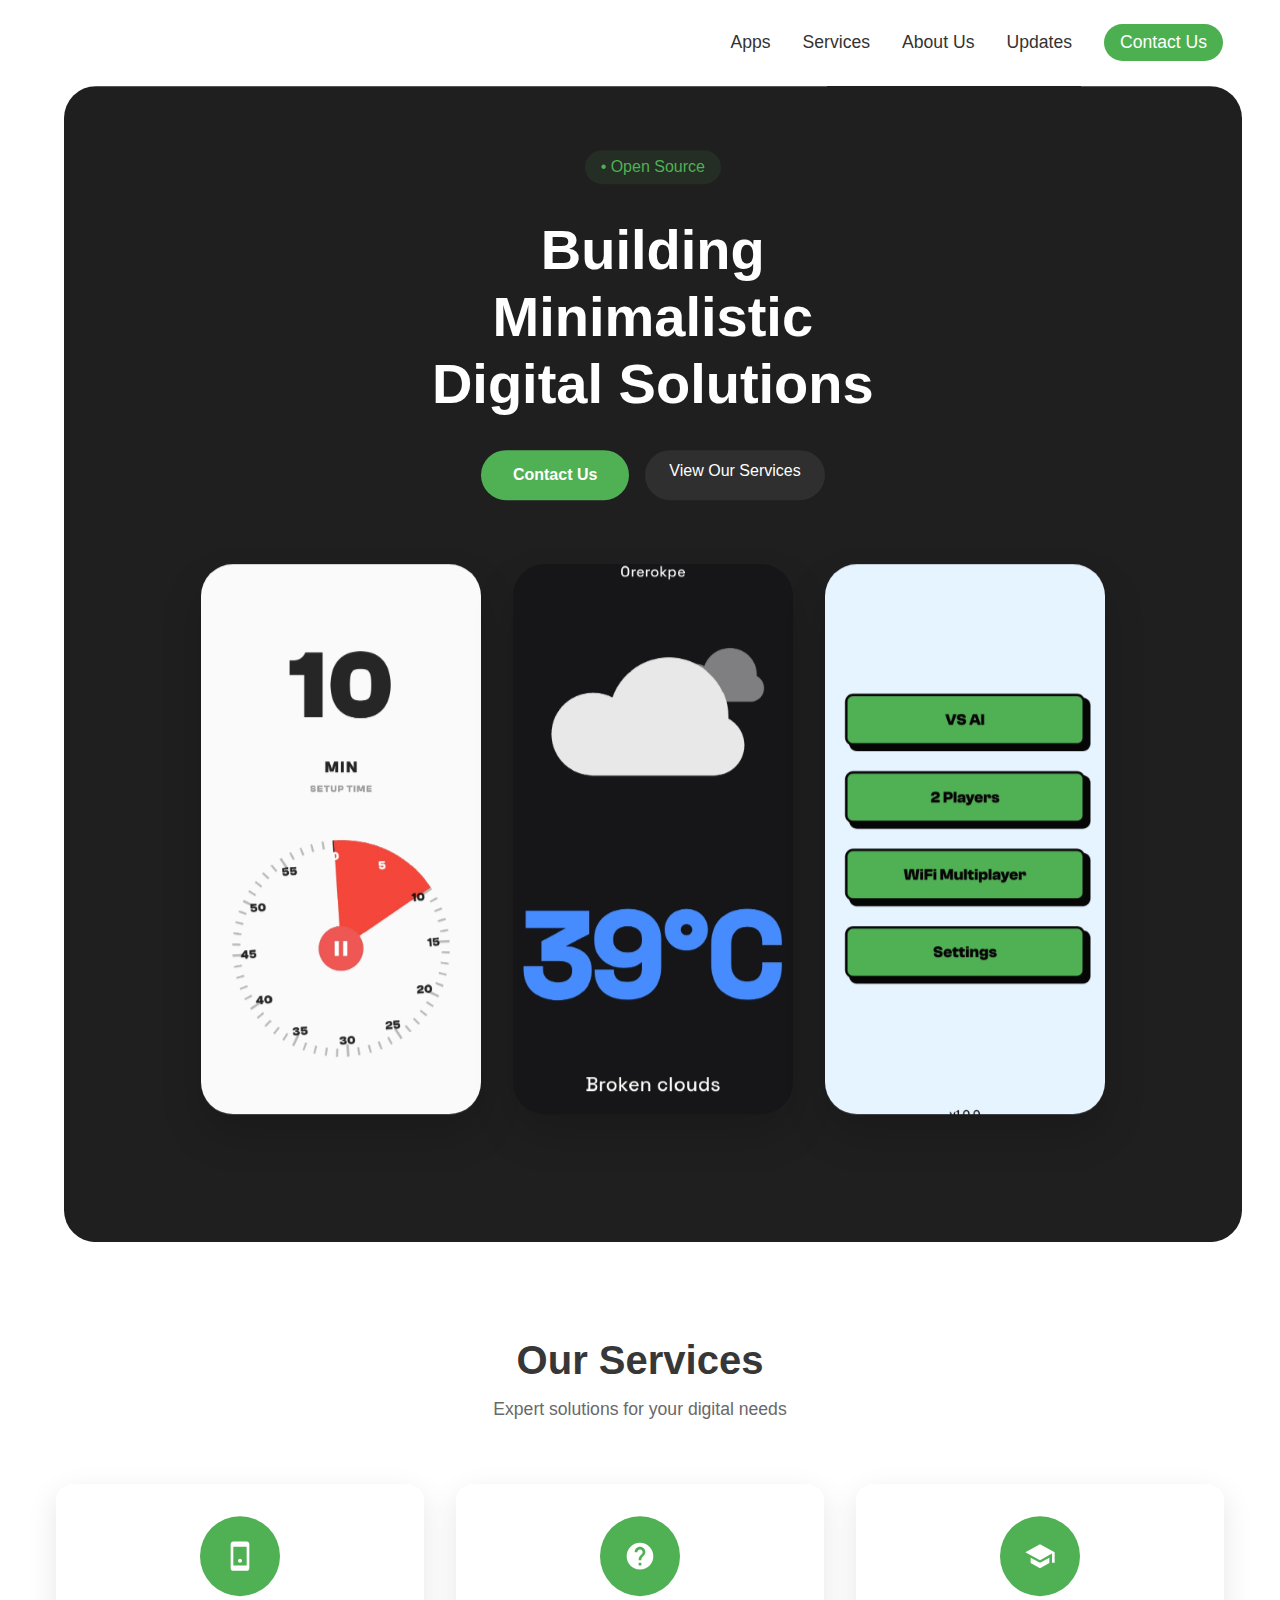
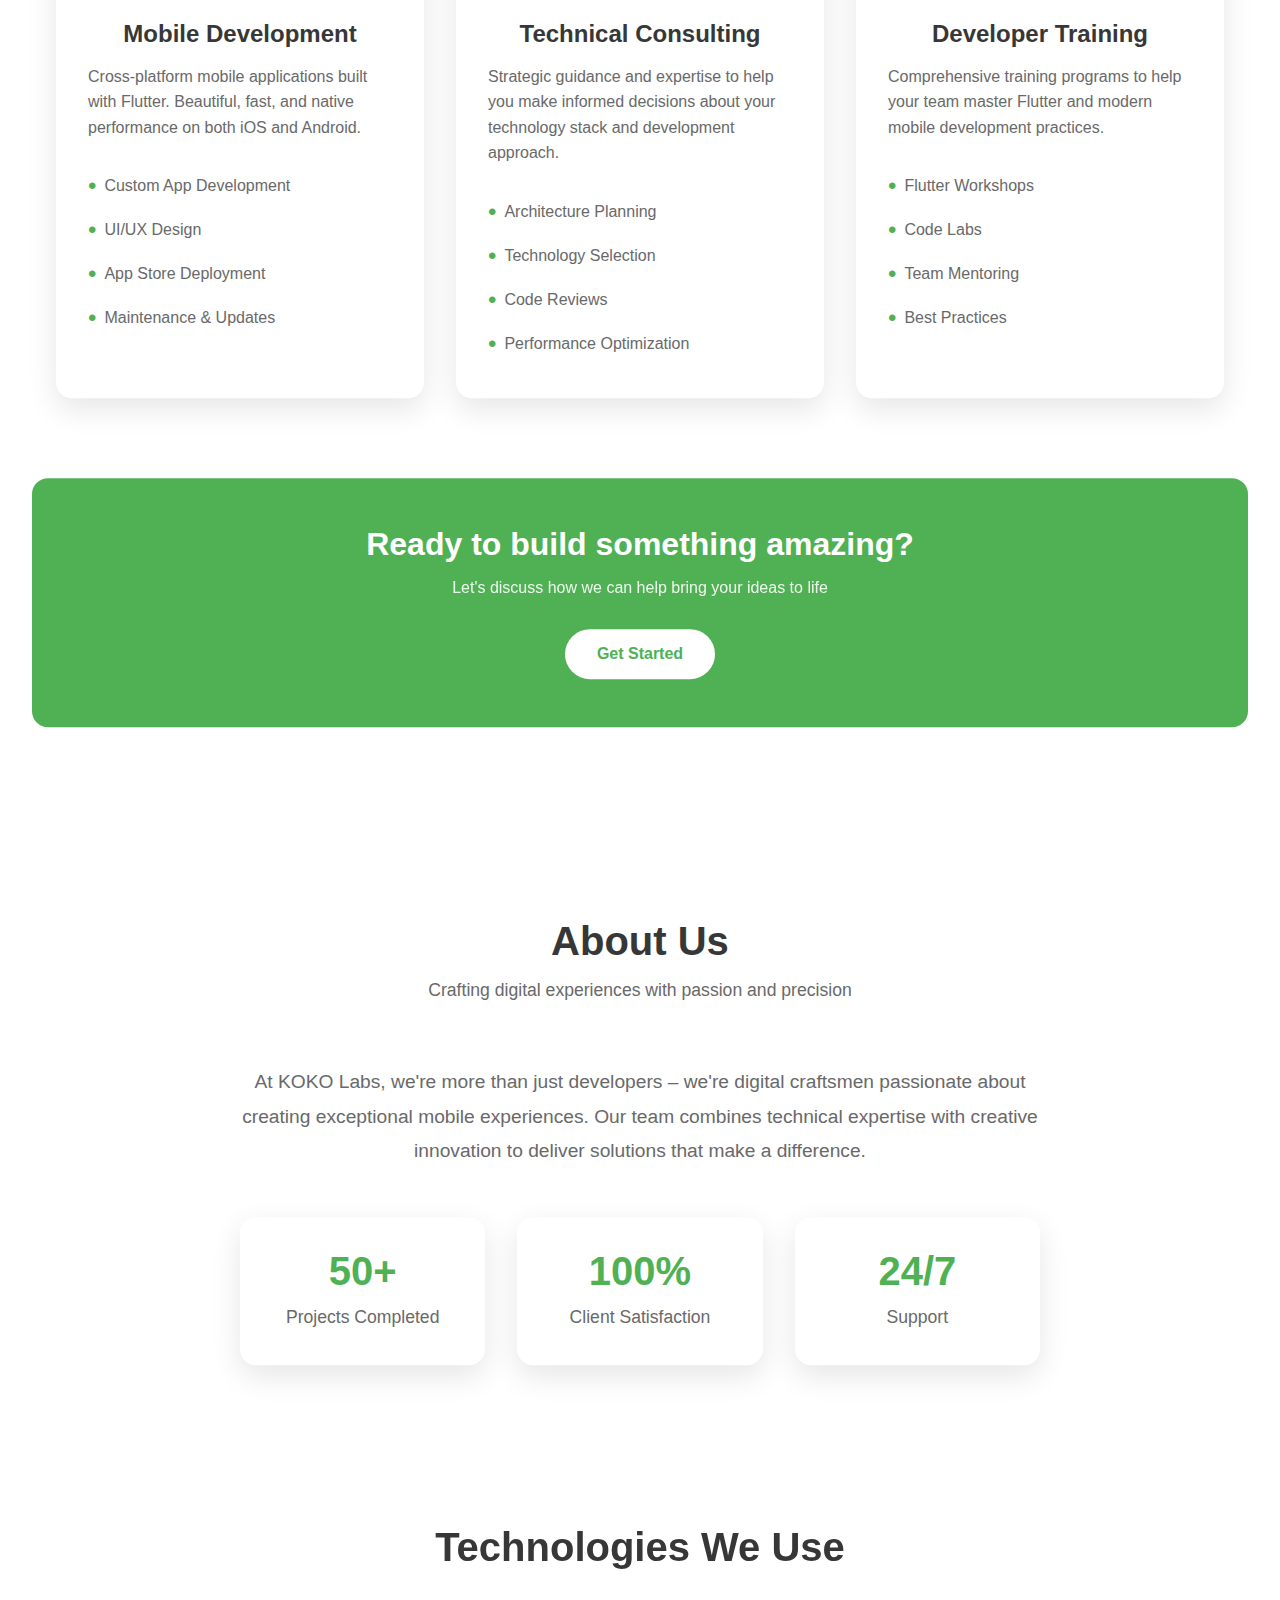
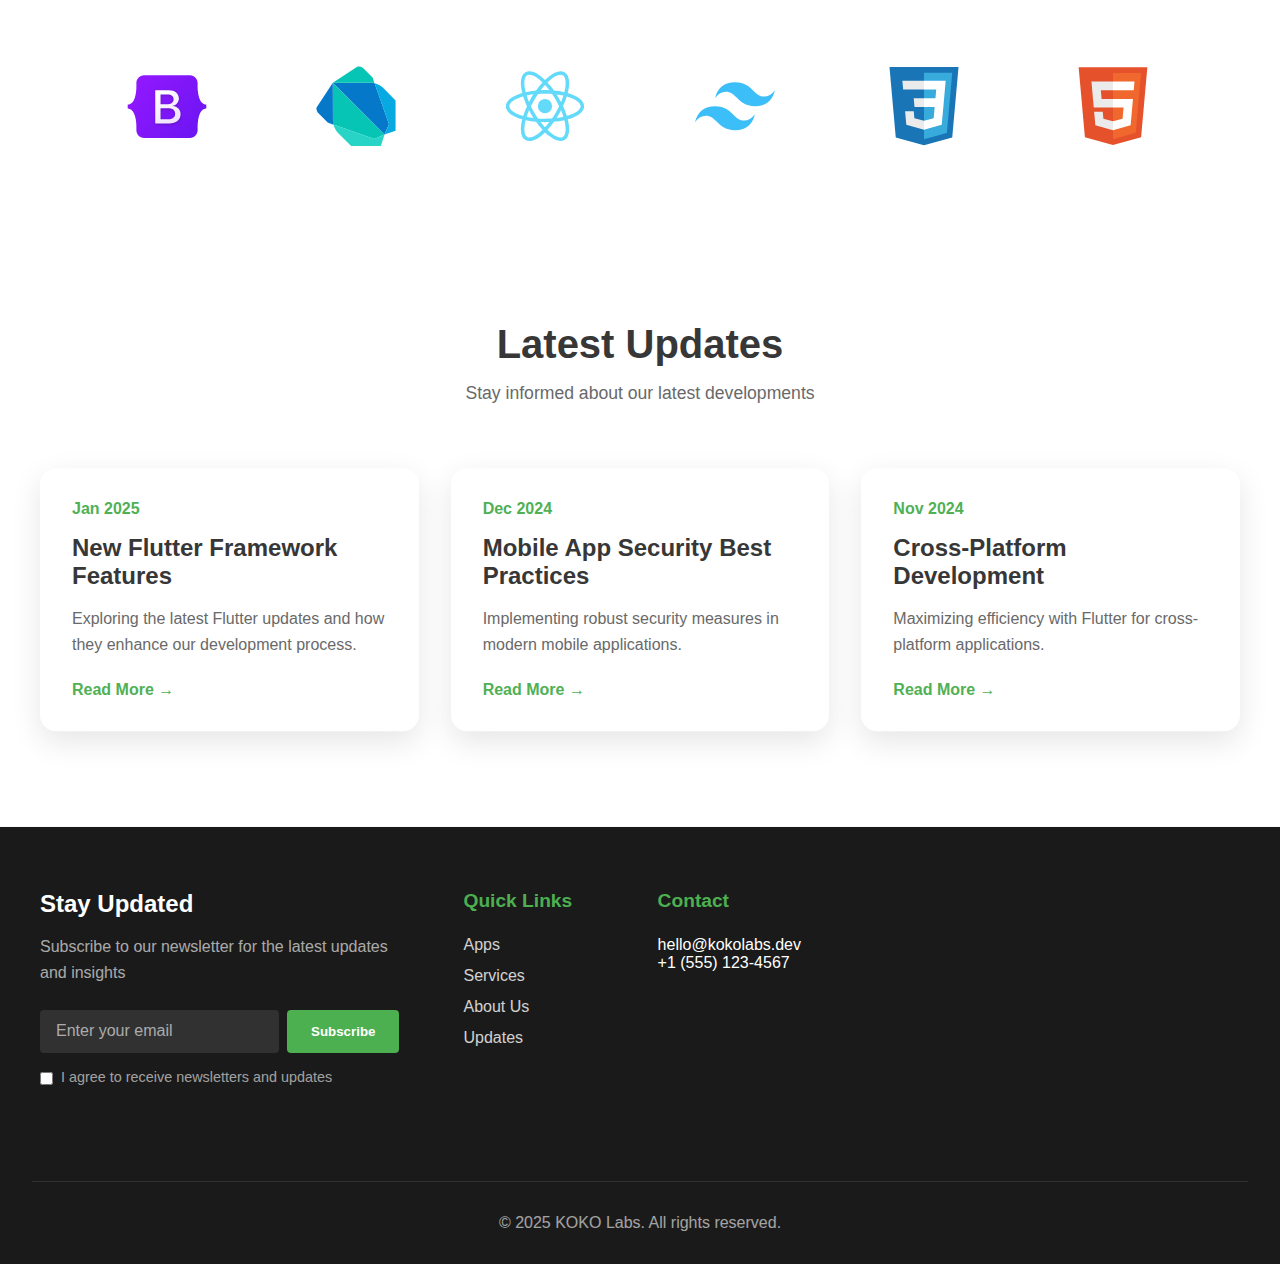
==== commit 5e45286b: "modified:   index.html 	new file:   services.html 	modified:   styles.css" ====
--- a/index.html
+++ b/index.html
@@ -34,7 +34,7 @@
             <div class="showcase">
                 <div class="carousel-container">
                     <div class="phone-card card1 active">
-                        <img src="assets/Demos/Timerkokodemo.jpg" alt="Timer App" onerror="this.onerror=null; console.error('Failed to load image:', this.src);" loading="lazy">
+                        <img src="assets/Demos/Timerkokodemo.jpg" alt="Timer App">
                         <div class="card-info">
                             <h3>Timerkoko</h3>
                             <p>A minimalist timer application with intuitive controls and clean design</p>
@@ -45,7 +45,7 @@
                         </div>
                     </div>
                     <div class="phone-card card2">
-                        <img src="assets/Demos/weatherkokodemo.jpg" alt="Weather App" onerror="this.onerror=null; console.error('Failed to load image:', this.src);" loading="lazy">
+                        <img src="assets/Demos/weatherkokodemo.jpg" alt="Weather App">
                         <div class="card-info">
                             <h3>Weatherkoko</h3>
                             <p>Real-time weather updates with beautiful visualizations and forecast data</p>
@@ -56,7 +56,7 @@
                         </div>
                     </div>
                     <div class="phone-card card3">
-                        <img src="assets/Demos/Tictackoko.jpg" alt="TicTacKoko Game" onerror="this.onerror=null; console.error('Failed to load image:', this.src);" loading="lazy">
+                        <img src="assets/Demos/Tictackoko.jpg" alt="TicTacKoko Game">
                         <div class="card-info">
                             <h3>TicTacKoko</h3>
                             <p>A modern take on the classic Tic-Tac-Toe game with beautiful animations and multiplayer mode</p>
@@ -84,7 +84,7 @@
             <div class="services-grid">
                 <div class="service-card">
                     <div class="service-icon">
-                        <img src="assets/icons/mobile-dev.svg" alt="Mobile Development" onerror="this.onerror=null; console.error('Failed to load image:', this.src);" loading="lazy">
+                        <img src="assets/icons/mobile-dev.svg" alt="Mobile Development">
                     </div>
                     <h3>Mobile Development</h3>
                     <p>Cross-platform mobile applications built with Flutter. Beautiful, fast, and native performance on both iOS and Android.</p>
@@ -98,7 +98,7 @@
 
                 <div class="service-card">
                     <div class="service-icon">
-                        <img src="assets/icons/consulting.svg" alt="Technical Consulting" onerror="this.onerror=null; console.error('Failed to load image:', this.src);" loading="lazy">
+                        <img src="assets/icons/consulting.svg" alt="Technical Consulting">
                     </div>
                     <h3>Technical Consulting</h3>
                     <p>Strategic guidance and expertise to help you make informed decisions about your technology stack and development approach.</p>
@@ -112,7 +112,7 @@
 
                 <div class="service-card">
                     <div class="service-icon">
-                        <img src="assets/icons/training.svg" alt="Developer Training" onerror="this.onerror=null; console.error('Failed to load image:', this.src);" loading="lazy">
+                        <img src="assets/icons/training.svg" alt="Developer Training">
                     </div>
                     <h3>Developer Training</h3>
                     <p>Comprehensive training programs to help your team master Flutter and modern mobile development practices.</p>
@@ -166,7 +166,7 @@
                 
                 <svg viewBox="0 0 128 128"><defs><linearGradient id="a" x1="76.079" x2="523.48" y1="10.798" y2="365.95" gradientTransform="translate(1.11 14.613) scale(.24566)" gradientUnits="userSpaceOnUse"><stop offset="0" stop-color="#9013fe"></stop><stop offset="1" stop-color="#6610f2"></stop></linearGradient><linearGradient id="b" x1="193.51" x2="293.51" y1="109.74" y2="278.87" gradientTransform="translate(0 52)" gradientUnits="userSpaceOnUse"><stop offset="0" stop-color="#fff"></stop><stop offset="1" stop-color="#f1e5fc"></stop></linearGradient><filter id="c" width="197" height="249" x="161.9" y="135.46" color-interpolation-filters="sRGB" filterUnits="userSpaceOnUse"><feFlood flood-opacity="0" result="BackgroundImageFix"></feFlood><feColorMatrix in="SourceAlpha" values="0 0 0 0 0 0 0 0 0 0 0 0 0 0 0 0 0 0 127 0"></feColorMatrix><feOffset dy="4"></feOffset><feGaussianBlur stdDeviation="8"></feGaussianBlur><feColorMatrix values="0 0 0 0 0 0 0 0 0 0 0 0 0 0 0 0 0 0 0.15 0"></feColorMatrix><feBlend in2="BackgroundImageFix" result="effect1_dropShadow"></feBlend><feBlend in="SourceGraphic" in2="effect1_dropShadow" result="shape"></feBlend></filter></defs><path fill="url(#a)" d="M14.985 27.712c-.237-6.815 5.072-13.099 12.249-13.099h73.54c7.177 0 12.486 6.284 12.249 13.099-.228 6.546.068 15.026 2.202 21.94 2.141 6.936 5.751 11.319 11.664 11.883v6.387c-5.913.564-9.523 4.947-11.664 11.883-2.134 6.914-2.43 15.394-2.202 21.94.237 6.815-5.072 13.098-12.249 13.098h-73.54c-7.177 0-12.486-6.284-12.249-13.098.228-6.546-.068-15.026-2.203-21.94-2.14-6.935-5.76-11.319-11.673-11.883v-6.387c5.913-.563 9.533-4.947 11.673-11.883 2.135-6.914 2.43-15.394 2.203-21.94z"></path><path fill="url(#b)" d="M267.1 364.46c47.297 0 75.798-23.158 75.798-61.355 0-28.873-20.336-49.776-50.532-53.085v-1.203c22.185-3.609 39.594-24.211 39.594-47.219 0-32.783-25.882-54.138-65.322-54.138h-88.74v217zm-54.692-189.48h45.911c24.958 0 39.131 11.128 39.131 31.279 0 21.505-16.484 33.535-46.372 33.535h-38.67zm0 161.96v-71.431h45.602c32.661 0 49.608 12.03 49.608 35.49 0 23.459-16.484 35.941-47.605 35.941z" filter="url(#c)" transform="translate(1.494 2.203) scale(.24566)"></path></svg>    
                 <svg viewBox="0 0 128 128"><path fill="#00c4b3" d="M35.2 34.9l-8.3-8.3v59.7l.1 2.8c0 1.3.2 2.8.7 4.3l65.6 23.1 16.3-7.2-74.4-74.4z"></path><path d="M27.7 93.4zm81.9 15.9l-16.3 7.2-65.4-23.1c1.3 4.8 4 10.1 7 13.2l21.3 21.2 47.6.1 5.8-18.6z" fill="#22d3c5"></path><path fill="#0075c9" d="M1.7 65.1C-.4 67.3.7 72 4 75.5l14.7 14.8 9.2 3.3c-.3-1.5-.7-3-.7-4.3l-.1-2.8-.2-59.8m82.7 82.6l7.2-16.4-23-65.6c-1.5-.3-3-.6-4.3-.7l-2.9-.1-59.6.1"></path><path d="M93.6 27.3c.2 0 .2 0 0 0 .2 0 .2 0 0 0zm16 82l17.7-5.8V54.8l-20.4-20.5c-3-3-8.3-5.8-13.2-7l23.1 65.6" fill="#00a8e1"></path><path fill="#00c4b3" d="M90.5 18.2L75.7 3.5c-3.4-3.4-8-4.4-10.4-2.3L26.9 26.6h59.5l2.9.1c1.3 0 2.8.2 4.3.7l-3.1-9.2z"></path></svg>
-                <svg viewBox="0 0 128 128"><g fill="#61DAFB"><circle cx="64" cy="64" r="11.4"></circle><path d="M107.3 45.2c-2.2-.8-4.5-1.6-6.9-2.3.6-2.4 1.1-4.8 1.5-7.1 2.1-13.2-.2-22.5-6.6-26.1-1.9-1.1-4-1.6-6.4-1.6-7 0-15.9 5.2-24.9 13.9-9-8.7-17.9-13.9-24.9-13.9-2.4 0-4.5.5-6.4 1.6-6.4 3.7-8.7 13-6.6 26.1.4 2.3.9 4.7 1.5 7.1-2.4.7-4.7 1.4-6.9 2.3C8.2 50 1.4 56.6 1.4 64s6.9 14 19.3 18.8c2.2.8 4.5 1.6 6.9 2.3-.6 2.4-1.1 4.8-1.5 7.1-2.1 13.2.2 22.5 6.6 26.1 1.9 1.1 4 1.6 6.4 1.6 7.1 0 16-5.2 24.9-13.9 9 8.7 17.9 13.9 24.9 13.9 2.4 0 4.5-.5 6.4-1.6 6.4-3.7 8.7-13 6.6-26.1-.4-2.3-.9-4.7-1.5-7.1 2.4-.7 4.7-1.4 6.9-2.3 12.5-4.8 19.3-11.4 19.3-18.8s-6.8-14-19.3-18.8zM92.5 14.7c4.1 2.4 5.5 9.8 3.8 20.3-.3 2.1-.8 4.3-1.4 6.6-5.2-1.2-10.7-2-16.5-2.5-3.4-4.8-6.9-9.1-10.4-13 7.4-7.3 14.9-12.3 21-12.3 1.3 0 2.5.3 3.5.9zM81.3 74c-1.8 3.2-3.9 6.4-6.1 9.6-3.7.3-7.4.4-11.2.4-3.9 0-7.6-.1-11.2-.4-2.2-3.2-4.2-6.4-6-9.6-1.9-3.3-3.7-6.7-5.3-10 1.6-3.3 3.4-6.7 5.3-10 1.8-3.2 3.9-6.4 6.1-9.6 3.7-.3 7.4-.4 11.2-.4 3.9 0 7.6.1 11.2.4 2.2 3.2 4.2 6.4 6 9.6 1.9 3.3 3.7 6.7 5.3 10-1.7 3.3-3.4 6.6-5.3 10zm8.3-3.3c1.5 3.5 2.7 6.9 3.8 10.3-3.4.8-7 1.4-10.8 1.9 1.2-1.9 2.5-3.9 3.6-6 1.2-2.1 2.3-4.2 3.4-6.2zM64 97.8c-2.4-2.6-4.7-5.4-6.9-8.3 2.3.1 4.6.2 6.9.2 2.3 0 4.6-.1 6.9-.2-2.2 2.9-4.5 5.7-6.9 8.3zm-18.6-15c-3.8-.5-7.4-1.1-10.8-1.9 1.1-3.3 2.3-6.8 3.8-10.3 1.1 2 2.2 4.1 3.4 6.1 1.2 2.2 2.4 4.1 3.6 6.1zm-7-25.5c-1.5-3.5-2.7-6.9-3.8-10.3 3.4-.8 7-1.4 10.8-1.9-1.2 1.9-2.5 3.9-3.6 6-1.2 2.1-2.3 4.2-3.4 6.2zM64 30.2c2.4 2.6 4.7 5.4 6.9 8.3-2.3-.1-4.6-.2-6.9-.2-2.3 0-4.6.1-6.9.2 2.2-2.9 4.5-5.7 6.9-8.3zm22.2 21l-3.6-6c3.8.5 7.4 1.1 10.8 1.9-1.1 3.3-2.3 6.8-3.8 10.3-1.1-2.1-2.2-4.2-3.4-6.2zM31.7 35c-1.7-10.5-.3-17.9 3.8-20.3 1-.6 2.2-.9 3.5-.9 6 0 13.5 4.9 21 12.3-3.5 3.8-7 8.2-10.4 13-5.8.5-11.3 1.4-16.5 2.5-.6 2.3-1 4.5-1.4 6.6zM7 64c0-4.7 5.7-9.7 15.7-13.4 2-.8 4.2-1.5 6.4-2.1 1.6 5 3.6 10.3 6 15.6-2.4 5.3-4.5 10.5-6 15.5C15.3 75.6 7 69.6 7 64zm28.5 49.3c-4.1-2.4-5.5-9.8-3.8-20.3.3-2.1.8-4.3 1.4-6.6 5.2 1.2 10.7 2 16.5 2.5 3.4 4.8 6.9 9.1 10.4 13-7.4 7.3-14.9 12.3-21 12.3-1.3 0-2.5-.3-3.5-.9zM96.3 93c1.7 10.5.3 17.9-3.8 20.3-1 .6-2.2.9-3.5.9-6 0-13.5-4.9-21-12.3 3.5-3.8 7-8.2 10.4-13 5.8-.5 11.3-1.4 16.5-2.5.6 2.3 1 4.5 1.4 6.6zm9-15.6c-2 .8-4.2 1.5-6.4 2.1-1.6-5-3.6-10.3-6-15.6 2.4-5.3 4.5-10.5 6-15.5 13.8 4 22.1 10 22.1 15.6 0 4.7-5.8 9.7-15.7 13.4z"></path></g></svg>
+                <svg viewBox="0 0 128 128"><g fill="#61DAFB"><circle cx="64" cy="64" r="11.4"></circle><path d="M107.3 45.2c-2.2-.8-4.5-1.6-6.9-2.3.6-2.4 1.1-4.8 1.5-7.1 2.1-13.2-.2-22.5-6.6-26.1-1.9-1.1-4-1.6-6.4-1.6-7 0-15.9 5.2-24.9 13.9-9-8.7-17.9-13.9-24.9-13.9-2.4 0-4.5.5-6.4 1.6-6.4 3.7-8.7 13-6.6 26.1.4 2.3.9 4.7 1.5 7.1-2.4.7-4.7 1.4-6.9 2.3C8.2 50 1.4 56.6 1.4 64s6.9 14 19.3 18.8c2.2.8 4.5 1.6 6.9 2.3-.6 2.4-1.1 4.8-1.5 7.1-2.1 13.2.2 22.5 6.6 26.1 1.9 1.1 4 1.6 6.4 1.6 7.1 0 16-5.2 24.9-13.9 9 8.7 17.9 13.9 24.9 13.9 2.4 0 4.5-.5 6.4-1.6 6.4-3.7 8.7-13 6.6-26.1-.4-2.3-.9-4.7-1.5-7.1 2.4-.7 4.7-1.4 6.9-2.3 12.5-4.8 19.3-11.4 19.3-18.8s-6.8-14-19.3-18.8zM92.5 14.7c4.1 2.4 5.5 9.8 3.8 20.3-.3 2.1-.8 4.3-1.4 6.6-5.2-1.2-10.7-2-16.5-2.5-3.4-4.8-6.9-9.1-10.4-13 7.4-7.3 14.9-12.3 21-12.3 1.3 0 2.5.3 3.5.9zM81.3 74c-1.8 3.2-3.9 6.4-6.1 9.6-3.7.3-7.4.4-11.2.4-3.9 0-7.6-.1-11.2-.4-2.2-3.2-4.2-6.4-6-9.6-1.9-3.3-3.7-6.7-5.3-10 1.6-3.3 3.4-6.7 5.3-10 1.8-3.2 3.9-6.4 6.1-9.6 3.7-.3 7.4-.4 11.2-.4 3.9 0 7.6.1 11.2.4 2.2 3.2 4.2 6.4 6 9.6 1.9 3.3 3.7 6.7 5.3 10-1.7 3.3-3.4 6.6-5.3 10zm8.3-3.3c1.5 3.5 2.7 6.9 3.8 10.3-3.4.8-7 1.4-10.8 1.9 1.2-1.9 2.5-3.9 3.6-6 1.2-2.1 2.3-4.2 3.4-6.2zM64 97.8c-2.4-2.6-4.7-5.4-6.9-8.3 2.3.1 4.6.2 6.9.2 2.3 0 4.6-.1 6.9-.2-2.2 2.9-4.5 5.7-6.9 8.3zm-18.6-15c-3.8-.5-7.4-1.1-10.8-1.9 1.1-3.3 2.3-6.8 3.8-10.3 1.1 2 2.2 4.1 3.4 6.1 1.2 2.2 2.4 4.1 3.6 6.1zm-7-25.5c-1.5-3.5-2.7-6.9-3.8-10.3 3.4-.8 7-1.4 10.8-1.9-1.2 1.9-2.5 3.9-3.6 6-1.2 2.1-2.3 4.2-3.4 6.2zM64 30.2c2.4 2.6 4.7 5.4 6.9 8.3-2.3-.1-4.6-.2-6.9-.2-2.3 0-4.6.1-6.9.2 2.2-2.9 4.5-5.7 6.9-8.3zm22.2 21l-3.6-6c3.8.5 7.4 1.1 10.8 1.9-1.1 3.3-2.3 6.8-3.8 10.3-1.1-2.1-2.2-4.2-3.4-6.2zM31.7 35c-1.7-10.5-.3-17.9 3.8-20.3 1-.6 2.2-.9 3.5-.9 6 0 13.5 4.9 21 12.3-3.5 3.8-7 8.2-10.4 13-5.8.5-11.3 1.4-16.5 2.5-.6-2.3-1-4.5-1.4-6.6zM7 64c0-4.7 5.7-9.7 15.7-13.4 2-.8 4.2-1.5 6.4-2.1 1.6 5 3.6 10.3 6 15.6-2.4 5.3-4.5 10.5-6 15.5C15.3 75.6 7 69.6 7 64zm28.5 49.3c-4.1-2.4-5.5-9.8-3.8-20.3.3-2.1.8-4.3 1.4-6.6 5.2 1.2 10.7 2 16.5 2.5 3.4 4.8 6.9 9.1 10.4 13-7.4 7.3-14.9 12.3-21 12.3-1.3 0-2.5-.3-3.5-.9zM96.3 93c1.7 10.5.3 17.9-3.8 20.3-1 .6-2.2.9-3.5.9-6 0-13.5-4.9-21-12.3 3.5-3.8 7-8.2 10.4-13 5.8-.5 11.3-1.4 16.5-2.5.6 2.3 1 4.5 1.4 6.6zm9-15.6c-2 .8-4.2 1.5-6.4 2.1-1.6-5-3.6-10.3-6-15.6 2.4-5.3 4.5-10.5 6-15.5 13.8 4 22.1 10 22.1 15.6 0 4.7-5.8 9.7-15.7 13.4z"></path></g></svg>
                 <svg role="img" viewBox="0 0 24 24" xmlns="http://www.w3.org/2000/svg"><title>Tailwind CSS</title><path fill="#38bdf8" d="M12.001,4.8c-3.2,0-5.2,1.6-6,4.8c1.2-1.6,2.6-2.2,4.2-1.8c0.913,0.228,1.565,0.89,2.288,1.624 C13.666,10.618,15.027,12,18.001,12c3.2,0,5.2-1.6,6-4.8c-1.2,1.6-2.6,2.2-4.2,1.8c-0.913-0.228-1.565-0.89-2.288-1.624 C16.337,6.182,14.976,4.8,12.001,4.8z M6.001,12c-3.2,0-5.2,1.6-6,4.8c1.2-1.6,2.6-2.2,4.2-1.8c0.913,0.228,1.565,0.89,2.288,1.624 c1.177,1.194,2.538,2.576,5.512,2.576c3.2,0,5.2-1.6,6-4.8c-1.2,1.6-2.6,2.2-4.2,1.8c-0.913-0.228-1.565-0.89-2.288-1.624 C10.337,13.382,8.976,12,6.001,12z"/></svg>
                 <svg viewBox="0 0 128 128"><path fill="#1572B6" d="M18.814 114.123L8.76 1.352h110.48l-10.064 112.754-45.243 12.543-45.119-12.526z"></path><path fill="#33A9DC" d="M64.001 117.062l36.559-10.136 8.601-96.354h-45.16v106.49z"></path><path fill="#fff" d="M64.001 51.429h18.302l1.264-14.163H64.001V23.435h34.682l-.332 3.711-3.4 38.114h-30.95V51.429z"></path><path fill="#EBEBEB" d="M64.083 87.349l-.061.018-15.403-4.159-.985-11.031H33.752l1.937 21.717 28.331 7.863.063-.018v-14.39z"></path><path fill="#fff" d="M81.127 64.675l-1.666 18.522-15.426 4.164v14.39l28.354-7.858.208-2.337 2.406-26.881H81.127z"></path><path fill="#EBEBEB" d="M64.048 23.435v13.831H30.64l-.277-3.108-.63-7.012-.331-3.711h34.646zm-.047 27.996v13.831H48.792l-.277-3.108-.631-7.012-.33-3.711h16.447z"></path></svg>
                 <svg viewBox="0 0 128 128"><path fill="#E44D26" d="M19.037 113.876L9.032 1.661h109.936l-10.016 112.198-45.019 12.48z"></path><path fill="#F16529" d="M64 116.8l36.378-10.086 8.559-95.878H64z"></path><path fill="#EBEBEB" d="M64 52.455H45.788L44.53 38.361H64V24.599H29.489l.33 3.692 3.382 37.927H64zm0 35.743l-.061.017-15.327-4.14-.979-10.975H33.816l1.928 21.609 28.193 7.826.063-.017z"></path><path fill="#fff" d="M63.952 52.455v13.763h16.947l-1.597 17.849-15.35 4.143v14.319l28.215-7.82.207-2.325 3.234-36.233.335-3.696h-3.708zm0-27.856v13.762h33.244l.276-3.092.628-6.978.329-3.692z"></path></svg>
@@ -254,22 +254,5 @@
     <script src="script.js"></script>
     <script src="https://cdnjs.cloudflare.com/ajax/libs/gsap/3.11.5/gsap.min.js"></script>
     <script src="https://cdnjs.cloudflare.com/ajax/libs/gsap/3.11.5/ScrollTrigger.min.js"></script>
-    <script>
-        // Handle image loading
-        document.addEventListener('DOMContentLoaded', function() {
-            const images = document.querySelectorAll('.phone-card img');
-            images.forEach(img => {
-                img.addEventListener('error', function() {
-                    console.error('Failed to load image:', this.src);
-                    this.style.display = 'none';
-                    this.parentElement.style.background = '#1a1a1a';
-                });
-                
-                img.addEventListener('load', function() {
-                    this.style.display = 'block';
-                });
-            });
-        });
-    </script>
 </body>
 </html>
--- a/styles.css
+++ b/styles.css
@@ -211,7 +211,6 @@
     transform: rotateY(-15deg);
     transition: all 0.5s cubic-bezier(0.4, 0, 0.2, 1);
     position: relative;
-    background: var(--background-color);
 }
 
 .phone-card:hover {
@@ -222,18 +221,7 @@
     width: 100%;
     height: 100%;
     object-fit: cover;
-    object-position: center;
     display: block;
-    transition: transform 0.3s ease;
-}
-
-.phone-card.active {
-    transform: rotateY(0deg);
-    z-index: 1;
-}
-
-.phone-card:hover .card-info {
-    bottom: 0;
 }
 
 .card-info {
@@ -246,6 +234,10 @@
     color: white;
     transition: bottom 0.3s cubic-bezier(0.4, 0, 0.2, 1);
     pointer-events: none;
+}
+
+.phone-card:hover .card-info {
+    bottom: 0;
 }
 
 .tech-stack {
@@ -564,31 +556,6 @@
     }
 }
 
-@media (max-width: 768px) {
-    .phone-card {
-        width: 240px;
-        height: 480px;
-        transform: none;
-    }
-    
-    .phone-card:hover {
-        transform: translateY(-10px);
-    }
-    
-    .carousel-container {
-        flex-wrap: wrap;
-        justify-content: center;
-        gap: 1rem;
-    }
-}
-
-@media (max-width: 480px) {
-    .phone-card {
-        width: 200px;
-        height: 400px;
-    }
-}
-
 /* Services Section */
 .services {
     padding: 6rem 2rem;
@@ -625,7 +592,7 @@
     border-radius: 1rem;
     padding: 2rem;
     box-shadow: 0 10px 30px rgba(0,0,0,0.1);
-    transition: transform 0.3s ease;
+    transition: transform 0.3s ease, box-shadow 0.3s ease;
 }
 
 .service-card:hover {
@@ -1119,325 +1086,3 @@
         margin-top: 1rem;
     }
 }
-
-/* Apps Page Styles */
-.apps-showcase {
-    padding: 4rem 2rem;
-}
-
-.apps-grid {
-    display: grid;
-    grid-template-columns: repeat(auto-fit, minmax(300px, 1fr));
-    gap: 2rem;
-    margin-top: 3rem;
-}
-
-.app-card {
-    background: var(--secondary-bg);
-    border-radius: 1rem;
-    overflow: hidden;
-    transition: transform 0.3s ease;
-}
-
-.app-card:hover {
-    transform: translateY(-10px);
-}
-
-.app-image {
-    width: 100%;
-    height: 200px;
-    overflow: hidden;
-}
-
-.app-image img {
-    width: 100%;
-    height: 100%;
-    object-fit: cover;
-}
-
-.app-info {
-    padding: 1.5rem;
-}
-
-.app-info h3 {
-    margin: 0 0 0.5rem 0;
-    font-size: 1.5rem;
-}
-
-/* Services Page Styles */
-.services-showcase {
-    padding: 4rem 2rem;
-}
-
-.services-grid {
-    display: grid;
-    grid-template-columns: repeat(auto-fit, minmax(250px, 1fr));
-    gap: 2rem;
-    margin-top: 3rem;
-}
-
-.service-card {
-    background: var(--secondary-bg);
-    padding: 2rem;
-    border-radius: 1rem;
-    text-align: center;
-    transition: transform 0.3s ease;
-}
-
-.service-card:hover {
-    transform: translateY(-10px);
-}
-
-.service-icon {
-    font-size: 2.5rem;
-    color: var(--primary-color);
-    margin-bottom: 1rem;
-}
-
-.service-features {
-    list-style: none;
-    padding: 0;
-    margin: 1rem 0;
-    text-align: left;
-}
-
-.service-features li {
-    margin: 0.5rem 0;
-    padding-left: 1.5rem;
-    position: relative;
-}
-
-.service-features li:before {
-    content: "•";
-    color: var(--primary-color);
-    position: absolute;
-    left: 0;
-}
-
-/* About Page Styles */
-.about-content {
-    max-width: 1200px;
-    margin: 0 auto;
-    padding: 2rem;
-}
-
-.about-text {
-    margin-bottom: 4rem;
-}
-
-.team-grid {
-    display: grid;
-    grid-template-columns: repeat(auto-fit, minmax(200px, 1fr));
-    gap: 2rem;
-    margin: 2rem 0;
-}
-
-.team-member {
-    text-align: center;
-}
-
-.team-member img {
-    width: 150px;
-    height: 150px;
-    border-radius: 50%;
-    margin-bottom: 1rem;
-    object-fit: cover;
-}
-
-.values-grid {
-    display: grid;
-    grid-template-columns: repeat(auto-fit, minmax(200px, 1fr));
-    gap: 2rem;
-    margin: 2rem 0;
-}
-
-.value-card {
-    text-align: center;
-    padding: 2rem;
-    background: var(--secondary-bg);
-    border-radius: 1rem;
-}
-
-.value-card i {
-    font-size: 2rem;
-    color: var(--primary-color);
-    margin-bottom: 1rem;
-}
-
-/* Updates Page Styles */
-.updates-section {
-    padding: 4rem 2rem;
-}
-
-.updates-grid {
-    max-width: 800px;
-    margin: 3rem auto;
-}
-
-.update-card {
-    background: var(--secondary-bg);
-    border-radius: 1rem;
-    overflow: hidden;
-    margin-bottom: 2rem;
-}
-
-.update-image {
-    width: 100%;
-    height: 300px;
-    overflow: hidden;
-}
-
-.update-image img {
-    width: 100%;
-    height: 100%;
-    object-fit: cover;
-}
-
-.update-content {
-    padding: 2rem;
-}
-
-.update-date {
-    color: var(--primary-color);
-    font-size: 0.9rem;
-}
-
-.newsletter-section {
-    text-align: center;
-    padding: 4rem 2rem;
-    background: var(--secondary-bg);
-    margin-top: 4rem;
-}
-
-.newsletter-form {
-    max-width: 500px;
-    margin: 2rem auto;
-    display: flex;
-    gap: 1rem;
-}
-
-.newsletter-form input {
-    flex: 1;
-    padding: 0.8rem 1.5rem;
-    border: none;
-    border-radius: 50px;
-    background: var(--background-color);
-    color: var(--text-color);
-}
-
-/* Contact Page Styles */
-.contact-section {
-    padding: 4rem 2rem;
-}
-
-.contact-container {
-    display: grid;
-    grid-template-columns: 1fr 2fr;
-    gap: 4rem;
-    max-width: 1200px;
-    margin: 3rem auto;
-}
-
-.contact-info {
-    background: var(--secondary-bg);
-    padding: 2rem;
-    border-radius: 1rem;
-}
-
-.info-item {
-    display: flex;
-    align-items: center;
-    gap: 1rem;
-    margin: 1.5rem 0;
-}
-
-.social-links {
-    display: flex;
-    gap: 1rem;
-    margin-top: 2rem;
-}
-
-.social-link {
-    width: 40px;
-    height: 40px;
-    border-radius: 50%;
-    background: var(--background-color);
-    display: flex;
-    align-items: center;
-    justify-content: center;
-    color: var(--text-color);
-    transition: all 0.3s ease;
-}
-
-.social-link:hover {
-    background: var(--primary-color);
-    color: white;
-}
-
-.contact-form {
-    display: grid;
-    gap: 1.5rem;
-}
-
-.form-group {
-    display: flex;
-    flex-direction: column;
-    gap: 0.5rem;
-}
-
-.form-group input,
-.form-group textarea {
-    padding: 0.8rem;
-    border: none;
-    border-radius: 0.5rem;
-    background: var(--secondary-bg);
-    color: var(--text-color);
-}
-
-.faq-section {
-    max-width: 800px;
-    margin: 4rem auto;
-}
-
-.faq-grid {
-    display: grid;
-    gap: 2rem;
-    margin-top: 2rem;
-}
-
-.faq-item {
-    background: var(--secondary-bg);
-    padding: 1.5rem;
-    border-radius: 1rem;
-}
-
-/* Responsive Styles */
-@media (max-width: 768px) {
-    .contact-container {
-        grid-template-columns: 1fr;
-    }
-
-    .newsletter-form {
-        flex-direction: column;
-    }
-
-    .services-grid,
-    .team-grid,
-    .values-grid {
-        grid-template-columns: 1fr;
-    }
-}
-
-@media (max-width: 480px) {
-    .app-card,
-    .service-card,
-    .update-card {
-        margin: 1rem;
-    }
-
-    .contact-section,
-    .updates-section,
-    .about-content {
-        padding: 2rem 1rem;
-    }
-}
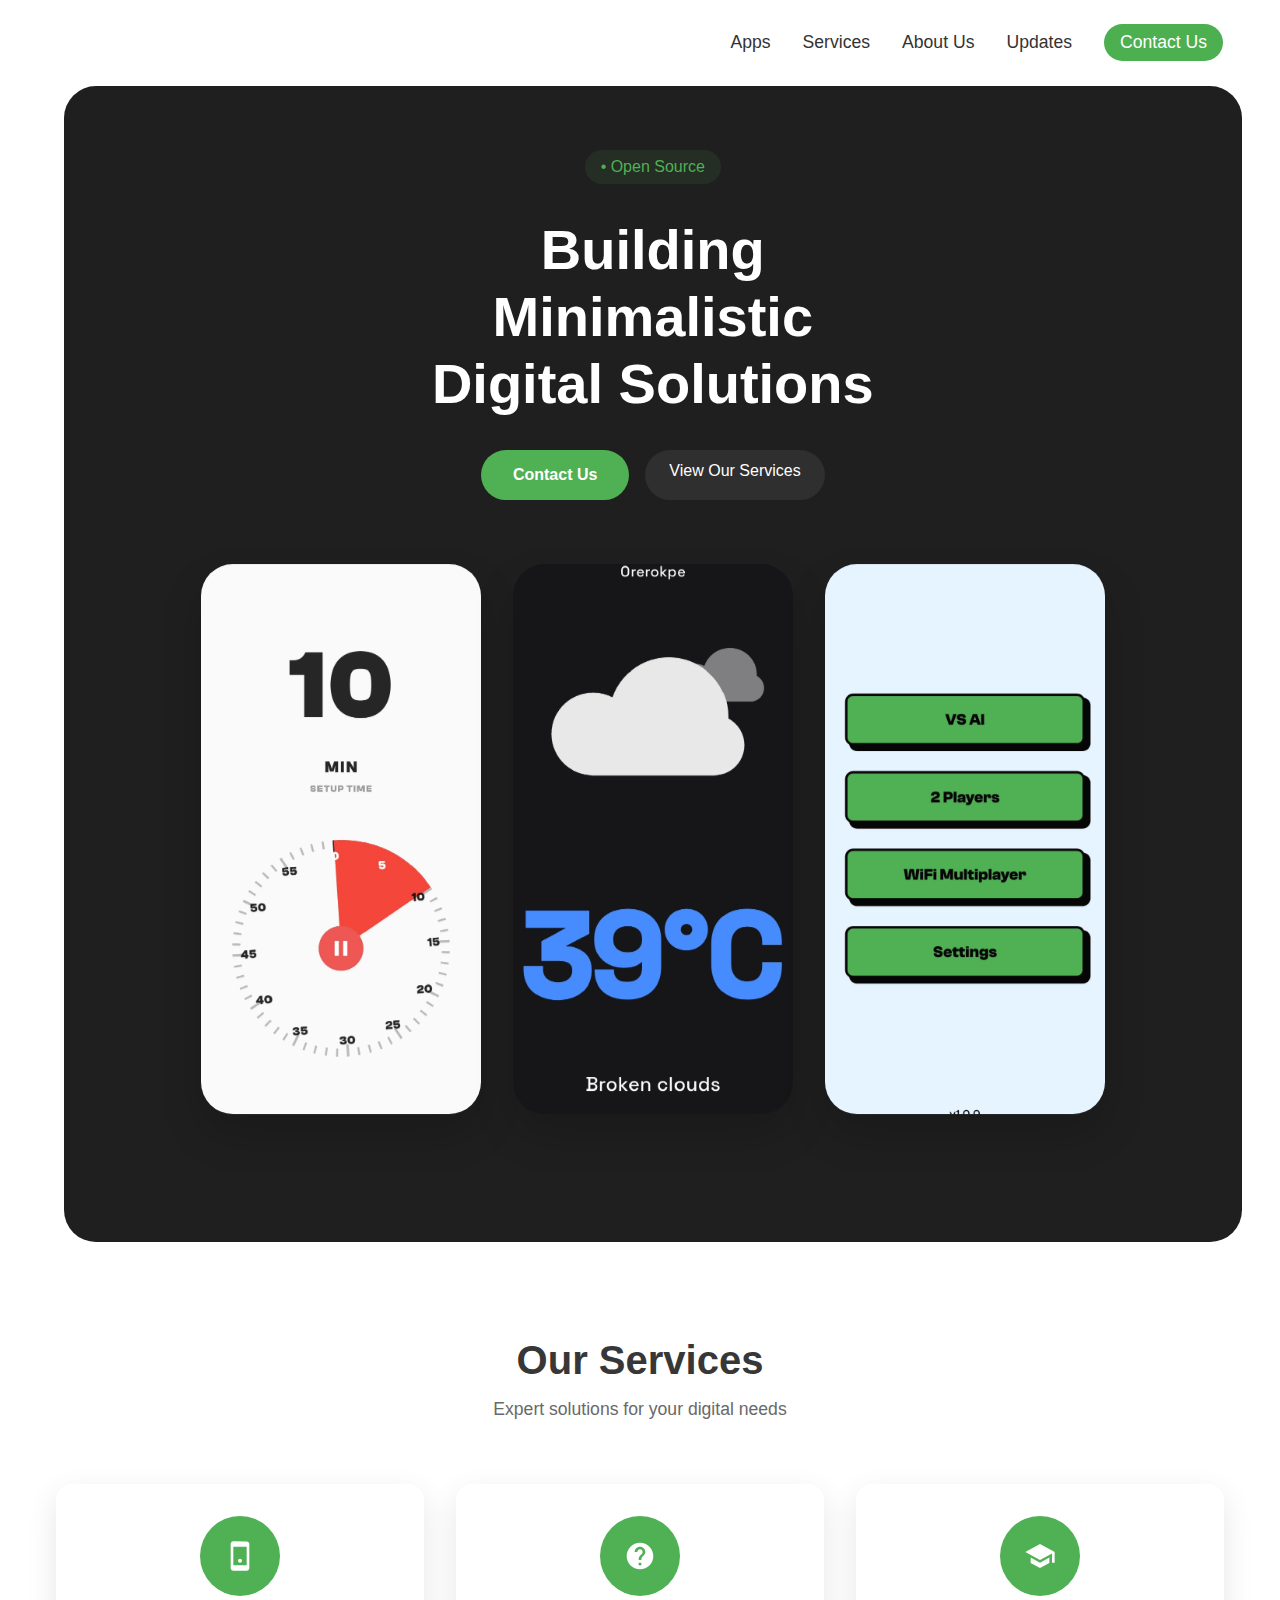
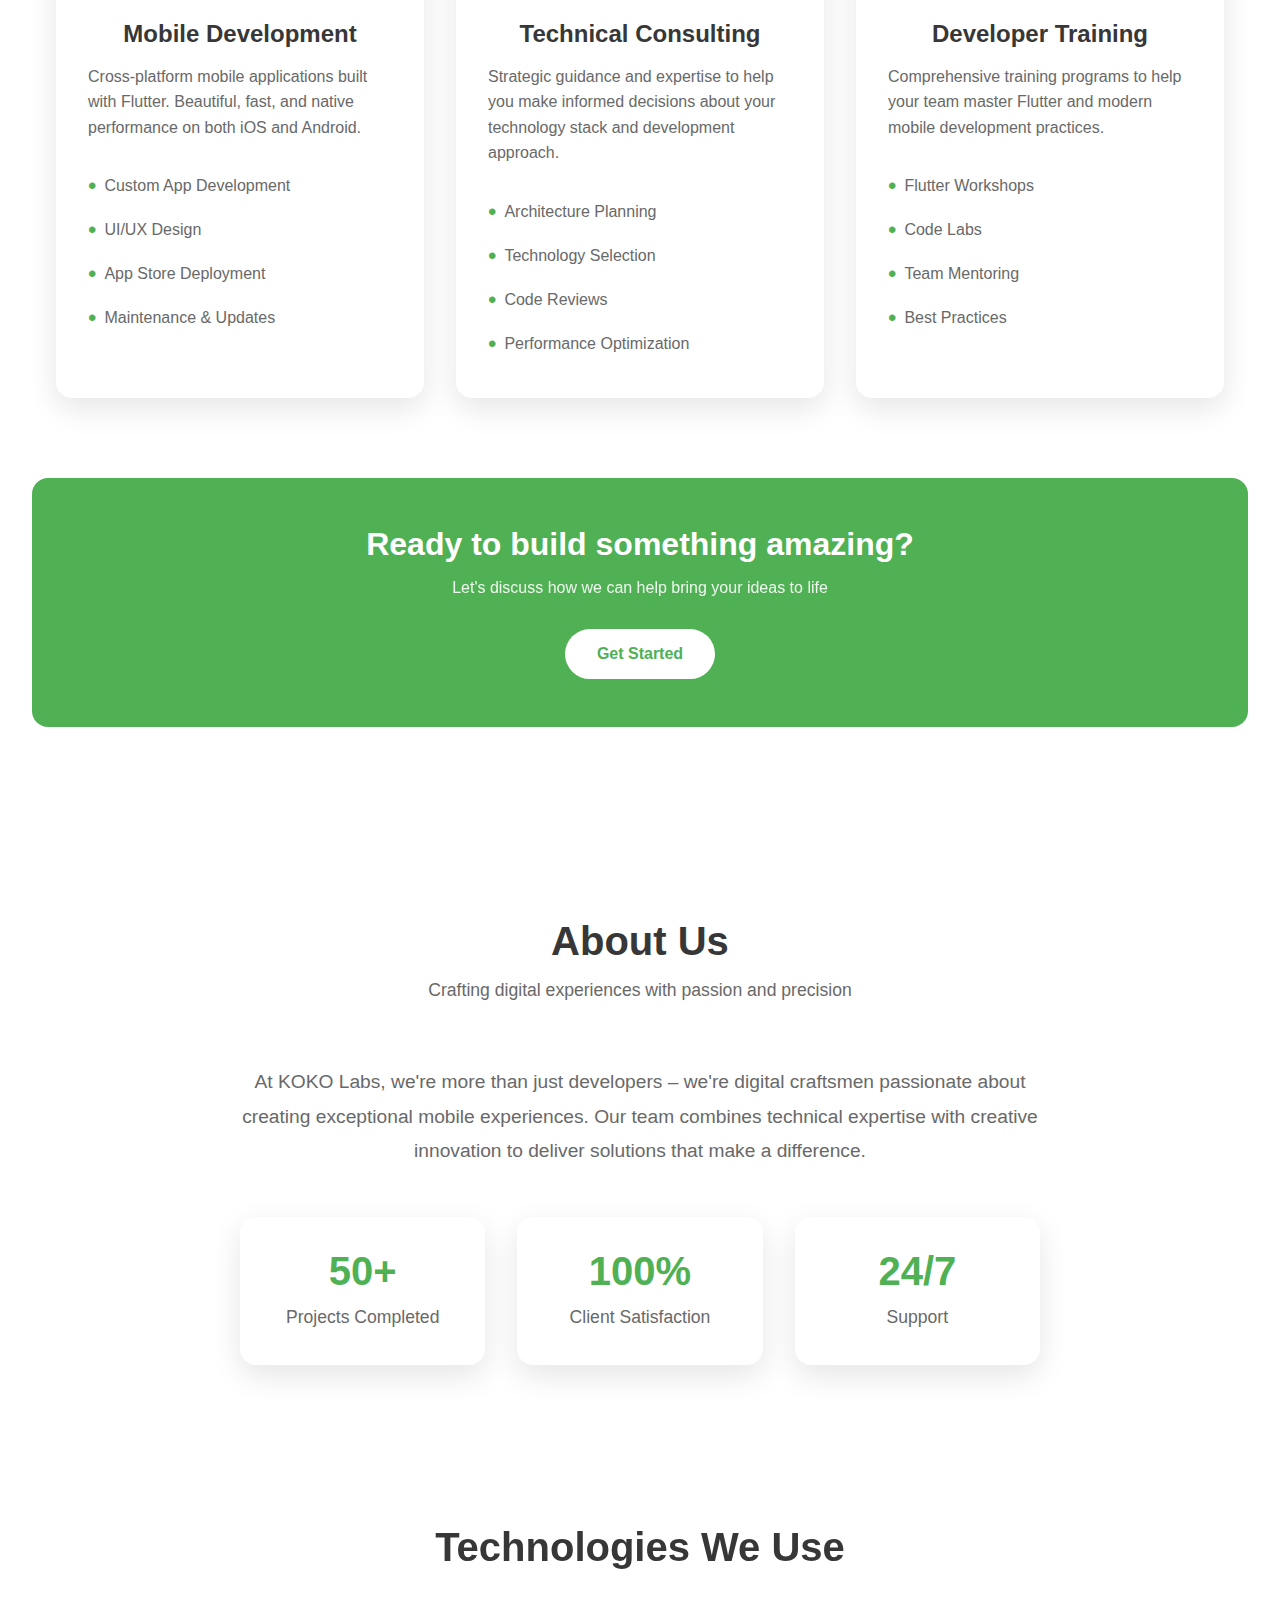
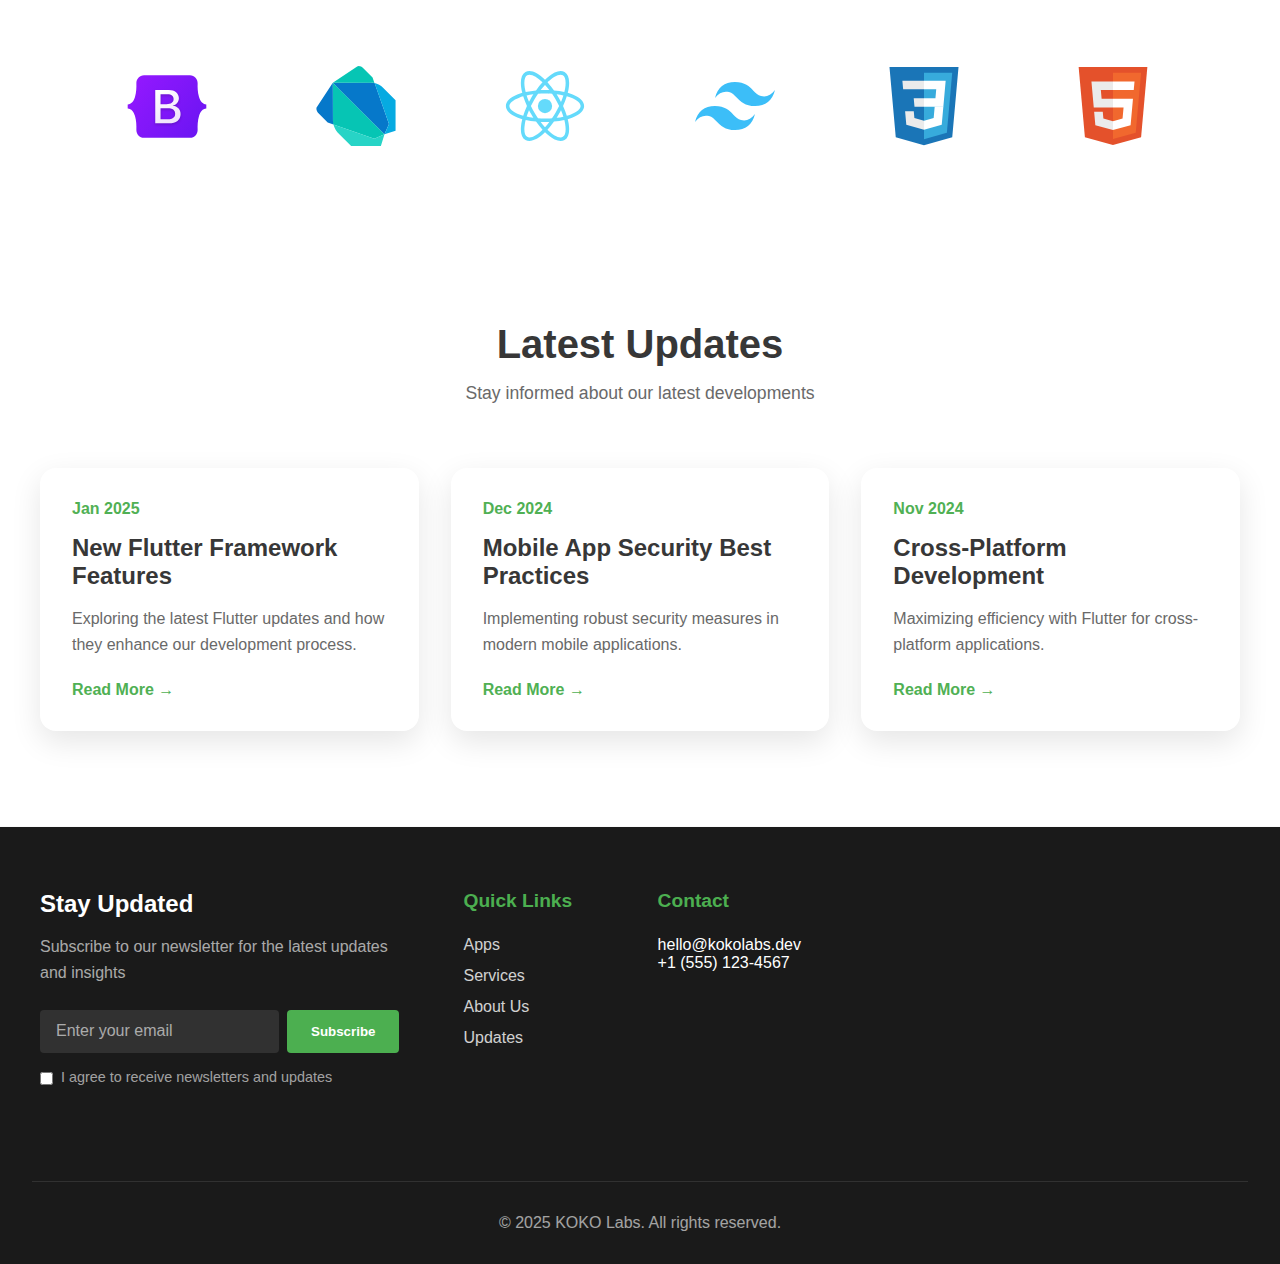
==== commit 8704938a: "new file:   apps.html 	modified:   index.html 	modified:   styles.css" ====
--- a/index.html
+++ b/index.html
@@ -14,7 +14,7 @@
         </div>
         <div class="mobile-menu">☰</div>
         <div class="nav-links">
-            <a href="#Apps">Apps</a>
+            <a href="apps.html">Apps</a>
             <a href="#Services">Services</a>
             <a href="#About Us">About Us</a>
             <a href="#Updates">Updates</a>
--- a/styles.css
+++ b/styles.css
@@ -1086,3 +1086,225 @@
         margin-top: 1rem;
     }
 }
+
+/* Apps Section Styles */
+.apps {
+    padding: 6rem 2rem;
+    background: var(--background-color);
+}
+
+/* Apps Grid Layout */
+.apps-grid {
+    display: grid;
+    grid-template-columns: repeat(auto-fit, minmax(350px, 1fr));
+    gap: 2rem;
+    max-width: 1200px;
+    margin: 0 auto;
+    padding: 0 1rem;
+}
+
+/* App Card Styles */
+.app-card {
+    background: var(--secondary-bg);
+    border-radius: 1.5rem;
+    overflow: hidden;
+    transition: transform 0.3s ease, box-shadow 0.3s ease;
+    position: relative;
+}
+
+.app-card:hover {
+    transform: translateY(-10px);
+    box-shadow: 0 20px 40px rgba(0,0,0,0.2);
+}
+
+/* App Preview Section */
+.app-preview {
+    position: relative;
+    overflow: hidden;
+    aspect-ratio: 9/16;
+}
+
+.app-preview img {
+    width: 100%;
+    height: 100%;
+    object-fit: cover;
+    transition: transform 0.3s ease;
+}
+
+.app-card:hover .app-preview img {
+    transform: scale(1.05);
+}
+
+.app-badge {
+    position: absolute;
+    top: 1rem;
+    right: 1rem;
+    background: var(--primary-color);
+    color: white;
+    padding: 0.5rem 1rem;
+    border-radius: 2rem;
+    font-size: 0.9rem;
+    font-weight: 500;
+}
+
+/* App Info Section */
+.app-info {
+    padding: 2rem;
+}
+
+.app-info h3 {
+    font-size: 1.8rem;
+    color: var(--text-color);
+    margin-bottom: 1rem;
+}
+
+.app-info p {
+    color: rgba(255, 255, 255, 0.8);
+    margin-bottom: 1.5rem;
+    line-height: 1.6;
+}
+
+/* App Metadata */
+.app-meta {
+    display: flex;
+    gap: 1rem;
+    margin-bottom: 1.5rem;
+}
+
+.app-meta span {
+    color: var(--primary-color);
+    font-size: 0.9rem;
+    font-weight: 500;
+}
+
+/* App Features */
+.app-features {
+    display: flex;
+    flex-wrap: wrap;
+    gap: 0.5rem;
+    margin-bottom: 2rem;
+}
+
+.app-features span {
+    background: rgba(76, 175, 80, 0.1);
+    color: var(--primary-color);
+    padding: 0.5rem 1rem;
+    border-radius: 2rem;
+    font-size: 0.9rem;
+}
+
+/* App Action Buttons */
+.app-actions {
+    display: flex;
+    gap: 1rem;
+}
+
+.download-btn, .source-btn {
+    flex: 1;
+    display: inline-flex;
+    align-items: center;
+    justify-content: center;
+    gap: 0.5rem;
+    padding: 1rem;
+    border-radius: 2rem;
+    font-weight: 500;
+    text-decoration: none;
+    transition: all 0.3s ease;
+}
+
+.download-btn {
+    background: var(--primary-color);
+    color: white;
+}
+
+.source-btn {
+    background: rgba(255, 255, 255, 0.1);
+    color: white;
+}
+
+.download-btn:hover, .source-btn:hover {
+    transform: translateY(-2px);
+    box-shadow: 0 10px 20px rgba(0,0,0,0.1);
+}
+
+.download-btn:hover {
+    background: white;
+    color: var(--primary-color);
+}
+
+.source-btn:hover {
+    background: rgba(255, 255, 255, 0.2);
+}
+
+/* Responsive Design for Apps Section */
+@media (max-width: 768px) {
+    .apps {
+        padding: 4rem 1rem;
+    }
+
+    .apps-grid {
+        grid-template-columns: 1fr;
+    }
+
+    .app-info {
+        padding: 1.5rem;
+    }
+
+    .app-actions {
+        flex-direction: column;
+    }
+}
+
+@media (max-width: 480px) {
+    .app-preview {
+        aspect-ratio: 16/9;
+    }
+
+    .app-info h3 {
+        font-size: 1.5rem;
+    }
+}
+
+/* Apps Page Hero Section */
+.apps-hero {
+    background: linear-gradient(135deg, var(--primary-color), var(--secondary-color));
+    min-height: 40vh;
+    display: flex;
+    align-items: center;
+    justify-content: center;
+    text-align: center;
+    padding: 6rem 2rem;
+    margin-bottom: 2rem;
+}
+
+.apps-hero .hero-content {
+    max-width: 800px;
+}
+
+.apps-hero h1 {
+    font-size: 4rem;
+    color: white;
+    margin-bottom: 1rem;
+    font-weight: 900;
+}
+
+.apps-hero p {
+    font-size: 1.5rem;
+    color: rgba(255, 255, 255, 0.9);
+    line-height: 1.6;
+}
+
+@media (max-width: 768px) {
+    .apps-hero {
+        min-height: 30vh;
+        padding: 4rem 1rem;
+    }
+
+    .apps-hero h1 {
+        font-size: 3rem;
+    }
+
+    .apps-hero p {
+        font-size: 1.2rem;
+    }
+}
